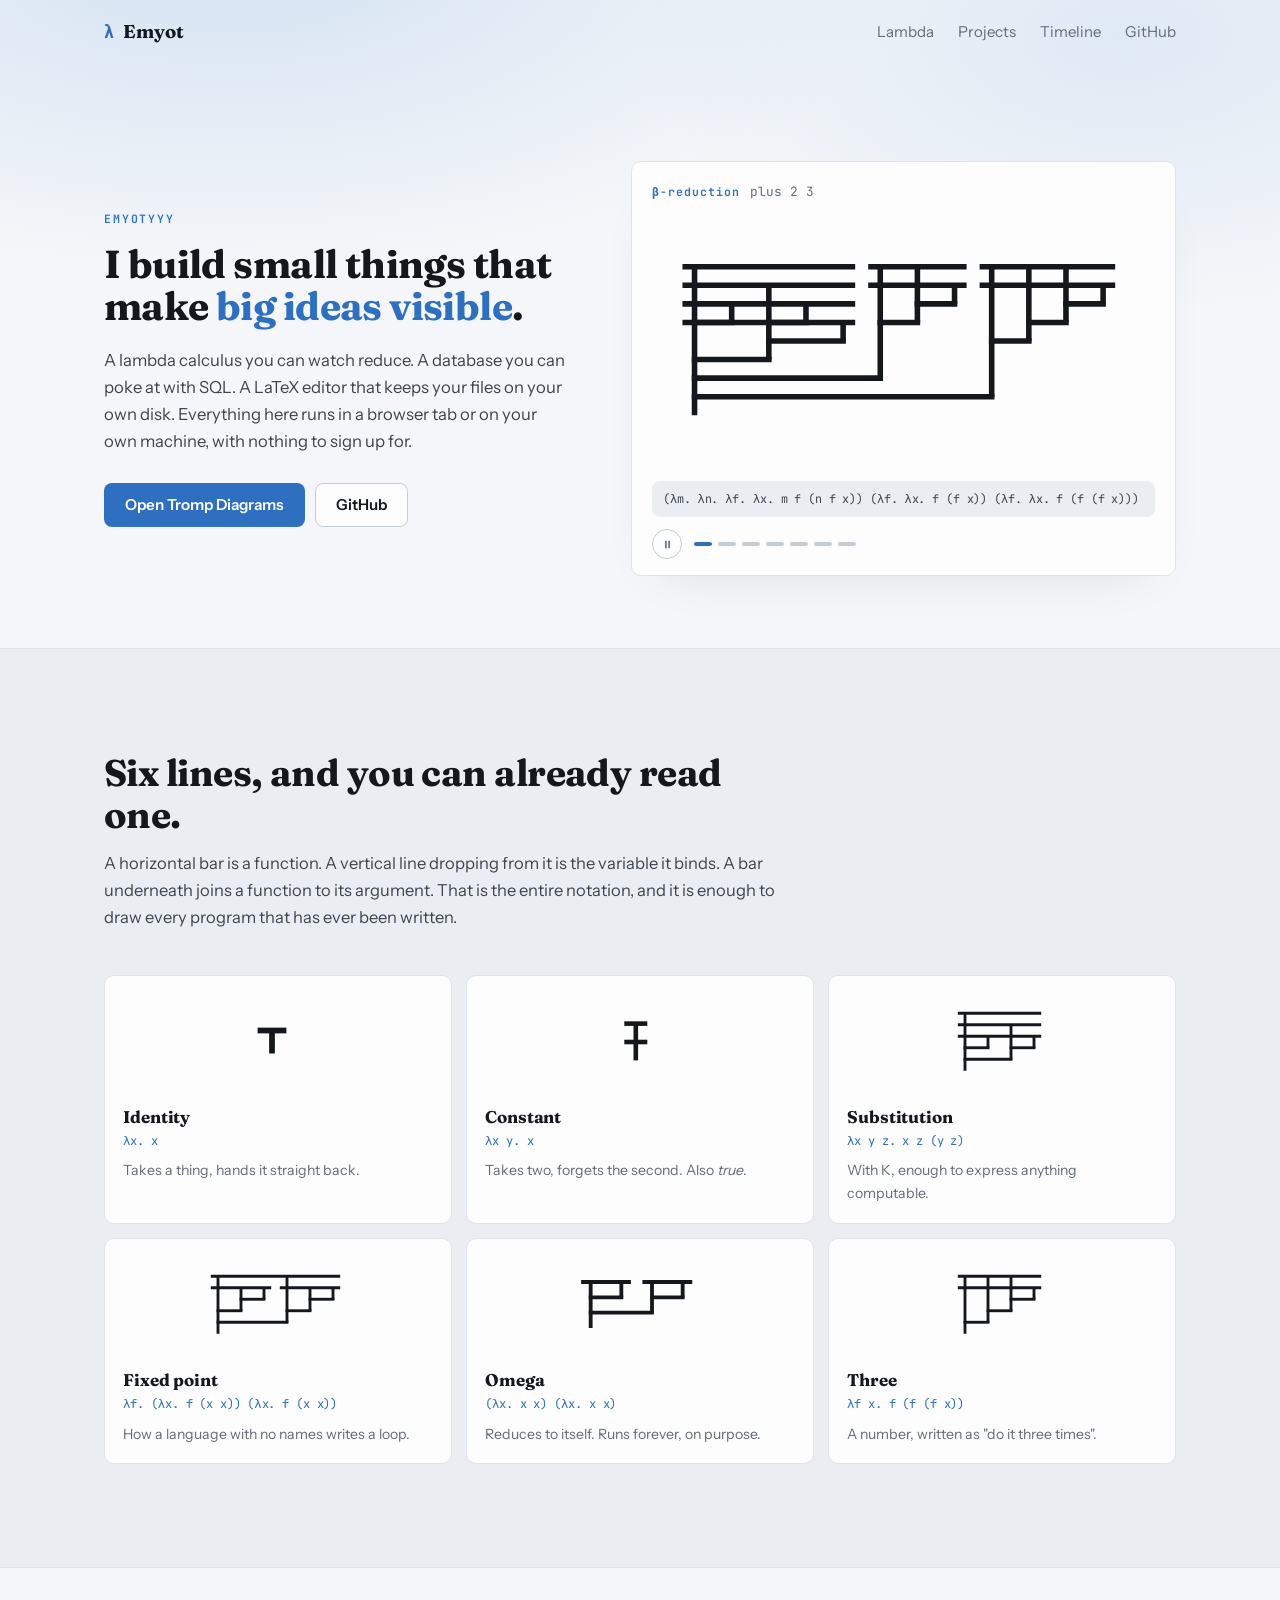
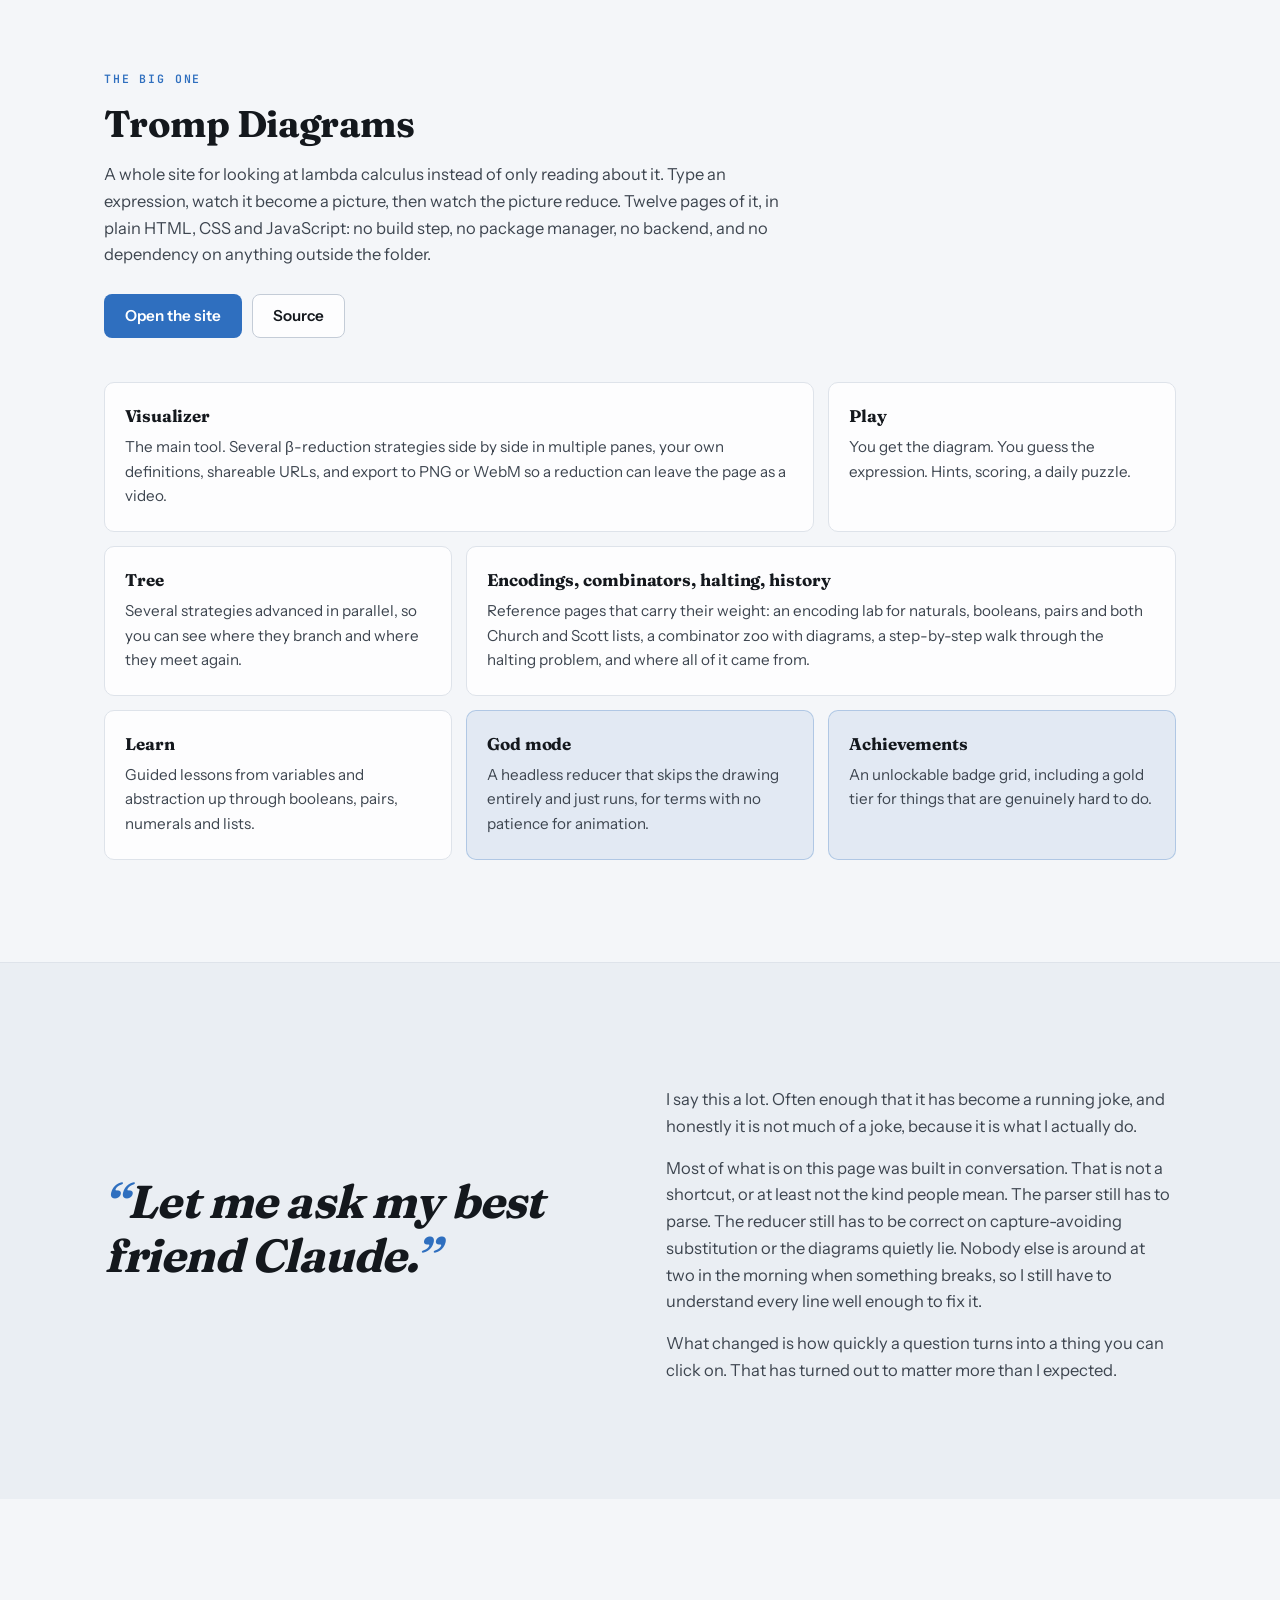
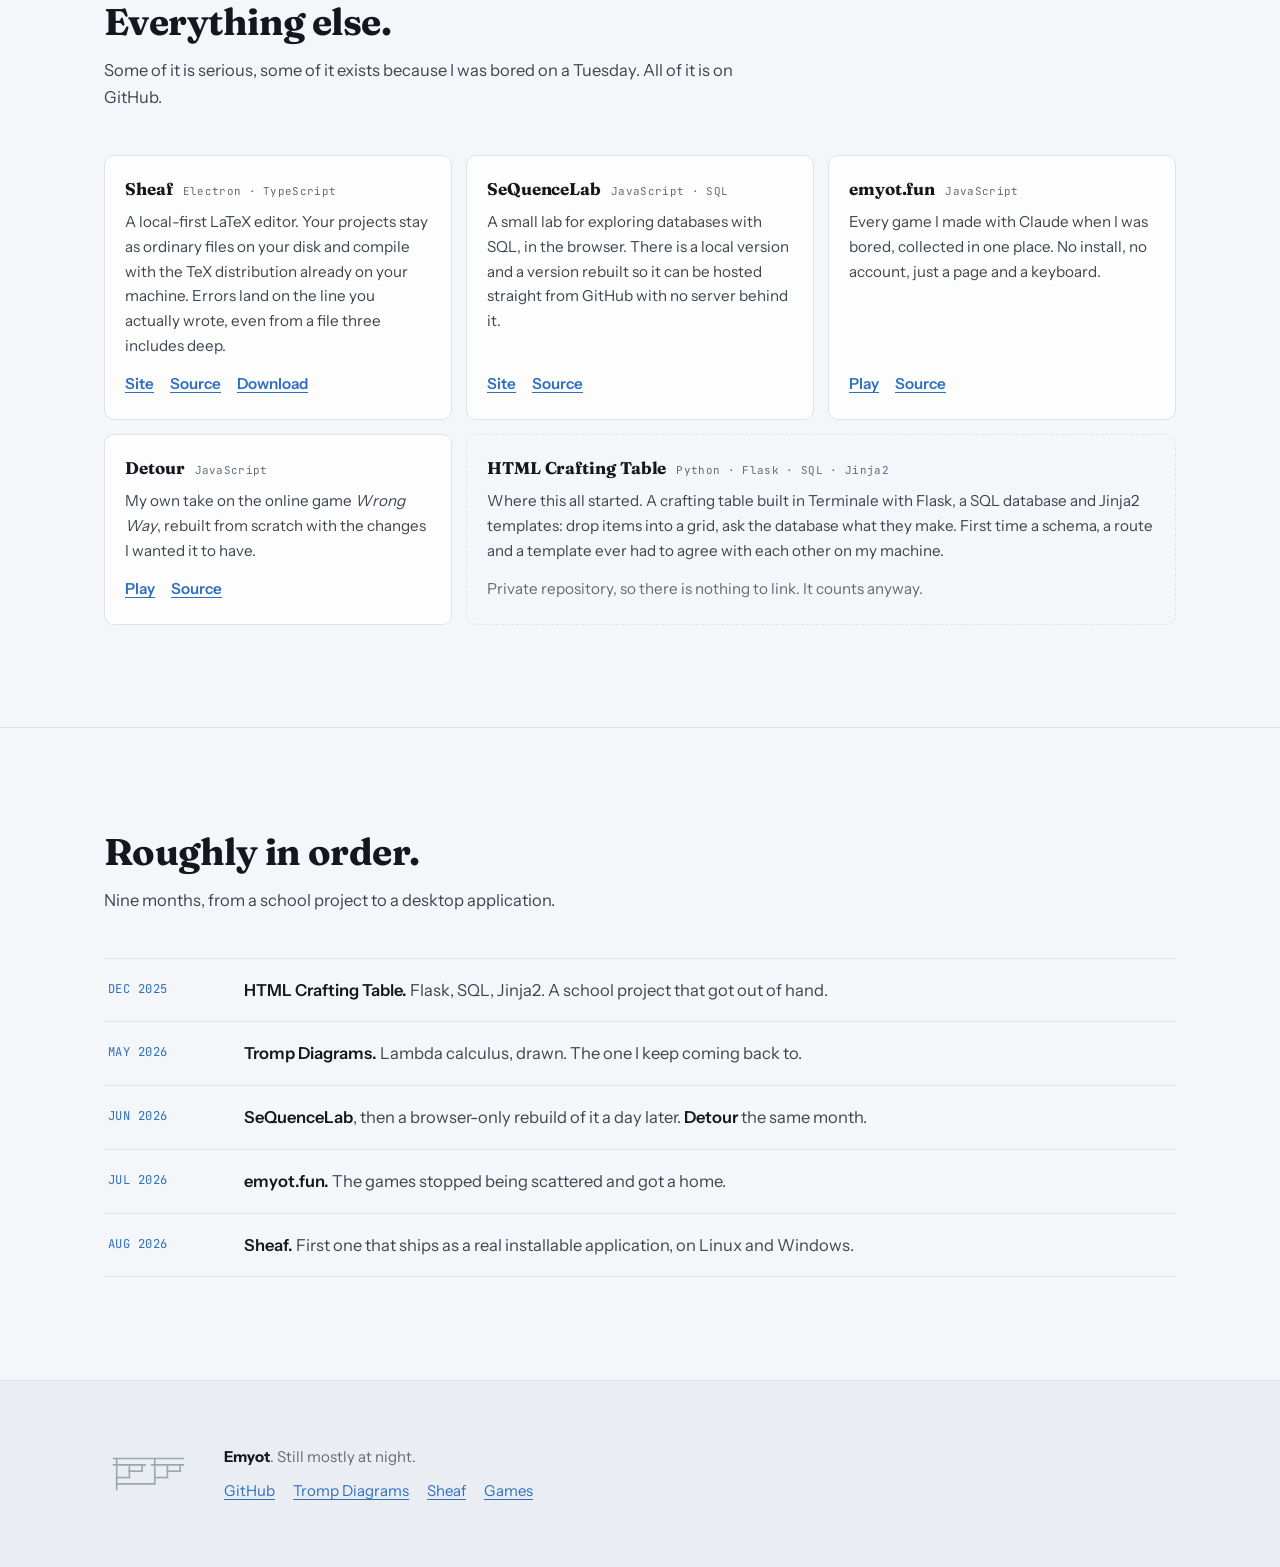
==== index.html @ 557a7c92 "Initial Commit" ====
<!doctype html>
<html lang="en">
  <head>
    <meta charset="utf-8" />
    <meta name="viewport" content="width=device-width, initial-scale=1" />
    <title>Emyot</title>
    <meta
      name="description"
      content="I build small tools that make abstract things visible: a lambda calculus visualiser, a SQL playground, a LaTeX editor, and a pile of browser games."
    />
    <meta name="color-scheme" content="light dark" />
    <link rel="icon" href="data:image/svg+xml,%3Csvg xmlns='http://www.w3.org/2000/svg' viewBox='0 0 16 16'%3E%3Ctext y='13' font-size='14'%3E%CE%BB%3C/text%3E%3C/svg%3E" />

    <link rel="preload" href="fonts/fraunces-latin-wght-normal.woff2" as="font" type="font/woff2" crossorigin />
    <link rel="preload" href="fonts/instrument-sans-latin-wght-normal.woff2" as="font" type="font/woff2" crossorigin />
    <link rel="stylesheet" href="styles.css" />

    <script>
      // Reveals are opt-in from script, so the page is fully readable with no
      // JavaScript at all rather than being a column of invisible sections.
      document.documentElement.classList.add('js-reveal')
    </script>
  </head>

  <body>
    <a class="skip" href="#main">Skip to content</a>

    <header class="nav" id="nav">
      <div class="wrap nav__inner">
        <a class="nav__brand" href="#top">
          <span class="nav__lambda" aria-hidden="true">&#955;</span>
          <span>Emyot</span>
        </a>
        <nav class="nav__links">
          <a href="#tromp">Lambda</a>
          <a href="#projects">Projects</a>
          <a href="#timeline">Timeline</a>
          <a href="https://github.com/EmyoTyyy" rel="noopener">GitHub</a>
        </nav>
      </div>
    </header>

    <main id="main">
      <!-- ─────────────────────────────────────────────── hero ── -->
      <section class="hero" id="top">
        <div class="wrap">
          <div class="hero__text">
            <p class="eyebrow">EmyoTyyy</p>
            <h1>I build small things that make <span class="hl">big ideas visible</span>.</h1>
            <p class="lede">
              A lambda calculus you can watch reduce. A database you can poke at with SQL. A LaTeX
              editor that keeps your files on your own disk. Everything here runs in a browser tab
              or on your own machine, with nothing to sign up for.
            </p>
            <div class="hero__actions">
              <a class="button button--primary" href="https://emyotyyy.github.io/tromp_diagrams/" rel="noopener">
                Open Tromp Diagrams
              </a>
              <a class="button button--ghost" href="https://github.com/EmyoTyyy" rel="noopener">
                GitHub
              </a>
            </div>
          </div>

          <!-- The centrepiece: a real reduction, drawn by the real layout code. -->
          <figure class="stage" id="stage">
            <figcaption class="stage__head">
              <span class="stage__label">&#946;-reduction</span>
              <span class="stage__title">plus 2 3</span>
            </figcaption>

            <div class="stage__frame">
              <svg class="stage__svg" id="reduction" aria-hidden="true" focusable="false"></svg>
              <noscript>
                <p class="stage__fallback">
                  The diagram animates with JavaScript on. The whole of Tromp Diagrams works the
                  same way: no build step, no backend, just a page.
                </p>
              </noscript>
            </div>

            <p class="stage__term mono" id="term">&#955;m n f x. m f (n f x)</p>

            <div class="stage__controls">
              <button class="stage__play" id="play" type="button" aria-label="Pause the reduction">
                <svg viewBox="0 0 16 16" aria-hidden="true"><path d="M5 3.5h2v9H5z M9 3.5h2v9H9z" /></svg>
              </button>
              <ol class="stage__steps" id="steps"></ol>
            </div>
          </figure>
        </div>
      </section>

      <!-- ────────────────────────────────────────── vocabulary ── -->
      <section class="section vocab" id="vocab">
        <div class="wrap">
          <div class="section__head" data-reveal>
            <h2>Six lines, and you can already read one.</h2>
            <p>
              A horizontal bar is a function. A vertical line dropping from it is the variable it
              binds. A bar underneath joins a function to its argument. That is the entire notation,
              and it is enough to draw every program that has ever been written.
            </p>
          </div>

          <ul class="vocab__grid">
            <li class="vocab__item" data-reveal style="--i: 0">
              <div class="vocab__art"><svg viewBox="0 0 72 64" fill="none" stroke="currentColor" stroke-width="4" aria-hidden="true" focusable="false"><line x1="24" y1="24" x2="40" y2="24" stroke-linecap="square"/><line x1="32" y1="24" x2="32" y2="40" stroke-linecap="butt"/></svg></div>
              <h3>Identity</h3>
              <p class="mono">&#955;x. x</p>
              <p class="vocab__note">Takes a thing, hands it straight back.</p>
            </li>
            <li class="vocab__item" data-reveal style="--i: 1">
              <div class="vocab__art"><svg viewBox="0 0 72 80" fill="none" stroke="currentColor" stroke-width="4" aria-hidden="true" focusable="false"><line x1="24" y1="24" x2="40" y2="24" stroke-linecap="square"/><line x1="24" y1="40" x2="40" y2="40" stroke-linecap="square"/><line x1="32" y1="24" x2="32" y2="56" stroke-linecap="butt"/></svg></div>
              <h3>Constant</h3>
              <p class="mono">&#955;x y. x</p>
              <p class="vocab__note">Takes two, forgets the second. Also <em>true</em>.</p>
            </li>
            <li class="vocab__item" data-reveal style="--i: 2">
              <div class="vocab__art"><svg viewBox="0 0 168 128" fill="none" stroke="currentColor" stroke-width="4" aria-hidden="true" focusable="false"><line x1="24" y1="24" x2="136" y2="24" stroke-linecap="square"/><line x1="24" y1="40" x2="136" y2="40" stroke-linecap="square"/><line x1="24" y1="56" x2="136" y2="56" stroke-linecap="square"/><line x1="32" y1="88" x2="96" y2="88" stroke-linecap="square"/><line x1="32" y1="72" x2="64" y2="72" stroke-linecap="square"/><line x1="96" y1="72" x2="128" y2="72" stroke-linecap="square"/><line x1="32" y1="24" x2="32" y2="104" stroke-linecap="butt"/><line x1="64" y1="56" x2="64" y2="72" stroke-linecap="butt"/><line x1="96" y1="40" x2="96" y2="88" stroke-linecap="butt"/><line x1="128" y1="56" x2="128" y2="72" stroke-linecap="butt"/></svg></div>
              <h3>Substitution</h3>
              <p class="mono">&#955;x y z. x z (y z)</p>
              <p class="vocab__note">With K, enough to express anything computable.</p>
            </li>
            <li class="vocab__item" data-reveal style="--i: 3">
              <div class="vocab__art"><svg viewBox="0 0 232 128" fill="none" stroke="currentColor" stroke-width="4" aria-hidden="true" focusable="false"><line x1="24" y1="24" x2="200" y2="24" stroke-linecap="square"/><line x1="32" y1="88" x2="128" y2="88" stroke-linecap="square"/><line x1="24" y1="40" x2="104" y2="40" stroke-linecap="square"/><line x1="32" y1="72" x2="64" y2="72" stroke-linecap="square"/><line x1="64" y1="56" x2="96" y2="56" stroke-linecap="square"/><line x1="120" y1="40" x2="200" y2="40" stroke-linecap="square"/><line x1="128" y1="72" x2="160" y2="72" stroke-linecap="square"/><line x1="160" y1="56" x2="192" y2="56" stroke-linecap="square"/><line x1="32" y1="24" x2="32" y2="104" stroke-linecap="butt"/><line x1="64" y1="40" x2="64" y2="72" stroke-linecap="butt"/><line x1="96" y1="40" x2="96" y2="56" stroke-linecap="butt"/><line x1="128" y1="24" x2="128" y2="88" stroke-linecap="butt"/><line x1="160" y1="40" x2="160" y2="72" stroke-linecap="butt"/><line x1="192" y1="40" x2="192" y2="56" stroke-linecap="butt"/></svg></div>
              <h3>Fixed point</h3>
              <p class="mono">&#955;f. (&#955;x. f (x x)) (&#955;x. f (x x))</p>
              <p class="vocab__note">How a language with no names writes a loop.</p>
            </li>
            <li class="vocab__item" data-reveal style="--i: 4">
              <div class="vocab__art"><svg viewBox="0 0 168 96" fill="none" stroke="currentColor" stroke-width="4" aria-hidden="true" focusable="false"><line x1="32" y1="56" x2="96" y2="56" stroke-linecap="square"/><line x1="24" y1="24" x2="72" y2="24" stroke-linecap="square"/><line x1="32" y1="40" x2="64" y2="40" stroke-linecap="square"/><line x1="88" y1="24" x2="136" y2="24" stroke-linecap="square"/><line x1="96" y1="40" x2="128" y2="40" stroke-linecap="square"/><line x1="32" y1="24" x2="32" y2="72" stroke-linecap="butt"/><line x1="64" y1="24" x2="64" y2="40" stroke-linecap="butt"/><line x1="96" y1="24" x2="96" y2="56" stroke-linecap="butt"/><line x1="128" y1="24" x2="128" y2="40" stroke-linecap="butt"/></svg></div>
              <h3>Omega</h3>
              <p class="mono">(&#955;x. x x) (&#955;x. x x)</p>
              <p class="vocab__note">Reduces to itself. Runs forever, on purpose.</p>
            </li>
            <li class="vocab__item" data-reveal style="--i: 5">
              <div class="vocab__art"><svg viewBox="0 0 168 128" fill="none" stroke="currentColor" stroke-width="4" aria-hidden="true" focusable="false"><line x1="24" y1="24" x2="136" y2="24" stroke-linecap="square"/><line x1="24" y1="40" x2="136" y2="40" stroke-linecap="square"/><line x1="32" y1="88" x2="64" y2="88" stroke-linecap="square"/><line x1="64" y1="72" x2="96" y2="72" stroke-linecap="square"/><line x1="96" y1="56" x2="128" y2="56" stroke-linecap="square"/><line x1="32" y1="24" x2="32" y2="104" stroke-linecap="butt"/><line x1="64" y1="24" x2="64" y2="88" stroke-linecap="butt"/><line x1="96" y1="24" x2="96" y2="72" stroke-linecap="butt"/><line x1="128" y1="40" x2="128" y2="56" stroke-linecap="butt"/></svg></div>
              <h3>Three</h3>
              <p class="mono">&#955;f x. f (f (f x))</p>
              <p class="vocab__note">A number, written as "do it three times".</p>
            </li>
          </ul>
        </div>
      </section>

      <!-- ─────────────────────────────────────────── the big one ── -->
      <section class="section feature" id="tromp">
        <div class="wrap">
          <div class="feature__head" data-reveal>
            <p class="eyebrow">The big one</p>
            <h2>Tromp Diagrams</h2>
            <p class="feature__lede">
              A whole site for looking at lambda calculus instead of only reading about it. Type an
              expression, watch it become a picture, then watch the picture reduce. Twelve pages of
              it, in plain HTML, CSS and JavaScript: no build step, no package manager, no backend,
              and no dependency on anything outside the folder.
            </p>
            <div class="feature__actions">
              <a class="button button--primary" href="https://emyotyyy.github.io/tromp_diagrams/" rel="noopener">
                Open the site
              </a>
              <a class="button button--ghost" href="https://github.com/EmyoTyyy/tromp_diagrams" rel="noopener">
                Source
              </a>
            </div>
          </div>

          <div class="feature__grid">
            <article class="tile tile--wide" data-reveal style="--i: 0">
              <h3>Visualizer</h3>
              <p>
                The main tool. Several &#946;-reduction strategies side by side in multiple panes,
                your own definitions, shareable URLs, and export to PNG or WebM so a reduction can
                leave the page as a video.
              </p>
            </article>
            <article class="tile" data-reveal style="--i: 1">
              <h3>Play</h3>
              <p>You get the diagram. You guess the expression. Hints, scoring, a daily puzzle.</p>
            </article>
            <article class="tile" data-reveal style="--i: 2">
              <h3>Tree</h3>
              <p>
                Several strategies advanced in parallel, so you can see where they branch and where
                they meet again.
              </p>
            </article>
            <article class="tile tile--wide" data-reveal style="--i: 3">
              <h3>Encodings, combinators, halting, history</h3>
              <p>
                Reference pages that carry their weight: an encoding lab for naturals, booleans,
                pairs and both Church and Scott lists, a combinator zoo with diagrams, a
                step-by-step walk through the halting problem, and where all of it came from.
              </p>
            </article>
            <article class="tile" data-reveal style="--i: 4">
              <h3>Learn</h3>
              <p>
                Guided lessons from variables and abstraction up through booleans, pairs, numerals
                and lists.
              </p>
            </article>
            <article class="tile tile--tinted" data-reveal style="--i: 5">
              <h3>God mode</h3>
              <p>
                A headless reducer that skips the drawing entirely and just runs, for terms with no
                patience for animation.
              </p>
            </article>
            <article class="tile tile--tinted" data-reveal style="--i: 6">
              <h3>Achievements</h3>
              <p>
                An unlockable badge grid, including a gold tier for things that are genuinely hard
                to do.
              </p>
            </article>
          </div>
        </div>
      </section>

      <!-- ───────────────────────────────────────────── the quote ── -->
      <section class="quote" data-reveal>
        <div class="wrap">
          <blockquote>
            <p>Let me ask my best friend Claude.</p>
          </blockquote>
          <div class="quote__body">
            <p>
              I say this a lot. Often enough that it has become a running joke, and honestly it is
              not much of a joke, because it is what I actually do.
            </p>
            <p>
              Most of what is on this page was built in conversation. That is not a shortcut, or at
              least not the kind people mean. The parser still has to parse. The reducer still has
              to be correct on capture-avoiding substitution or the diagrams quietly lie. Nobody
              else is around at two in the morning when something breaks, so I still have to
              understand every line well enough to fix it.
            </p>
            <p>
              What changed is how quickly a question turns into a thing you can click on. That has
              turned out to matter more than I expected.
            </p>
          </div>
        </div>
      </section>

      <!-- ────────────────────────────────────────────── projects ── -->
      <section class="section" id="projects">
        <div class="wrap">
          <div class="section__head" data-reveal>
            <h2>Everything else.</h2>
            <p>
              Some of it is serious, some of it exists because I was bored on a Tuesday. All of it
              is on GitHub.
            </p>
          </div>

          <div class="projects">
            <article class="project" data-reveal style="--i: 0">
              <header>
                <h3>Sheaf</h3>
                <span class="tag">Electron &middot; TypeScript</span>
              </header>
              <p>
                A local-first LaTeX editor. Your projects stay as ordinary files on your disk and
                compile with the TeX distribution already on your machine. Errors land on the line
                you actually wrote, even from a file three includes deep.
              </p>
              <p class="project__links">
                <a href="https://emyotyyy.github.io/sheaf/" rel="noopener">Site</a>
                <a href="https://github.com/EmyoTyyy/sheaf" rel="noopener">Source</a>
                <a href="https://github.com/EmyoTyyy/sheaf/releases/latest" rel="noopener">Download</a>
              </p>
            </article>

            <article class="project" data-reveal style="--i: 1">
              <header>
                <h3>SeQuenceLab</h3>
                <span class="tag">JavaScript &middot; SQL</span>
              </header>
              <p>
                A small lab for exploring databases with SQL, in the browser. There is a local
                version and a version rebuilt so it can be hosted straight from GitHub with no
                server behind it.
              </p>
              <p class="project__links">
                <a href="https://emyotyyy.github.io/sequencelab-js/" rel="noopener">Site</a>
                <a href="https://github.com/EmyoTyyy/sequencelab-js" rel="noopener">Source</a>
              </p>
            </article>

            <article class="project" data-reveal style="--i: 2">
              <header>
                <h3>emyot.fun</h3>
                <span class="tag">JavaScript</span>
              </header>
              <p>
                Every game I made with Claude when I was bored, collected in one place. No install,
                no account, just a page and a keyboard.
              </p>
              <p class="project__links">
                <a href="https://emyotyyy.github.io/emyot.fun/" rel="noopener">Play</a>
                <a href="https://github.com/EmyoTyyy/emyot.fun" rel="noopener">Source</a>
              </p>
            </article>

            <article class="project" data-reveal style="--i: 3">
              <header>
                <h3>Detour</h3>
                <span class="tag">JavaScript</span>
              </header>
              <p>
                My own take on the online game <em>Wrong Way</em>, rebuilt from scratch with the
                changes I wanted it to have.
              </p>
              <p class="project__links">
                <a href="https://emyotyyy.github.io/detour/" rel="noopener">Play</a>
                <a href="https://github.com/EmyoTyyy/detour" rel="noopener">Source</a>
              </p>
            </article>

            <article class="project project--archive project--wide" data-reveal style="--i: 4">
              <header>
                <h3>HTML Crafting Table</h3>
                <span class="tag">Python &middot; Flask &middot; SQL &middot; Jinja2</span>
              </header>
              <p>
                Where this all started. A crafting table built in Terminale with Flask, a SQL
                database and Jinja2 templates: drop items into a grid, ask the database what they
                make. First time a schema, a route and a template ever had to agree with each other
                on my machine.
              </p>
              <p class="project__note">Private repository, so there is nothing to link. It counts anyway.</p>
            </article>
          </div>
        </div>
      </section>

      <!-- ────────────────────────────────────────────── timeline ── -->
      <section class="section timeline" id="timeline">
        <div class="wrap">
          <div class="section__head" data-reveal>
            <h2>Roughly in order.</h2>
            <p>Nine months, from a school project to a desktop application.</p>
          </div>

          <ol class="timeline__list">
            <li data-reveal style="--i: 0">
              <span class="timeline__when mono">Dec 2025</span>
              <span class="timeline__what"><strong>HTML Crafting Table.</strong> Flask, SQL, Jinja2. A school project that got out of hand.</span>
            </li>
            <li data-reveal style="--i: 1">
              <span class="timeline__when mono">May 2026</span>
              <span class="timeline__what"><strong>Tromp Diagrams.</strong> Lambda calculus, drawn. The one I keep coming back to.</span>
            </li>
            <li data-reveal style="--i: 2">
              <span class="timeline__when mono">Jun 2026</span>
              <span class="timeline__what"><strong>SeQuenceLab</strong>, then a browser-only rebuild of it a day later. <strong>Detour</strong> the same month.</span>
            </li>
            <li data-reveal style="--i: 3">
              <span class="timeline__when mono">Jul 2026</span>
              <span class="timeline__what"><strong>emyot.fun.</strong> The games stopped being scattered and got a home.</span>
            </li>
            <li data-reveal style="--i: 4">
              <span class="timeline__when mono">Aug 2026</span>
              <span class="timeline__what"><strong>Sheaf.</strong> First one that ships as a real installable application, on Linux and Windows.</span>
            </li>
          </ol>
        </div>
      </section>
    </main>

    <footer class="footer">
      <div class="wrap">
        <div class="footer__mark" aria-hidden="true"><svg viewBox="0 0 232 128" fill="none" stroke="currentColor" stroke-width="4" aria-hidden="true" focusable="false"><line x1="24" y1="24" x2="200" y2="24" stroke-linecap="square"/><line x1="32" y1="88" x2="128" y2="88" stroke-linecap="square"/><line x1="24" y1="40" x2="104" y2="40" stroke-linecap="square"/><line x1="32" y1="72" x2="64" y2="72" stroke-linecap="square"/><line x1="64" y1="56" x2="96" y2="56" stroke-linecap="square"/><line x1="120" y1="40" x2="200" y2="40" stroke-linecap="square"/><line x1="128" y1="72" x2="160" y2="72" stroke-linecap="square"/><line x1="160" y1="56" x2="192" y2="56" stroke-linecap="square"/><line x1="32" y1="24" x2="32" y2="104" stroke-linecap="butt"/><line x1="64" y1="40" x2="64" y2="72" stroke-linecap="butt"/><line x1="96" y1="40" x2="96" y2="56" stroke-linecap="butt"/><line x1="128" y1="24" x2="128" y2="88" stroke-linecap="butt"/><line x1="160" y1="40" x2="160" y2="72" stroke-linecap="butt"/><line x1="192" y1="40" x2="192" y2="56" stroke-linecap="butt"/></svg></div>
        <div class="footer__text">
          <p><strong>Emyot</strong>. Still mostly at night.</p>
          <nav>
            <a href="https://github.com/EmyoTyyy" rel="noopener">GitHub</a>
            <a href="https://emyotyyy.github.io/tromp_diagrams/" rel="noopener">Tromp Diagrams</a>
            <a href="https://emyotyyy.github.io/sheaf/" rel="noopener">Sheaf</a>
            <a href="https://emyotyyy.github.io/emyot.fun/" rel="noopener">Games</a>
          </nav>
        </div>
      </div>
    </footer>

    <script src="reduction.js"></script>
    <script src="site.js"></script>
  </body>
</html>
---- styles.css ----
/* ══════════════════════════════════════════════════════════════════════
   Emyot — personal page.
   Same typefaces and the same blue as the Sheaf site, so the two read as
   one person's work. The visual grammar is borrowed from the thing this
   page is mostly about: horizontal bars, vertical drops, right angles.
   ══════════════════════════════════════════════════════════════════════ */

@font-face {
  font-family: 'Fraunces';
  src: url('fonts/fraunces-latin-wght-normal.woff2') format('woff2-variations');
  font-weight: 100 900;
  font-display: swap;
}
@font-face {
  font-family: 'Instrument Sans';
  src: url('fonts/instrument-sans-latin-wght-normal.woff2') format('woff2-variations');
  font-weight: 100 900;
  font-display: swap;
}
@font-face {
  font-family: 'JetBrains Mono';
  src: url('fonts/jetbrains-mono-latin-wght-normal.woff2') format('woff2-variations');
  font-weight: 100 800;
  font-display: swap;
}

:root {
  --font: 'Instrument Sans', -apple-system, BlinkMacSystemFont, 'Segoe UI', sans-serif;
  --display: 'Fraunces', Georgia, 'Times New Roman', serif;
  --mono: 'JetBrains Mono', ui-monospace, 'DejaVu Sans Mono', Menlo, monospace;

  --page: #f4f6f9;
  --surface: #fdfdfe;
  --surface-sunken: #eaeef3;
  --border: #dee3ea;
  --border-strong: #c4ccd7;

  --text: #14181d;
  --text-body: #3d454f;
  --text-dim: #626b78;

  --accent: #2f6fbf;
  --accent-hover: #2a63ab;
  --accent-fg: #ffffff;
  --accent-bright: 82, 146, 217;
  --accent-wash: rgba(47, 111, 191, 0.09);

  --ink: #14181d; /* diagram stroke */
  --shade: rgba(20, 24, 30, 0.07);
  --shade-strong: rgba(20, 24, 30, 0.13);

  --radius-card: 10px;
  --radius-control: 8px;

  --wrap: 1120px;
  --gutter: 24px;
}

@media (prefers-color-scheme: dark) {
  :root:not([data-theme='light']) {
    --page: #0e1013;
    --surface: #161a1f;
    --surface-sunken: #101317;
    --border: #262c34;
    --border-strong: #39414c;

    --text: #eef1f5;
    --text-body: #b7c0cb;
    --text-dim: #8a95a3;

    --accent: #5292d9;
    --accent-hover: #6ba3e2;
    --accent-fg: #08111c;
    --accent-bright: 82, 146, 217;
    --accent-wash: rgba(82, 146, 217, 0.12);

    --ink: #e8ecf1;
    --shade: rgba(0, 0, 0, 0.4);
    --shade-strong: rgba(0, 0, 0, 0.55);
  }
}

:root[data-theme='dark'] {
  --page: #0e1013;
  --surface: #161a1f;
  --surface-sunken: #101317;
  --border: #262c34;
  --border-strong: #39414c;
  --text: #eef1f5;
  --text-body: #b7c0cb;
  --text-dim: #8a95a3;
  --accent: #5292d9;
  --accent-hover: #6ba3e2;
  --accent-fg: #08111c;
  --accent-wash: rgba(82, 146, 217, 0.12);
  --ink: #e8ecf1;
  --shade: rgba(0, 0, 0, 0.4);
  --shade-strong: rgba(0, 0, 0, 0.55);
}

*,
*::before,
*::after {
  box-sizing: border-box;
}

html {
  scroll-behavior: smooth;
}

body {
  margin: 0;
  background: var(--page);
  color: var(--text-body);
  font-family: var(--font);
  font-size: 16.5px;
  line-height: 1.62;
  -webkit-font-smoothing: antialiased;
  overflow-x: hidden;
}

/* The wash sits on the body so it runs behind the transparent header with
   no seam where the two would otherwise meet. */
body::before {
  content: '';
  position: absolute;
  inset: 0 0 auto 0;
  height: 900px;
  pointer-events: none;
  z-index: 0;
  background:
    radial-gradient(1100px 520px at 18% -6%, rgba(var(--accent-bright), 0.2), transparent 62%),
    radial-gradient(820px 460px at 88% 4%, rgba(var(--accent-bright), 0.13), transparent 60%);
}

h1,
h2,
h3 {
  font-family: var(--display);
  font-weight: 700;
  color: var(--text);
  letter-spacing: -0.015em;
  margin: 0;
}

h1 {
  font-size: clamp(2rem, 3.05vw, 2.7rem);
  line-height: 1.08;
}

h2 {
  font-size: clamp(1.7rem, 2.9vw, 2.4rem);
  line-height: 1.14;
}

h3 {
  font-size: 1.06rem;
  line-height: 1.3;
  letter-spacing: -0.005em;
}

p {
  margin: 0;
}

a {
  color: var(--accent);
  text-decoration-thickness: 1px;
  text-underline-offset: 3px;
}

a:hover {
  color: var(--accent-hover);
}

em {
  font-style: italic;
}

.mono {
  font-family: var(--mono);
  font-size: 0.86em;
  letter-spacing: -0.01em;
}

.wrap {
  width: 100%;
  max-width: var(--wrap);
  margin: 0 auto;
  padding: 0 var(--gutter);
  position: relative;
  z-index: 1;
}

/* Clipped rather than pushed off to the left, which would widen the page. */
.skip {
  position: absolute;
  width: 1px;
  height: 1px;
  overflow: hidden;
  clip-path: inset(50%);
  white-space: nowrap;
}

.skip:focus {
  left: 12px;
  top: 12px;
  z-index: 50;
  width: auto;
  height: auto;
  clip-path: none;
  padding: 8px 14px;
  border-radius: var(--radius-control);
  background: var(--accent);
  color: var(--accent-fg);
}

.eyebrow {
  font-family: var(--mono);
  font-size: 0.72rem;
  font-weight: 600;
  letter-spacing: 0.16em;
  text-transform: uppercase;
  color: var(--accent);
  margin-bottom: 14px;
}

/* ───────────────────────────────────────────────────────── header ── */

.nav {
  position: sticky;
  top: 0;
  z-index: 20;
  background: transparent;
  transition: background 180ms ease, border-color 180ms ease, backdrop-filter 180ms ease;
  border-bottom: 1px solid transparent;
}

.nav--stuck {
  background: color-mix(in srgb, var(--page) 82%, transparent);
  backdrop-filter: blur(12px) saturate(1.3);
  border-bottom-color: var(--border);
}

.nav__inner {
  display: flex;
  align-items: center;
  justify-content: space-between;
  gap: 20px;
  height: 64px;
}

.nav__brand {
  display: inline-flex;
  align-items: baseline;
  gap: 9px;
  font-family: var(--display);
  font-weight: 700;
  font-size: 1.16rem;
  color: var(--text);
  text-decoration: none;
}

.nav__lambda {
  font-family: var(--mono);
  font-size: 1.05rem;
  color: var(--accent);
}

.nav__links {
  display: flex;
  align-items: center;
  gap: 24px;
  font-size: 0.94rem;
}

.nav__links a {
  color: var(--text-dim);
  text-decoration: none;
}

.nav__links a:hover {
  color: var(--text);
}

/* ─────────────────────────────────────────────────────────── hero ── */

.hero {
  padding: clamp(48px, 8vw, 96px) 0 clamp(40px, 6vw, 72px);
}

.hero .wrap {
  display: grid;
  gap: clamp(36px, 5vw, 60px);
  align-items: center;
  grid-template-columns: minmax(0, 6fr) minmax(0, 7fr);
}

.hl {
  color: var(--accent);
}

.lede {
  margin-top: 20px;
  font-size: 1.04rem;
  color: var(--text-body);
  max-width: 46ch;
}

.hero__actions {
  display: flex;
  flex-wrap: wrap;
  gap: 10px;
  margin-top: 28px;
}

.button {
  display: inline-flex;
  align-items: center;
  justify-content: center;
  gap: 8px;
  height: 44px;
  padding: 0 20px;
  border-radius: var(--radius-control);
  border: 1px solid transparent;
  font-size: 0.95rem;
  font-weight: 600;
  text-decoration: none;
  white-space: nowrap;
  transition: transform 120ms ease, background 140ms ease, border-color 140ms ease;
}

.button:active {
  transform: translateY(1px);
}

.button--primary {
  background: var(--accent);
  color: var(--accent-fg);
}

.button--primary:hover {
  background: var(--accent-hover);
  color: var(--accent-fg);
}

.button--ghost {
  background: var(--surface);
  border-color: var(--border-strong);
  color: var(--text);
}

.button--ghost:hover {
  border-color: var(--accent);
  color: var(--text);
}

/* ────────────────────────────────────────────────────────── stage ── */

.stage {
  margin: 0;
  padding: 20px 20px 16px;
  border: 1px solid var(--border);
  border-radius: var(--radius-card);
  background: var(--surface);
  box-shadow: 0 20px 50px -30px var(--shade-strong);
}

.stage__head {
  display: flex;
  align-items: baseline;
  gap: 10px;
  margin-bottom: 8px;
}

/* No text-transform here: uppercasing turns the beta into a Latin B. */
.stage__label {
  font-family: var(--mono);
  font-size: 0.72rem;
  font-weight: 600;
  letter-spacing: 0.09em;
  color: var(--accent);
}

.stage__title {
  font-family: var(--mono);
  font-size: 0.8rem;
  color: var(--text-dim);
}

.stage__frame {
  display: flex;
  align-items: center;
  justify-content: center;
  min-height: 210px;
}

.stage__svg {
  display: block;
  width: 100%;
  height: auto;
  max-height: 260px;
  color: var(--ink);
}

.stage__fallback {
  font-size: 0.9rem;
  color: var(--text-dim);
  padding: 20px 4px;
}

.stage__term {
  margin-top: 10px;
  min-height: 3.1em;
  padding: 9px 11px;
  border-radius: var(--radius-control);
  background: var(--surface-sunken);
  color: var(--text-body);
  font-size: 0.74rem;
  line-height: 1.55;
  overflow-wrap: anywhere;
}

.stage__controls {
  display: flex;
  align-items: center;
  gap: 12px;
  margin-top: 12px;
}

.stage__play {
  display: inline-flex;
  align-items: center;
  justify-content: center;
  width: 30px;
  height: 30px;
  flex: none;
  padding: 0;
  border: 1px solid var(--border-strong);
  border-radius: 50%;
  background: var(--surface);
  color: var(--text-dim);
  cursor: pointer;
}

.stage__play:hover {
  color: var(--accent);
  border-color: var(--accent);
}

.stage__play svg {
  width: 13px;
  height: 13px;
  fill: currentColor;
}

.stage__steps {
  display: flex;
  align-items: center;
  gap: 6px;
  margin: 0;
  padding: 0;
  list-style: none;
}

.stage__steps button {
  display: block;
  width: 100%;
  height: 4px;
  min-width: 18px;
  padding: 0;
  border: 0;
  border-radius: 2px;
  background: var(--border-strong);
  cursor: pointer;
  transition: background 160ms ease;
}

.stage__steps li {
  flex: 1;
  display: flex;
  padding: 8px 0;
}

.stage__steps button:hover {
  background: var(--text-dim);
}

.stage__steps li[aria-current='true'] button {
  background: var(--accent);
}

/* ───────────────────────────────────────────────────────  sections ── */

.section {
  padding: clamp(56px, 8vw, 104px) 0;
}

.section__head {
  max-width: 62ch;
  margin-bottom: clamp(28px, 4vw, 44px);
}

.section__head p {
  margin-top: 14px;
  color: var(--text-body);
}

/* ───────────────────────────────────────────────────── vocabulary ── */

.vocab {
  border-top: 1px solid var(--border);
  background: var(--surface-sunken);
}

.vocab__grid {
  display: grid;
  gap: 14px;
  margin: 0;
  padding: 0;
  list-style: none;
  /* Three across, so six items land as two full rows rather than 4 + 2. */
  grid-template-columns: repeat(auto-fit, minmax(min(100%, 290px), 1fr));
}

.vocab__item {
  padding: 20px 18px 18px;
  border: 1px solid var(--border);
  border-radius: var(--radius-card);
  background: var(--surface);
}

.vocab__art {
  display: flex;
  align-items: flex-end;
  justify-content: center;
  height: 92px;
  margin-bottom: 18px;
  color: var(--ink);
}

.vocab__art svg {
  display: block;
  width: auto;
  height: 100%;
  max-width: 100%;
}

.vocab__item h3 {
  margin-bottom: 4px;
}

.vocab__item .mono {
  display: block;
  font-size: 0.76rem;
  color: var(--accent);
  overflow-wrap: anywhere;
}

.vocab__note {
  margin-top: 8px;
  font-size: 0.88rem;
  color: var(--text-dim);
}

/* ──────────────────────────────────────────────────────── feature ── */

.feature {
  border-top: 1px solid var(--border);
}

.feature__head {
  max-width: 64ch;
  margin-bottom: clamp(28px, 4vw, 44px);
}

.feature__lede {
  margin-top: 16px;
  font-size: 1.03rem;
}

.feature__actions {
  display: flex;
  flex-wrap: wrap;
  gap: 10px;
  margin-top: 26px;
}

/* Three columns. The seven tiles carry two double-width ones, so they come to
   nine column units and fill three rows exactly with no orphan. */
.feature__grid {
  display: grid;
  gap: 14px;
  grid-template-columns: repeat(auto-fit, minmax(min(100%, 300px), 1fr));
}

.tile {
  padding: 22px 20px;
  border: 1px solid var(--border);
  border-radius: var(--radius-card);
  background: var(--surface);
}

.tile h3 {
  margin-bottom: 8px;
}

.tile p {
  font-size: 0.95rem;
  color: var(--text-body);
}

.tile--wide {
  grid-column: span 2;
}

.tile--tinted {
  background: var(--accent-wash);
  border-color: color-mix(in srgb, var(--accent) 28%, transparent);
}

@media (max-width: 720px) {
  .tile--wide {
    grid-column: span 1;
  }
}

/* ────────────────────────────────────────────────────────── quote ── */

.quote {
  padding: clamp(60px, 9vw, 120px) 0;
  border-top: 1px solid var(--border);
  background: var(--surface-sunken);
}

.quote .wrap {
  display: grid;
  gap: clamp(28px, 4vw, 56px);
  grid-template-columns: minmax(0, 5fr) minmax(0, 5fr);
  align-items: center;
}

.quote blockquote {
  margin: 0;
}

.quote blockquote p {
  font-family: var(--display);
  font-weight: 700;
  font-style: italic;
  font-size: clamp(1.9rem, 3.6vw, 3rem);
  /* Italic descenders in a display size clip against a tight leading. */
  line-height: 1.16;
  padding-bottom: 4px;
  color: var(--text);
  letter-spacing: -0.018em;
}

.quote blockquote p::before {
  content: '\201C';
  color: var(--accent);
}

.quote blockquote p::after {
  content: '\201D';
  color: var(--accent);
}

.quote__body {
  display: grid;
  gap: 15px;
  padding-top: 8px;
}

/* ─────────────────────────────────────────────────────── projects ── */

.projects {
  display: grid;
  gap: 14px;
  grid-template-columns: repeat(auto-fit, minmax(min(100%, 300px), 1fr));
}

.project {
  display: flex;
  flex-direction: column;
  gap: 10px;
  padding: 22px 20px;
  border: 1px solid var(--border);
  border-radius: var(--radius-card);
  background: var(--surface);
}

.project header {
  display: flex;
  flex-wrap: wrap;
  align-items: baseline;
  gap: 10px;
}

.project p {
  font-size: 0.95rem;
}

.tag {
  font-family: var(--mono);
  font-size: 0.68rem;
  letter-spacing: 0.03em;
  color: var(--text-dim);
}

.project__links {
  display: flex;
  flex-wrap: wrap;
  gap: 16px;
  margin-top: auto;
  padding-top: 4px;
  font-size: 0.92rem;
  font-weight: 600;
}

.project__note {
  margin-top: auto;
  padding-top: 4px;
  font-size: 0.88rem;
  color: var(--text-dim);
}

.project--archive {
  background: transparent;
  border-style: dashed;
}

/* Five cards over three columns would leave a hole; the oldest one takes the
   extra width and the second row closes. */
.project--wide {
  grid-column: span 2;
}

@media (max-width: 980px) {
  .project--wide {
    grid-column: span 1;
  }
}

/* ─────────────────────────────────────────────────────── timeline ── */

.timeline {
  border-top: 1px solid var(--border);
}

.timeline__list {
  margin: 0;
  padding: 0;
  list-style: none;
  border-top: 1px solid var(--border);
}

.timeline__list li {
  display: grid;
  gap: 4px 26px;
  grid-template-columns: 110px minmax(0, 1fr);
  padding: 18px 4px;
  border-bottom: 1px solid var(--border);
}

.timeline__when {
  font-size: 0.76rem;
  letter-spacing: 0.04em;
  text-transform: uppercase;
  color: var(--accent);
  padding-top: 3px;
}

.timeline__what strong {
  color: var(--text);
  font-weight: 600;
}

@media (max-width: 620px) {
  .timeline__list li {
    grid-template-columns: 1fr;
  }
}

/* ───────────────────────────────────────────────────────── footer ── */

.footer {
  padding: clamp(40px, 6vw, 64px) 0;
  border-top: 1px solid var(--border);
  background: var(--surface-sunken);
}

.footer .wrap {
  display: flex;
  align-items: center;
  gap: 28px;
  flex-wrap: wrap;
}

.footer__mark {
  flex: none;
  width: 92px;
  color: var(--text-dim);
  opacity: 0.55;
}

.footer__mark svg {
  display: block;
  width: 100%;
  height: auto;
}

.footer__text {
  display: grid;
  gap: 10px;
}

.footer__text p {
  color: var(--text-dim);
  font-size: 0.94rem;
}

.footer__text strong {
  color: var(--text);
}

.footer nav {
  display: flex;
  flex-wrap: wrap;
  gap: 18px;
  font-size: 0.94rem;
}

/* ──────────────────────────────────────────────────────── reveals ── */

@media (prefers-reduced-motion: no-preference) {
  .js-reveal [data-reveal] {
    opacity: 0;
    transform: translateY(14px);
    transition:
      opacity 620ms cubic-bezier(0.22, 1, 0.36, 1),
      transform 620ms cubic-bezier(0.22, 1, 0.36, 1);
    transition-delay: calc(var(--i, 0) * 55ms);
  }

  .js-reveal [data-reveal].is-in {
    opacity: 1;
    transform: none;
  }
}

/* ─────────────────────────────────────────────────────── narrower ── */

@media (max-width: 760px) {
  /* Four labels plus the brand do not fit a phone. The page is short; the
     in-page jumps are the ones to lose. */
  .nav__links a:not(:last-child) {
    display: none;
  }
}

@media (max-width: 900px) {
  .hero .wrap,
  .quote .wrap {
    grid-template-columns: minmax(0, 1fr);
  }

  .hero__text {
    max-width: none;
  }

  .footer .wrap {
    gap: 20px;
  }
}
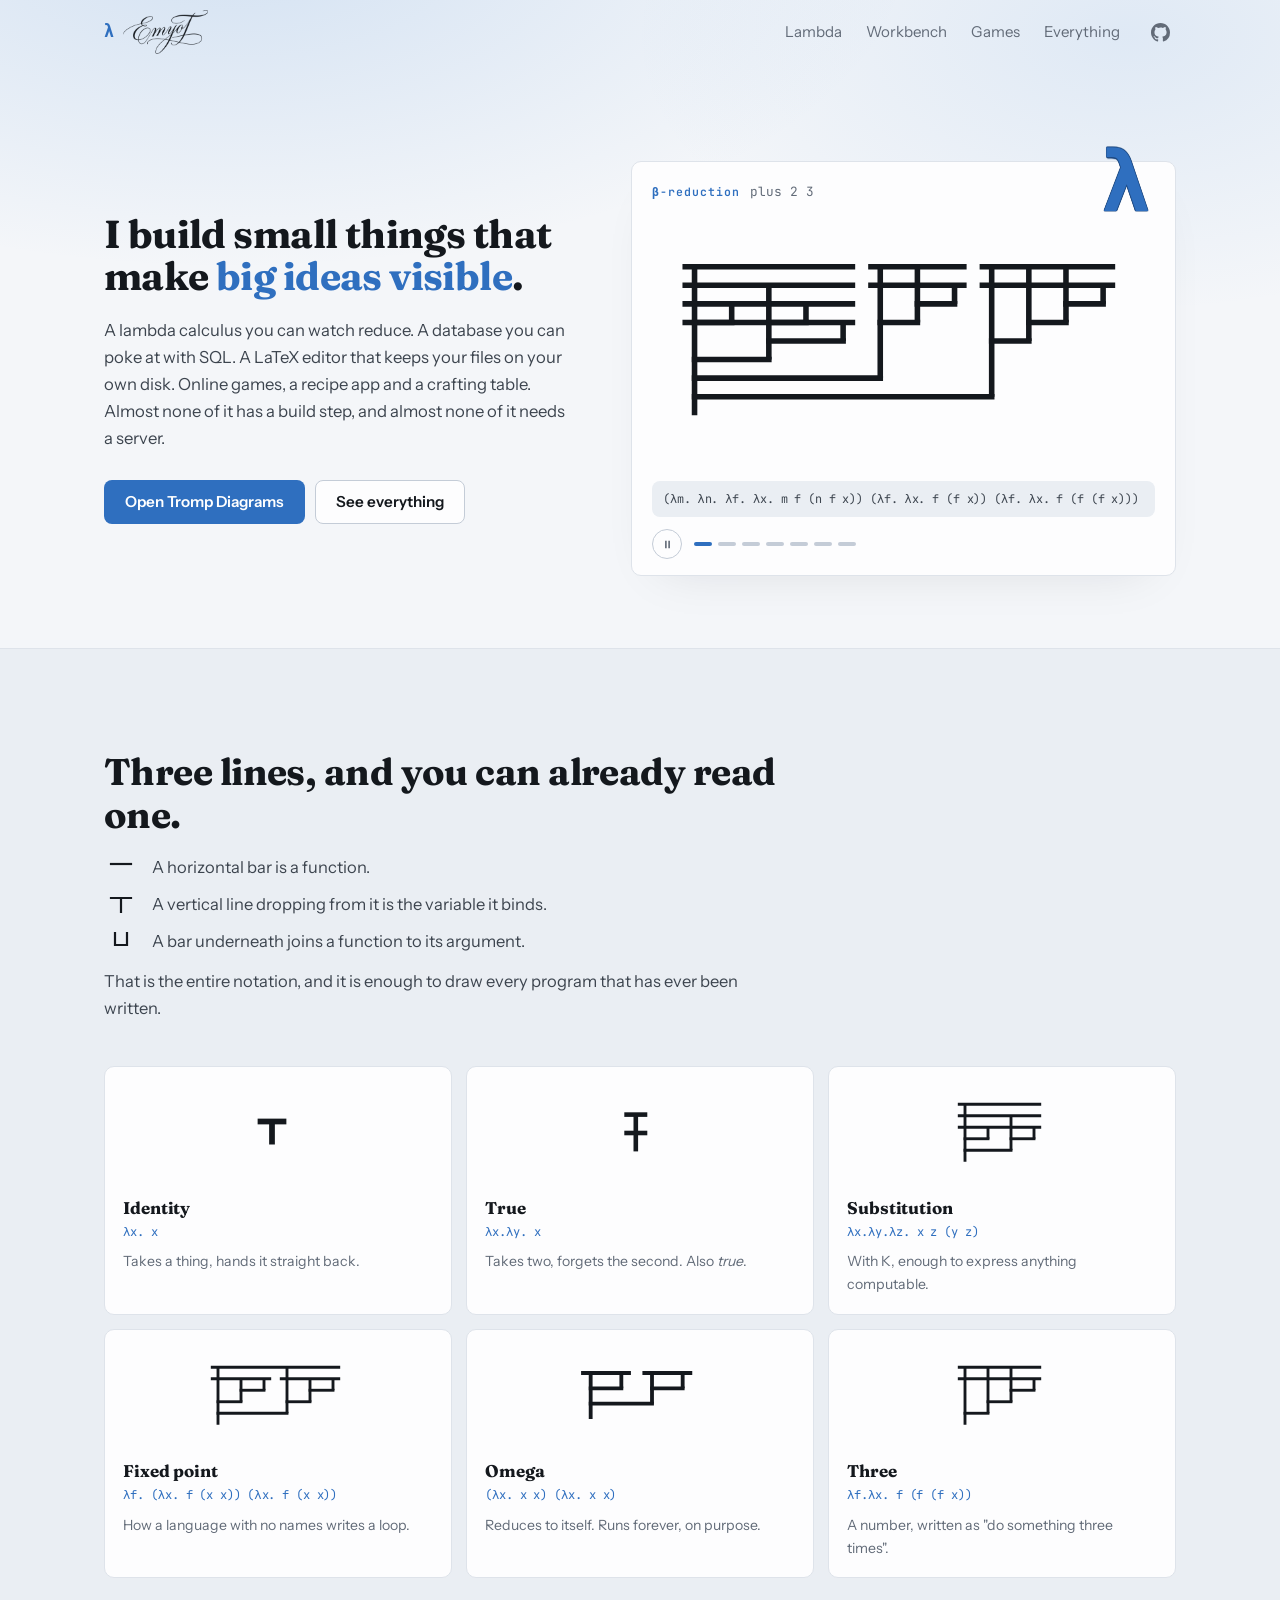
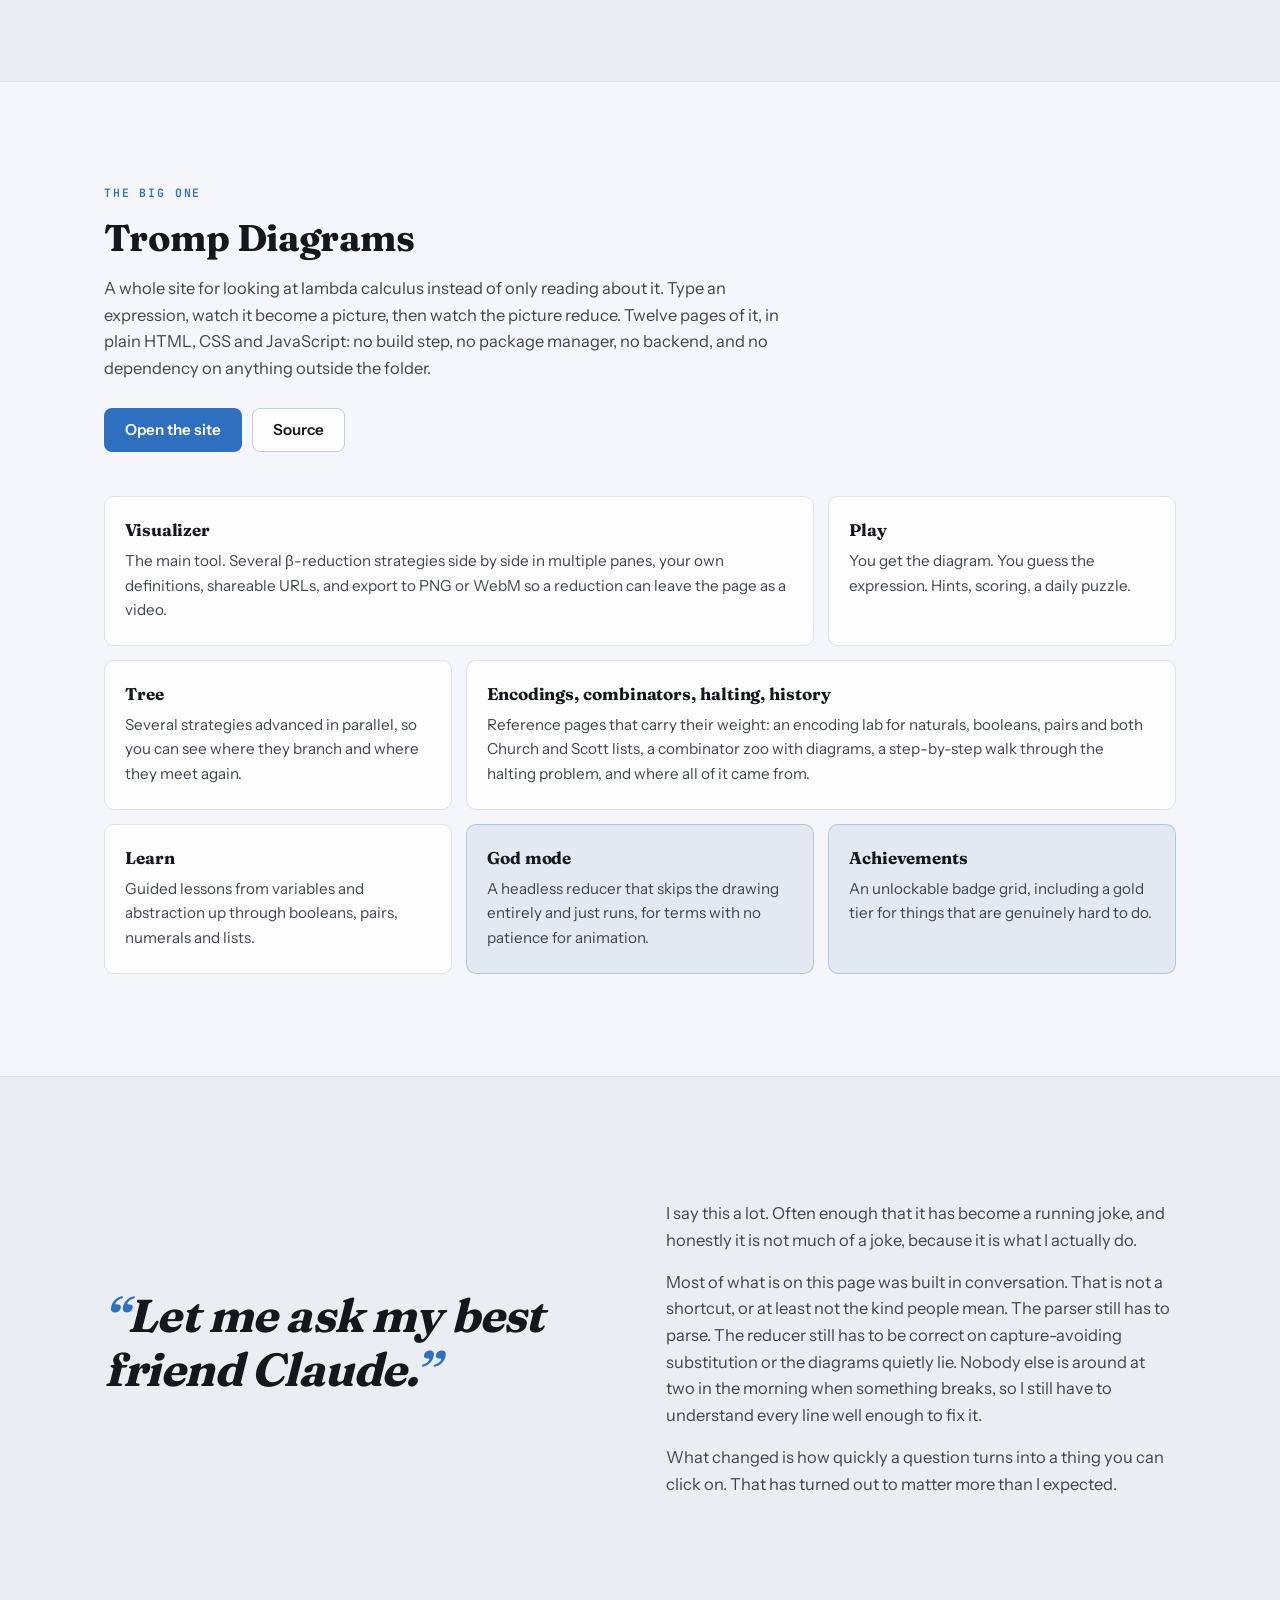
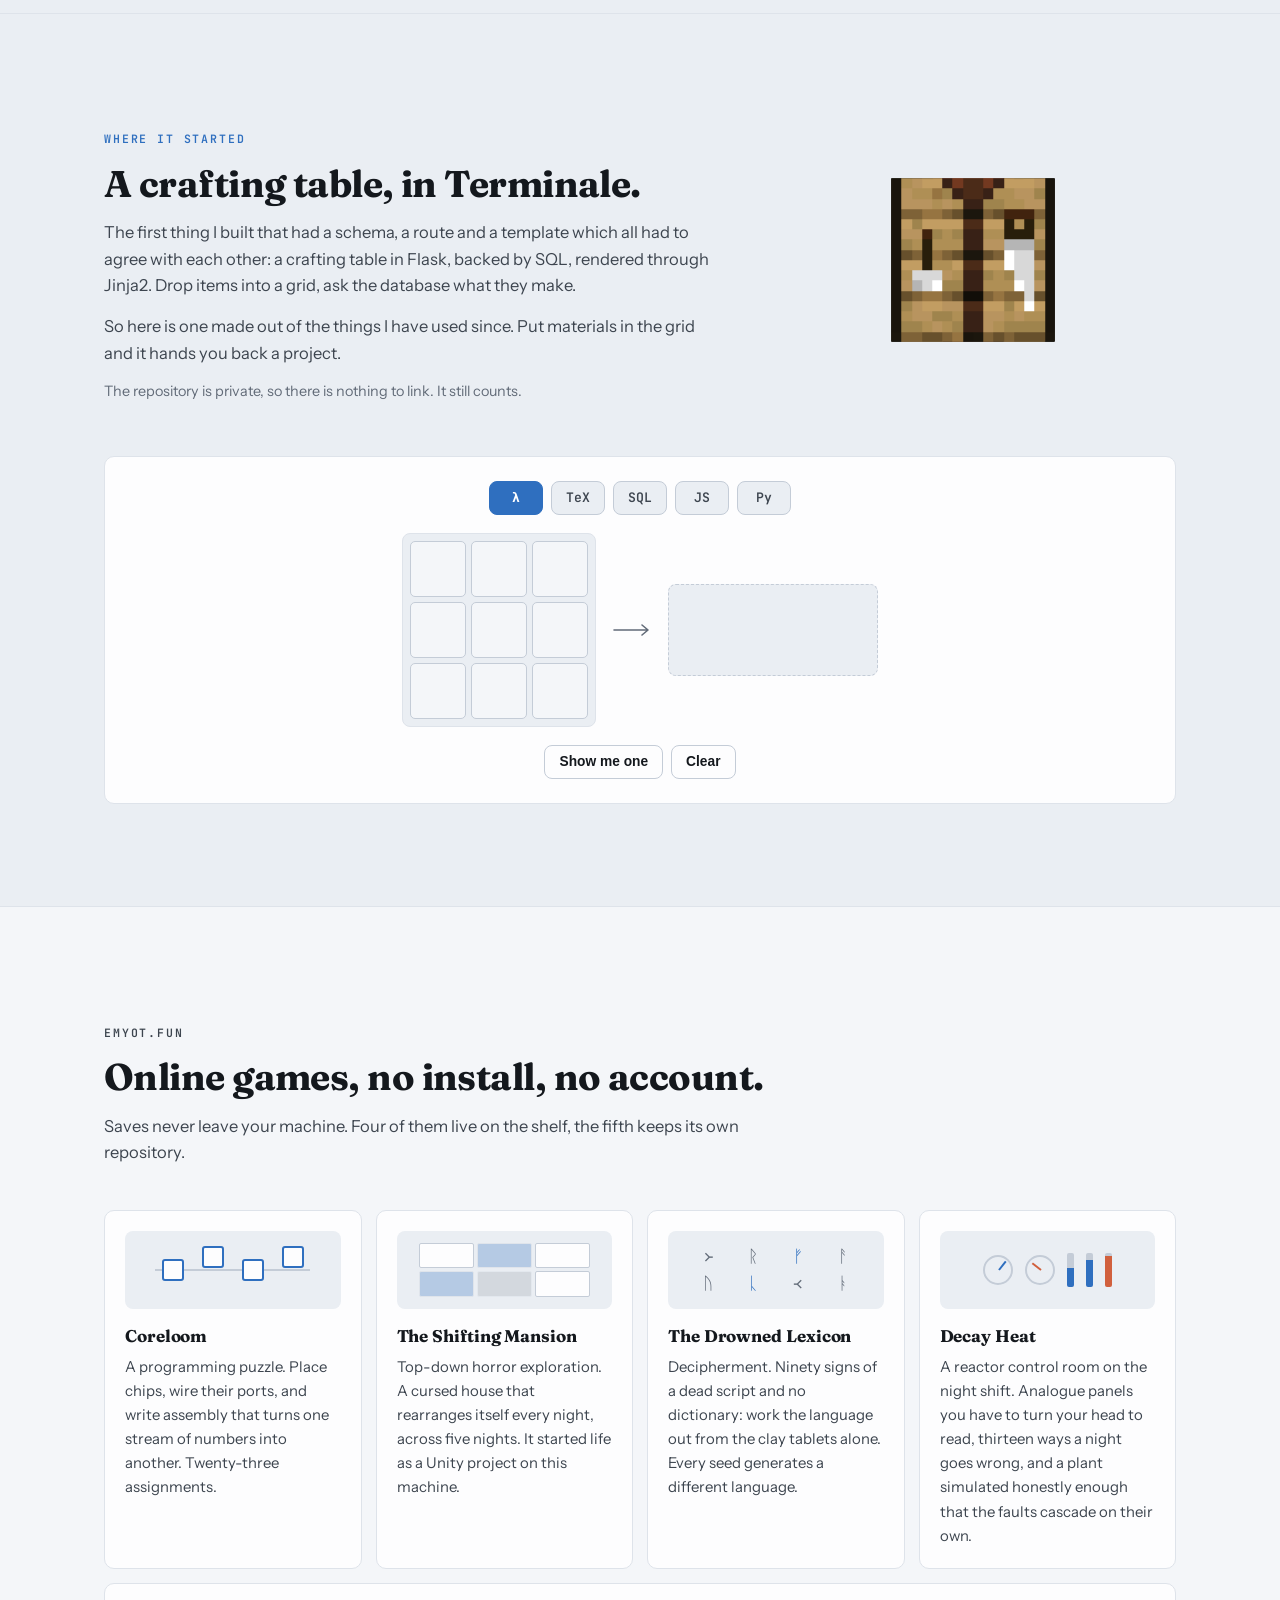
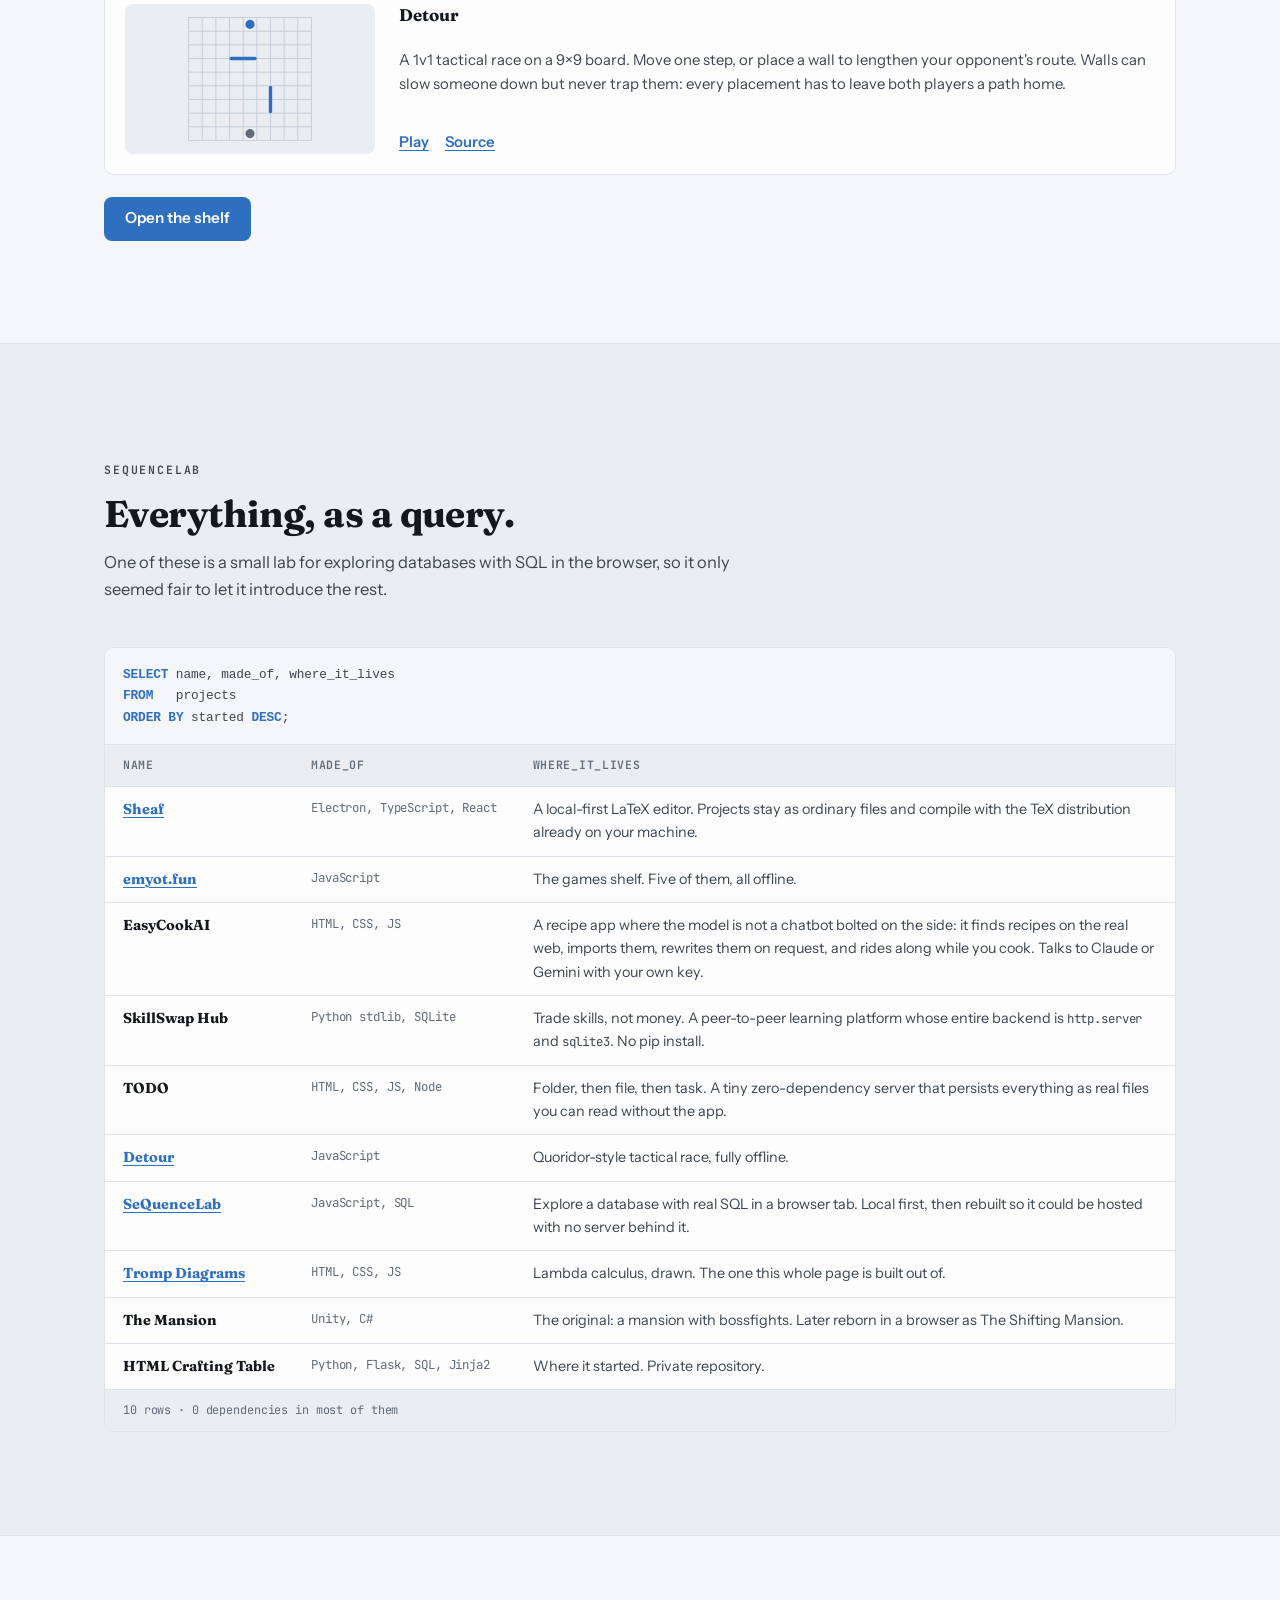
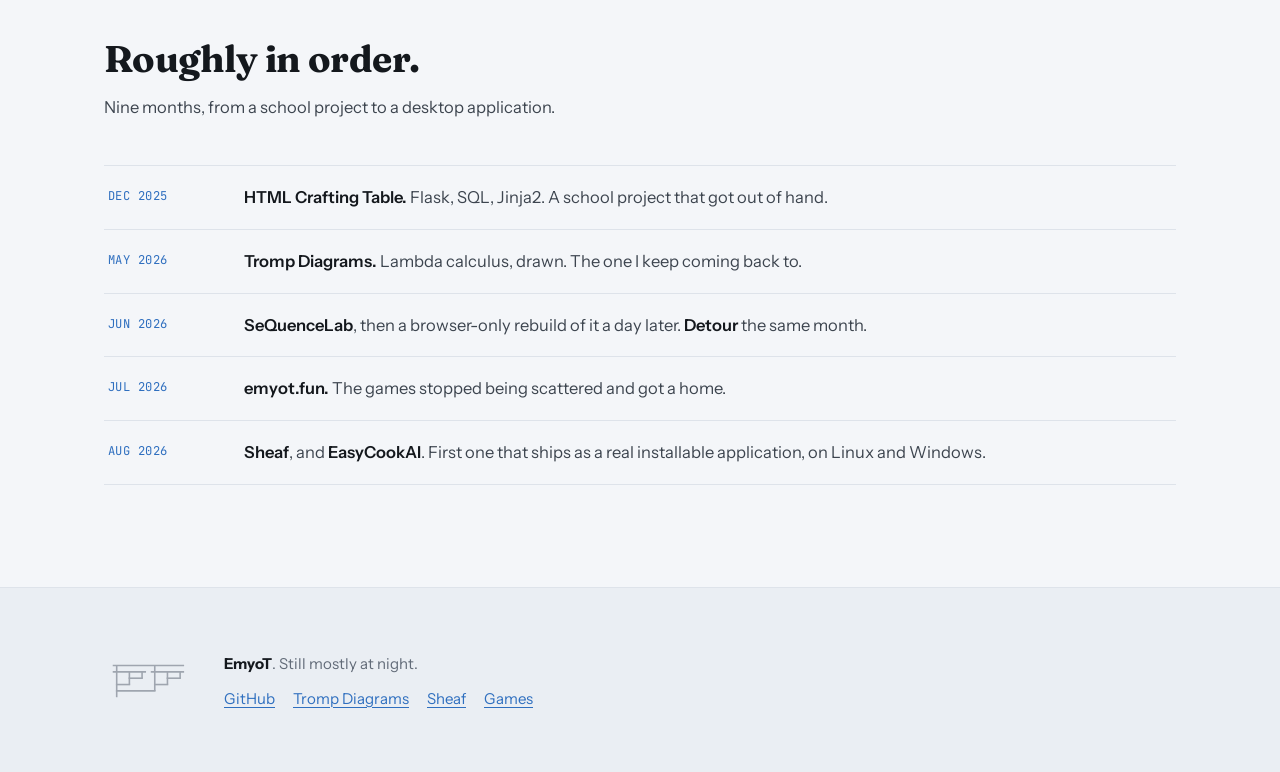
==== commit 47ff0ace: "Improved site layout" ====
--- a/index.html
+++ b/index.html
@@ -3,13 +3,13 @@
   <head>
     <meta charset="utf-8" />
     <meta name="viewport" content="width=device-width, initial-scale=1" />
-    <title>Emyot</title>
+    <title>EmyoT</title>
     <meta
       name="description"
-      content="I build small tools that make abstract things visible: a lambda calculus visualiser, a SQL playground, a LaTeX editor, and a pile of browser games."
+      content="Lambda calculus you can watch reduce, a LaTeX editor, a SQL lab, four browser games and a crafting table. Mostly with no dependencies and no build step."
     />
     <meta name="color-scheme" content="light dark" />
-    <link rel="icon" href="data:image/svg+xml,%3Csvg xmlns='http://www.w3.org/2000/svg' viewBox='0 0 16 16'%3E%3Ctext y='13' font-size='14'%3E%CE%BB%3C/text%3E%3C/svg%3E" />
+    <link rel="icon" href="data:image/svg+xml,%3Csvg xmlns='http://www.w3.org/2000/svg' viewBox='0 0 32 32'%3E%3Ctext x='50%25' y='54%25' dominant-baseline='middle' text-anchor='middle' font-size='28' font-family='serif' fill='%237aa2f7'%3E%CE%BB%3C/text%3E%3C/svg%3E" />
 
     <link rel="preload" href="fonts/fraunces-latin-wght-normal.woff2" as="font" type="font/woff2" crossorigin />
     <link rel="preload" href="fonts/instrument-sans-latin-wght-normal.woff2" as="font" type="font/woff2" crossorigin />
@@ -29,13 +29,21 @@
       <div class="wrap nav__inner">
         <a class="nav__brand" href="#top">
           <span class="nav__lambda" aria-hidden="true">&#955;</span>
-          <span>Emyot</span>
+          <span class="nav__wordmark" role="img" aria-label="EmyoT"></span>
         </a>
         <nav class="nav__links">
           <a href="#tromp">Lambda</a>
-          <a href="#projects">Projects</a>
-          <a href="#timeline">Timeline</a>
-          <a href="https://github.com/EmyoTyyy" rel="noopener">GitHub</a>
+          <a href="#workbench">Workbench</a>
+          <a href="#games">Games</a>
+          <a href="#index">Everything</a>
+          <a class="nav__icon" href="https://github.com/EmyoTyyy" rel="noopener" aria-label="GitHub">
+            <svg viewBox="0 0 16 16" aria-hidden="true" focusable="false">
+              <path
+                fill="currentColor"
+                d="M8 0C3.58 0 0 3.58 0 8c0 3.54 2.29 6.53 5.47 7.59.4.07.55-.17.55-.38 0-.19-.01-.82-.01-1.49-2.01.37-2.53-.49-2.69-.94-.09-.23-.48-.94-.82-1.13-.28-.15-.68-.52-.01-.53.63-.01 1.08.58 1.23.82.72 1.21 1.87.87 2.33.66.07-.52.28-.87.51-1.07-1.78-.2-3.64-.89-3.64-3.95 0-.87.31-1.59.82-2.15-.08-.2-.36-1.02.08-2.12 0 0 .67-.21 2.2.82a7.4 7.4 0 0 1 2-.27c.68 0 1.36.09 2 .27 1.53-1.04 2.2-.82 2.2-.82.44 1.1.16 1.92.08 2.12.51.56.82 1.27.82 2.15 0 3.07-1.87 3.75-3.65 3.95.29.25.54.73.54 1.48 0 1.07-.01 1.93-.01 2.2 0 .21.15.46.55.38A8.01 8.01 0 0 0 16 8c0-4.42-3.58-8-8-8z"
+              />
+            </svg>
+          </a>
         </nav>
       </div>
     </header>
@@ -45,25 +53,26 @@
       <section class="hero" id="top">
         <div class="wrap">
           <div class="hero__text">
-            <p class="eyebrow">EmyoTyyy</p>
             <h1>I build small things that make <span class="hl">big ideas visible</span>.</h1>
             <p class="lede">
               A lambda calculus you can watch reduce. A database you can poke at with SQL. A LaTeX
-              editor that keeps your files on your own disk. Everything here runs in a browser tab
-              or on your own machine, with nothing to sign up for.
+              editor that keeps your files on your own disk. Online games, a recipe app and a crafting
+              table. Almost none of it has a build step, and almost none of it needs a server.
             </p>
             <div class="hero__actions">
               <a class="button button--primary" href="https://emyotyyy.github.io/tromp_diagrams/" rel="noopener">
                 Open Tromp Diagrams
               </a>
-              <a class="button button--ghost" href="https://github.com/EmyoTyyy" rel="noopener">
-                GitHub
-              </a>
+              <a class="button button--ghost" href="#index">See everything</a>
             </div>
           </div>
 
           <!-- The centrepiece: a real reduction, drawn by the real layout code. -->
           <figure class="stage" id="stage">
+            <div class="lam3d" aria-hidden="true">
+              <div class="lam3d__spin"><span style="--d: 0">&#955;</span><span style="--d: 1">&#955;</span><span style="--d: 2">&#955;</span><span style="--d: 3">&#955;</span><span style="--d: 4">&#955;</span><span style="--d: 5">&#955;</span><span style="--d: 6">&#955;</span><span style="--d: 7">&#955;</span><span style="--d: 8">&#955;</span><span style="--d: 9">&#955;</span><span style="--d: 10">&#955;</span><span style="--d: 11">&#955;</span><span style="--d: 12">&#955;</span><span style="--d: 13">&#955;</span><span style="--d: 14">&#955;</span><span style="--d: 15">&#955;</span><span style="--d: 16">&#955;</span><span style="--d: 17">&#955;</span></div>
+            </div>
+
             <figcaption class="stage__head">
               <span class="stage__label">&#946;-reduction</span>
               <span class="stage__title">plus 2 3</span>
@@ -95,11 +104,15 @@
       <section class="section vocab" id="vocab">
         <div class="wrap">
           <div class="section__head" data-reveal>
-            <h2>Six lines, and you can already read one.</h2>
-            <p>
-              A horizontal bar is a function. A vertical line dropping from it is the variable it
-              binds. A bar underneath joins a function to its argument. That is the entire notation,
-              and it is enough to draw every program that has ever been written.
+            <h2>Three lines, and you can already read one.</h2>
+            <ol class="rules">
+              <li><span class="rules__mark"><svg viewBox="0 0 26 22" fill="none" stroke="currentColor" stroke-width="2.2" stroke-linecap="square" aria-hidden="true" focusable="false"><path d="M3 8H23"/></svg></span><span>A horizontal bar is a function.</span></li>
+              <li><span class="rules__mark"><svg viewBox="0 0 26 22" fill="none" stroke="currentColor" stroke-width="2.2" stroke-linecap="square" aria-hidden="true" focusable="false"><path d="M3 5H23 M13 5V19"/></svg></span><span>A vertical line dropping from it is the variable it binds.</span></li>
+              <li><span class="rules__mark"><svg viewBox="0 0 26 22" fill="none" stroke="currentColor" stroke-width="2.2" stroke-linecap="square" aria-hidden="true" focusable="false"><path d="M7 3V15 M19 3V15 M7 15H19"/></svg></span><span>A bar underneath joins a function to its argument.</span></li>
+            </ol>
+            <p class="rules__close">
+              That is the entire notation, and it is enough to draw every program that has ever
+              been written.
             </p>
           </div>
 
@@ -112,14 +125,14 @@
             </li>
             <li class="vocab__item" data-reveal style="--i: 1">
               <div class="vocab__art"><svg viewBox="0 0 72 80" fill="none" stroke="currentColor" stroke-width="4" aria-hidden="true" focusable="false"><line x1="24" y1="24" x2="40" y2="24" stroke-linecap="square"/><line x1="24" y1="40" x2="40" y2="40" stroke-linecap="square"/><line x1="32" y1="24" x2="32" y2="56" stroke-linecap="butt"/></svg></div>
-              <h3>Constant</h3>
-              <p class="mono">&#955;x y. x</p>
+              <h3>True</h3>
+              <p class="mono">&#955;x.&#955;y. x</p>
               <p class="vocab__note">Takes two, forgets the second. Also <em>true</em>.</p>
             </li>
             <li class="vocab__item" data-reveal style="--i: 2">
               <div class="vocab__art"><svg viewBox="0 0 168 128" fill="none" stroke="currentColor" stroke-width="4" aria-hidden="true" focusable="false"><line x1="24" y1="24" x2="136" y2="24" stroke-linecap="square"/><line x1="24" y1="40" x2="136" y2="40" stroke-linecap="square"/><line x1="24" y1="56" x2="136" y2="56" stroke-linecap="square"/><line x1="32" y1="88" x2="96" y2="88" stroke-linecap="square"/><line x1="32" y1="72" x2="64" y2="72" stroke-linecap="square"/><line x1="96" y1="72" x2="128" y2="72" stroke-linecap="square"/><line x1="32" y1="24" x2="32" y2="104" stroke-linecap="butt"/><line x1="64" y1="56" x2="64" y2="72" stroke-linecap="butt"/><line x1="96" y1="40" x2="96" y2="88" stroke-linecap="butt"/><line x1="128" y1="56" x2="128" y2="72" stroke-linecap="butt"/></svg></div>
               <h3>Substitution</h3>
-              <p class="mono">&#955;x y z. x z (y z)</p>
+              <p class="mono">&#955;x.&#955;y.&#955;z. x z (y z)</p>
               <p class="vocab__note">With K, enough to express anything computable.</p>
             </li>
             <li class="vocab__item" data-reveal style="--i: 3">
@@ -137,8 +150,8 @@
             <li class="vocab__item" data-reveal style="--i: 5">
               <div class="vocab__art"><svg viewBox="0 0 168 128" fill="none" stroke="currentColor" stroke-width="4" aria-hidden="true" focusable="false"><line x1="24" y1="24" x2="136" y2="24" stroke-linecap="square"/><line x1="24" y1="40" x2="136" y2="40" stroke-linecap="square"/><line x1="32" y1="88" x2="64" y2="88" stroke-linecap="square"/><line x1="64" y1="72" x2="96" y2="72" stroke-linecap="square"/><line x1="96" y1="56" x2="128" y2="56" stroke-linecap="square"/><line x1="32" y1="24" x2="32" y2="104" stroke-linecap="butt"/><line x1="64" y1="24" x2="64" y2="88" stroke-linecap="butt"/><line x1="96" y1="24" x2="96" y2="72" stroke-linecap="butt"/><line x1="128" y1="40" x2="128" y2="56" stroke-linecap="butt"/></svg></div>
               <h3>Three</h3>
-              <p class="mono">&#955;f x. f (f (f x))</p>
-              <p class="vocab__note">A number, written as "do it three times".</p>
+              <p class="mono">&#955;f.&#955;x. f (f (f x))</p>
+              <p class="vocab__note">A number, written as "do something three times".</p>
             </li>
           </ul>
         </div>
@@ -245,94 +258,271 @@
         </div>
       </section>
 
-      <!-- ────────────────────────────────────────────── projects ── -->
-      <section class="section" id="projects">
+      <!-- ────────────────────────────────────────── the workbench ── -->
+      <section class="section bench-section" id="workbench">
+        <div class="wrap">
+          <div class="bench__layout">
+            <div class="bench__intro" data-reveal>
+              <p class="eyebrow">Where it started</p>
+              <h2>A crafting table, in Terminale.</h2>
+              <p>
+                The first thing I built that had a schema, a route and a template which all had to
+                agree with each other: a crafting table in Flask, backed by SQL, rendered through
+                Jinja2. Drop items into a grid, ask the database what they make.
+              </p>
+              <p>
+                So here is one made out of the things I have used since. Put materials in the grid
+                and it hands you back a project.
+              </p>
+              <p class="bench__meta">
+                The repository is private, so there is nothing to link. It still counts.
+              </p>
+            </div>
+
+            <div class="bench__table" aria-hidden="true">
+              <div class="cube">
+                <div class="cube__face cube__face--top"></div>
+                <div class="cube__face cube__face--bottom"></div>
+                <div class="cube__face cube__face--front"></div>
+                <div class="cube__face cube__face--back"></div>
+                <div class="cube__face cube__face--left"></div>
+                <div class="cube__face cube__face--right"></div>
+              </div>
+            </div>
+          </div>
+
+          <div class="bench" id="bench-ui" data-reveal>
+            <div class="bench__palette" role="group" aria-label="Materials">
+              <button class="bench__item" type="button" data-item="lam" aria-pressed="true">&#955;</button>
+              <button class="bench__item" type="button" data-item="tex" aria-pressed="false">TeX</button>
+              <button class="bench__item" type="button" data-item="sql" aria-pressed="false">SQL</button>
+              <button class="bench__item" type="button" data-item="js" aria-pressed="false">JS</button>
+              <button class="bench__item" type="button" data-item="py" aria-pressed="false">Py</button>
+            </div>
+
+            <div class="bench__craft">
+              <div class="bench__grid" id="bench" role="group" aria-label="Crafting grid">
+                <button class="bench__cell" type="button"></button>
+                <button class="bench__cell" type="button"></button>
+                <button class="bench__cell" type="button"></button>
+                <button class="bench__cell" type="button"></button>
+                <button class="bench__cell" type="button"></button>
+                <button class="bench__cell" type="button"></button>
+                <button class="bench__cell" type="button"></button>
+                <button class="bench__cell" type="button"></button>
+                <button class="bench__cell" type="button"></button>
+              </div>
+
+              <div class="bench__arrow" aria-hidden="true">
+                <svg viewBox="0 0 40 16" fill="none" stroke="currentColor" stroke-width="1.6">
+                  <path d="M2 8h34 M30 3l6 5-6 5" stroke-linecap="round" stroke-linejoin="round" />
+                </svg>
+              </div>
+
+              <div class="bench__out" id="bench-out" aria-live="polite" aria-label="Nothing yet"></div>
+            </div>
+
+            <div class="bench__actions">
+              <button class="button button--ghost button--small" type="button" id="bench-hint">
+                Show me one
+              </button>
+              <button class="button button--ghost button--small" type="button" id="bench-clear">
+                Clear
+              </button>
+            </div>
+          </div>
+        </div>
+      </section>
+
+      <!-- ────────────────────────────────────────────────── games ── -->
+      <section class="section games" id="games">
         <div class="wrap">
           <div class="section__head" data-reveal>
-            <h2>Everything else.</h2>
+            <p class="eyebrow">emyot.fun</p>
+            <h2>Online games, no install, no account.</h2>
             <p>
-              Some of it is serious, some of it exists because I was bored on a Tuesday. All of it
-              is on GitHub.
-            </p>
-          </div>
-
-          <div class="projects">
-            <article class="project" data-reveal style="--i: 0">
-              <header>
-                <h3>Sheaf</h3>
-                <span class="tag">Electron &middot; TypeScript</span>
-              </header>
-              <p>
-                A local-first LaTeX editor. Your projects stay as ordinary files on your disk and
-                compile with the TeX distribution already on your machine. Errors land on the line
-                you actually wrote, even from a file three includes deep.
-              </p>
-              <p class="project__links">
-                <a href="https://emyotyyy.github.io/sheaf/" rel="noopener">Site</a>
-                <a href="https://github.com/EmyoTyyy/sheaf" rel="noopener">Source</a>
-                <a href="https://github.com/EmyoTyyy/sheaf/releases/latest" rel="noopener">Download</a>
-              </p>
-            </article>
-
-            <article class="project" data-reveal style="--i: 1">
-              <header>
-                <h3>SeQuenceLab</h3>
-                <span class="tag">JavaScript &middot; SQL</span>
-              </header>
-              <p>
-                A small lab for exploring databases with SQL, in the browser. There is a local
-                version and a version rebuilt so it can be hosted straight from GitHub with no
-                server behind it.
-              </p>
-              <p class="project__links">
-                <a href="https://emyotyyy.github.io/sequencelab-js/" rel="noopener">Site</a>
-                <a href="https://github.com/EmyoTyyy/sequencelab-js" rel="noopener">Source</a>
-              </p>
-            </article>
-
-            <article class="project" data-reveal style="--i: 2">
-              <header>
-                <h3>emyot.fun</h3>
-                <span class="tag">JavaScript</span>
-              </header>
-              <p>
-                Every game I made with Claude when I was bored, collected in one place. No install,
-                no account, just a page and a keyboard.
-              </p>
-              <p class="project__links">
-                <a href="https://emyotyyy.github.io/emyot.fun/" rel="noopener">Play</a>
-                <a href="https://github.com/EmyoTyyy/emyot.fun" rel="noopener">Source</a>
-              </p>
-            </article>
-
-            <article class="project" data-reveal style="--i: 3">
-              <header>
-                <h3>Detour</h3>
-                <span class="tag">JavaScript</span>
-              </header>
-              <p>
-                My own take on the online game <em>Wrong Way</em>, rebuilt from scratch with the
-                changes I wanted it to have.
+              Saves never leave your machine. Four of them live on the shelf, the fifth keeps its
+              own repository.
+            </p>
+          </div>
+
+          <div class="games__grid">
+            <article class="game" data-reveal style="--i: 0">
+              <div class="game__art game__art--coreloom" aria-hidden="true">
+                <span></span><span></span><span></span><span></span>
+              </div>
+              <h3>Coreloom</h3>
+              <p>
+                A programming puzzle. Place chips, wire their ports, and write assembly that turns
+                one stream of numbers into another. Twenty-three assignments.
+              </p>
+            </article>
+
+            <article class="game" data-reveal style="--i: 1">
+              <div class="game__art game__art--mansion" aria-hidden="true">
+                <span></span><span></span><span></span><span></span><span></span><span></span>
+              </div>
+              <h3>The Shifting Mansion</h3>
+              <p>
+                Top-down horror exploration. A cursed house that rearranges itself every night,
+                across five nights. It started life as a Unity project on this machine.
+              </p>
+            </article>
+
+            <article class="game" data-reveal style="--i: 2">
+              <div class="game__art game__art--lexicon" aria-hidden="true">
+                <span>&#5787;</span><span>&#5809;</span><span>&#5792;</span><span>&#5800;</span>
+                <span>&#5794;</span><span>&#5811;</span><span>&#5788;</span><span>&#5805;</span>
+              </div>
+              <h3>The Drowned Lexicon</h3>
+              <p>
+                Decipherment. Ninety signs of a dead script and no dictionary: work the language out
+                from the clay tablets alone. Every seed generates a different language.
+              </p>
+            </article>
+
+            <article class="game" data-reveal style="--i: 3">
+              <div class="game__art game__art--reactor" aria-hidden="true">
+                <span class="dial"><i></i></span><span class="dial"><i></i></span>
+                <span class="bar"></span><span class="bar"></span><span class="bar"></span>
+              </div>
+              <h3>Decay Heat</h3>
+              <p>
+                A reactor control room on the night shift. Analogue panels you have to turn your
+                head to read, thirteen ways a night goes wrong, and a plant simulated honestly
+                enough that the faults cascade on their own.
+              </p>
+            </article>
+
+            <article class="game game--wide" data-reveal style="--i: 4">
+              <div class="game__art game__art--detour"><svg class="board" viewBox="0 0 116 116" aria-hidden="true" focusable="false"><path class="board__grid" d="M4 4V112 M16 4V112 M28 4V112 M40 4V112 M52 4V112 M64 4V112 M76 4V112 M88 4V112 M100 4V112 M112 4V112 M4 4H112 M4 16H112 M4 28H112 M4 40H112 M4 52H112 M4 64H112 M4 76H112 M4 88H112 M4 100H112 M4 112H112"/><rect class="board__wall" x="40" y="38.5" width="24" height="3" rx="1.5"/><rect class="board__wall" x="74.5" y="64" width="3" height="24" rx="1.5"/><circle class="board__pawn" cx="58" cy="10" r="4"/><circle class="board__pawn board__pawn--b" cx="58" cy="106" r="4"/></svg></div>
+              <h3>Detour</h3>
+              <p>
+                A 1v1 tactical race on a 9&#215;9 board. Move one step, or place a wall to lengthen
+                your opponent's route. Walls can slow someone down but never trap them: every
+                placement has to leave both players a path home.
               </p>
               <p class="project__links">
                 <a href="https://emyotyyy.github.io/detour/" rel="noopener">Play</a>
                 <a href="https://github.com/EmyoTyyy/detour" rel="noopener">Source</a>
               </p>
             </article>
-
-            <article class="project project--archive project--wide" data-reveal style="--i: 4">
-              <header>
-                <h3>HTML Crafting Table</h3>
-                <span class="tag">Python &middot; Flask &middot; SQL &middot; Jinja2</span>
-              </header>
-              <p>
-                Where this all started. A crafting table built in Terminale with Flask, a SQL
-                database and Jinja2 templates: drop items into a grid, ask the database what they
-                make. First time a schema, a route and a template ever had to agree with each other
-                on my machine.
-              </p>
-              <p class="project__note">Private repository, so there is nothing to link. It counts anyway.</p>
-            </article>
+          </div>
+
+          <p class="games__cta" data-reveal>
+            <a class="button button--primary" href="https://emyotyyy.github.io/emyot.fun/" rel="noopener">
+              Open the shelf
+            </a>
+          </p>
+        </div>
+      </section>
+
+      <!-- ──────────────────────────────────────────── the index ── -->
+      <section class="section index" id="index">
+        <div class="wrap">
+          <div class="section__head" data-reveal>
+            <p class="eyebrow">SeQuenceLab</p>
+            <h2>Everything, as a query.</h2>
+            <p>
+              One of these is a small lab for exploring databases with SQL in the browser, so it
+              only seemed fair to let it introduce the rest.
+            </p>
+          </div>
+
+          <div class="query" data-reveal>
+            <pre class="query__sql mono"><code><span class="kw">SELECT</span> name, made_of, where_it_lives
+<span class="kw">FROM</span>   projects
+<span class="kw">ORDER</span> <span class="kw">BY</span> started <span class="kw">DESC</span>;</code></pre>
+
+            <div class="query__scroll">
+              <table class="query__table">
+                <thead>
+                  <tr>
+                    <th>name</th>
+                    <th>made_of</th>
+                    <th>where_it_lives</th>
+                  </tr>
+                </thead>
+                <tbody>
+                  <tr>
+                    <td><a href="https://emyotyyy.github.io/sheaf/" rel="noopener">Sheaf</a></td>
+                    <td class="mono">Electron, TypeScript, React</td>
+                    <td>
+                      A local-first LaTeX editor. Projects stay as ordinary files and compile with
+                      the TeX distribution already on your machine.
+                    </td>
+                  </tr>
+                  <tr>
+                    <td><a href="https://emyotyyy.github.io/emyot.fun/" rel="noopener">emyot.fun</a></td>
+                    <td class="mono">JavaScript</td>
+                    <td>The games shelf. Five of them, all offline.</td>
+                  </tr>
+                  <tr>
+                    <td>EasyCookAI</td>
+                    <td class="mono">HTML, CSS, JS</td>
+                    <td>
+                      A recipe app where the model is not a chatbot bolted on the side: it finds
+                      recipes on the real web, imports them, rewrites them on request, and rides
+                      along while you cook. Talks to Claude or Gemini with your own key.
+                    </td>
+                  </tr>
+                  <tr>
+                    <td>SkillSwap Hub</td>
+                    <td class="mono">Python stdlib, SQLite</td>
+                    <td>
+                      Trade skills, not money. A peer-to-peer learning platform whose entire backend
+                      is <span class="mono">http.server</span> and
+                      <span class="mono">sqlite3</span>. No pip install.
+                    </td>
+                  </tr>
+                  <tr>
+                    <td>TODO</td>
+                    <td class="mono">HTML, CSS, JS, Node</td>
+                    <td>
+                      Folder, then file, then task. A tiny zero-dependency server that persists
+                      everything as real files you can read without the app.
+                    </td>
+                  </tr>
+                  <tr>
+                    <td><a href="https://emyotyyy.github.io/detour/" rel="noopener">Detour</a></td>
+                    <td class="mono">JavaScript</td>
+                    <td>Quoridor-style tactical race, fully offline.</td>
+                  </tr>
+                  <tr>
+                    <td>
+                      <a href="https://emyotyyy.github.io/sequencelab-js/" rel="noopener">SeQuenceLab</a>
+                    </td>
+                    <td class="mono">JavaScript, SQL</td>
+                    <td>
+                      Explore a database with real SQL in a browser tab. Local first, then rebuilt so
+                      it could be hosted with no server behind it.
+                    </td>
+                  </tr>
+                  <tr>
+                    <td>
+                      <a href="https://emyotyyy.github.io/tromp_diagrams/" rel="noopener">Tromp Diagrams</a>
+                    </td>
+                    <td class="mono">HTML, CSS, JS</td>
+                    <td>Lambda calculus, drawn. The one this whole page is built out of.</td>
+                  </tr>
+                  <tr>
+                    <td>The Mansion</td>
+                    <td class="mono">Unity, C#</td>
+                    <td>
+                      The original: a mansion with bossfights. Later reborn
+                      in a browser as The Shifting Mansion.
+                    </td>
+                  </tr>
+                  <tr>
+                    <td>HTML Crafting Table</td>
+                    <td class="mono">Python, Flask, SQL, Jinja2</td>
+                    <td>Where it started. Private repository.</td>
+                  </tr>
+                </tbody>
+              </table>
+            </div>
+
+            <p class="query__note mono">10 rows &#183; 0 dependencies in most of them</p>
           </div>
         </div>
       </section>
@@ -364,7 +554,7 @@
             </li>
             <li data-reveal style="--i: 4">
               <span class="timeline__when mono">Aug 2026</span>
-              <span class="timeline__what"><strong>Sheaf.</strong> First one that ships as a real installable application, on Linux and Windows.</span>
+              <span class="timeline__what"><strong>Sheaf</strong>, and <strong>EasyCookAI</strong>. First one that ships as a real installable application, on Linux and Windows.</span>
             </li>
           </ol>
         </div>
@@ -375,7 +565,7 @@
       <div class="wrap">
         <div class="footer__mark" aria-hidden="true"><svg viewBox="0 0 232 128" fill="none" stroke="currentColor" stroke-width="4" aria-hidden="true" focusable="false"><line x1="24" y1="24" x2="200" y2="24" stroke-linecap="square"/><line x1="32" y1="88" x2="128" y2="88" stroke-linecap="square"/><line x1="24" y1="40" x2="104" y2="40" stroke-linecap="square"/><line x1="32" y1="72" x2="64" y2="72" stroke-linecap="square"/><line x1="64" y1="56" x2="96" y2="56" stroke-linecap="square"/><line x1="120" y1="40" x2="200" y2="40" stroke-linecap="square"/><line x1="128" y1="72" x2="160" y2="72" stroke-linecap="square"/><line x1="160" y1="56" x2="192" y2="56" stroke-linecap="square"/><line x1="32" y1="24" x2="32" y2="104" stroke-linecap="butt"/><line x1="64" y1="40" x2="64" y2="72" stroke-linecap="butt"/><line x1="96" y1="40" x2="96" y2="56" stroke-linecap="butt"/><line x1="128" y1="24" x2="128" y2="88" stroke-linecap="butt"/><line x1="160" y1="40" x2="160" y2="72" stroke-linecap="butt"/><line x1="192" y1="40" x2="192" y2="56" stroke-linecap="butt"/></svg></div>
         <div class="footer__text">
-          <p><strong>Emyot</strong>. Still mostly at night.</p>
+          <p><strong>EmyoT</strong>. Still mostly at night.</p>
           <nav>
             <a href="https://github.com/EmyoTyyy" rel="noopener">GitHub</a>
             <a href="https://emyotyyy.github.io/tromp_diagrams/" rel="noopener">Tromp Diagrams</a>
@@ -387,6 +577,7 @@
     </footer>
 
     <script src="reduction.js"></script>
+    <script src="recipes.js"></script>
     <script src="site.js"></script>
   </body>
 </html>
--- a/styles.css
+++ b/styles.css
@@ -358,6 +358,7 @@
 /* ────────────────────────────────────────────────────────── stage ── */
 
 .stage {
+  position: relative;
   margin: 0;
   padding: 20px 20px 16px;
   border: 1px solid var(--border);
@@ -409,16 +410,27 @@
   padding: 20px 4px;
 }
 
+/* One line, always. The term shrinks from 69 characters to 27 as it reduces,
+   and letting it rewrap changed the height of the card on every step, which
+   shoved the whole page up and down. It scrolls sideways instead. */
 .stage__term {
   margin-top: 10px;
-  min-height: 3.1em;
   padding: 9px 11px;
   border-radius: var(--radius-control);
   background: var(--surface-sunken);
   color: var(--text-body);
   font-size: 0.74rem;
   line-height: 1.55;
-  overflow-wrap: anywhere;
+  white-space: nowrap;
+  overflow-x: auto;
+  /* The scrollbar itself is hidden: it appears only for the long early terms,
+     and a bar that comes and goes changes the card height, which is the same
+     page-shoving problem by another route. Wheel and touch still scroll. */
+  scrollbar-width: none;
+}
+
+.stage__term::-webkit-scrollbar {
+  display: none;
 }
 
 .stage__controls {
@@ -873,3 +885,871 @@
     gap: 20px;
   }
 }
+
+/* ══════════════════════════════════════════════════════════════════════
+   Pieces added for the project references.
+   ══════════════════════════════════════════════════════════════════════ */
+
+/* ─────────────────────────────────────────── the extruded lambda ── */
+
+/* Eighteen copies of the glyph stacked along Z. Cheap, no library, and the
+   depth is real: rotate it and the side of the letter is genuinely there. */
+.lam3d {
+  position: absolute;
+  top: -44px;
+  /* Never more than the page gutter, or it hangs past the viewport edge at
+     the widths where the wrap has not yet reached its maximum. */
+  right: -14px;
+  width: 126px;
+  height: 126px;
+  perspective: 620px;
+  pointer-events: none;
+  z-index: 2;
+}
+
+.lam3d__spin {
+  position: relative;
+  width: 100%;
+  height: 100%;
+  transform-style: preserve-3d;
+  animation: lam-spin 16s linear infinite;
+}
+
+.lam3d span {
+  position: absolute;
+  inset: 0;
+  display: grid;
+  place-items: center;
+  font-family: var(--mono);
+  font-size: 84px;
+  font-weight: 700;
+  line-height: 1;
+  color: color-mix(in srgb, var(--accent) 62%, #0b1420);
+  transform: translateZ(calc(var(--d) * -1.5px));
+}
+
+/* Only the face the light hits is the bright one. */
+.lam3d span:first-child {
+  color: var(--accent);
+}
+
+@keyframes lam-spin {
+  from {
+    transform: rotateX(-16deg) rotateY(24deg);
+  }
+  50% {
+    transform: rotateX(-16deg) rotateY(-24deg);
+  }
+  to {
+    transform: rotateX(-16deg) rotateY(24deg);
+  }
+}
+
+/* ────────────────────────────────────────────── the crafting table ── */
+
+.bench-section {
+  border-top: 1px solid var(--border);
+  background: var(--surface-sunken);
+}
+
+.bench__layout {
+  display: grid;
+  gap: clamp(28px, 5vw, 56px);
+  grid-template-columns: minmax(0, 6fr) minmax(0, 4fr);
+  align-items: center;
+  margin-bottom: clamp(32px, 5vw, 52px);
+}
+
+.bench__intro p {
+  margin-top: 14px;
+}
+
+.bench__meta {
+  color: var(--text-dim);
+  font-size: 0.9rem;
+}
+
+.bench__table {
+  display: grid;
+  place-items: center;
+  min-height: 230px;
+  perspective: 900px;
+}
+
+.cube {
+  position: relative;
+  width: 150px;
+  height: 150px;
+  transform-style: preserve-3d;
+  animation: cube-spin 24s linear infinite;
+}
+
+@keyframes cube-spin {
+  from {
+    transform: rotateX(-24deg) rotateY(0deg);
+  }
+  to {
+    transform: rotateX(-24deg) rotateY(360deg);
+  }
+}
+
+.cube__face {
+  position: absolute;
+  inset: 0;
+  border: 1px solid rgba(0, 0, 0, 0.35);
+  /* Planks, drawn rather than downloaded: nothing here is anyone's asset. */
+  background-color: #9a6b3f;
+  background-image:
+    repeating-linear-gradient(
+      0deg,
+      rgba(0, 0, 0, 0.22) 0 2px,
+      rgba(255, 255, 255, 0.05) 2px 4px,
+      transparent 4px 18px
+    ),
+    repeating-linear-gradient(90deg, rgba(0, 0, 0, 0.12) 0 1px, transparent 1px 24px);
+}
+
+.cube__face--front {
+  transform: translateZ(75px);
+}
+.cube__face--back {
+  transform: rotateY(180deg) translateZ(75px);
+  filter: brightness(0.72);
+}
+.cube__face--left {
+  transform: rotateY(-90deg) translateZ(75px);
+  filter: brightness(0.82);
+}
+.cube__face--right {
+  transform: rotateY(90deg) translateZ(75px);
+  filter: brightness(0.82);
+}
+.cube__face--bottom {
+  transform: rotateX(-90deg) translateZ(75px);
+  filter: brightness(0.55);
+}
+
+/* The top is the part that matters: a three by three grid, sunk in. */
+.cube__face--top {
+  transform: rotateX(90deg) translateZ(75px);
+  background-color: #6f4a29;
+  background-image:
+    linear-gradient(rgba(0, 0, 0, 0.55) 2px, transparent 2px),
+    linear-gradient(90deg, rgba(0, 0, 0, 0.55) 2px, transparent 2px),
+    repeating-linear-gradient(0deg, rgba(0, 0, 0, 0.18) 0 1px, transparent 1px 12px);
+  background-size:
+    50px 50px,
+    50px 50px,
+    auto;
+}
+
+/* ─────────────────────────────────────────────────── the workbench ── */
+
+.bench {
+  display: grid;
+  gap: 18px;
+  justify-items: center;
+  padding: 24px 20px;
+  border: 1px solid var(--border);
+  border-radius: var(--radius-card);
+  background: var(--surface);
+}
+
+.bench__palette {
+  display: flex;
+  flex-wrap: wrap;
+  justify-content: center;
+  gap: 8px;
+}
+
+.bench__item {
+  min-width: 54px;
+  height: 34px;
+  padding: 0 12px;
+  border: 1px solid var(--border-strong);
+  border-radius: var(--radius-control);
+  background: var(--surface-sunken);
+  color: var(--text-body);
+  font-family: var(--mono);
+  font-size: 0.82rem;
+  font-weight: 600;
+  cursor: pointer;
+  transition: border-color 140ms ease, color 140ms ease, background 140ms ease;
+}
+
+.bench__item:hover {
+  border-color: var(--accent);
+}
+
+.bench__item[aria-pressed='true'] {
+  border-color: var(--accent);
+  background: var(--accent);
+  color: var(--accent-fg);
+}
+
+.bench__craft {
+  display: flex;
+  align-items: center;
+  gap: 16px;
+  flex-wrap: wrap;
+  justify-content: center;
+}
+
+.bench__grid {
+  display: grid;
+  grid-template-columns: repeat(3, 56px);
+  grid-template-rows: repeat(3, 56px);
+  gap: 5px;
+  padding: 7px;
+  border-radius: var(--radius-control);
+  background: var(--surface-sunken);
+  border: 1px solid var(--border);
+}
+
+.bench__cell {
+  display: grid;
+  place-items: center;
+  border: 1px solid var(--border-strong);
+  border-radius: 5px;
+  background: var(--page);
+  color: var(--accent);
+  font-family: var(--mono);
+  font-size: 0.78rem;
+  font-weight: 600;
+  cursor: pointer;
+  transition: border-color 120ms ease, background 120ms ease;
+}
+
+.bench__cell:hover {
+  border-color: var(--accent);
+}
+
+.bench__cell[data-item=''] {
+  color: transparent;
+}
+
+.bench__arrow {
+  width: 40px;
+  color: var(--text-dim);
+}
+
+.bench__arrow svg {
+  display: block;
+  width: 100%;
+}
+
+.bench__out {
+  display: grid;
+  place-items: center;
+  width: 210px;
+  min-height: 92px;
+  padding: 12px;
+  border: 1px dashed var(--border-strong);
+  border-radius: var(--radius-control);
+  background: var(--surface-sunken);
+  text-align: center;
+}
+
+.bench__out--full {
+  border-style: solid;
+  border-color: var(--accent);
+  background: var(--accent-wash);
+}
+
+.bench__result {
+  display: grid;
+  gap: 4px;
+  text-decoration: none;
+}
+
+.bench__result strong {
+  font-family: var(--display);
+  font-size: 1.02rem;
+  color: var(--text);
+}
+
+.bench__result span {
+  font-size: 0.83rem;
+  color: var(--text-dim);
+  line-height: 1.45;
+}
+
+.bench__actions {
+  display: flex;
+  gap: 8px;
+}
+
+.button--small {
+  height: 34px;
+  padding: 0 14px;
+  font-size: 0.86rem;
+}
+
+@media (max-width: 860px) {
+  .bench__layout {
+    grid-template-columns: minmax(0, 1fr);
+  }
+}
+
+/* ─────────────────────────────────────────────────────────── games ── */
+
+.games {
+  border-top: 1px solid var(--border);
+}
+
+.games__grid {
+  display: grid;
+  gap: 14px;
+  grid-template-columns: repeat(auto-fit, minmax(min(100%, 250px), 1fr));
+}
+
+.game {
+  display: flex;
+  flex-direction: column;
+  padding: 20px;
+  border: 1px solid var(--border);
+  border-radius: var(--radius-card);
+  background: var(--surface);
+}
+
+.game h3 {
+  margin-bottom: 8px;
+}
+
+.game p {
+  font-size: 0.93rem;
+}
+
+.game--wide {
+  grid-column: span 2;
+}
+
+@media (max-width: 760px) {
+  .game--wide {
+    grid-column: span 1;
+  }
+}
+
+/* Each game gets a mark drawn from its own idea, not a screenshot. */
+.game__art {
+  height: 78px;
+  margin-bottom: 16px;
+  border-radius: var(--radius-control);
+  background: var(--surface-sunken);
+  overflow: hidden;
+}
+
+/* Coreloom: chips on a wire. */
+.game__art--coreloom {
+  display: flex;
+  align-items: center;
+  justify-content: center;
+  gap: 0;
+  position: relative;
+}
+
+.game__art--coreloom::before {
+  content: '';
+  position: absolute;
+  left: 14%;
+  right: 14%;
+  height: 2px;
+  background: var(--border-strong);
+}
+
+.game__art--coreloom span {
+  position: relative;
+  width: 22px;
+  height: 22px;
+  margin: 0 9px;
+  border: 2px solid var(--accent);
+  border-radius: 3px;
+  background: var(--surface);
+}
+
+.game__art--coreloom span:nth-child(2n) {
+  transform: translateY(-13px);
+}
+
+/* The Shifting Mansion: rooms that will not stay put. */
+.game__art--mansion {
+  display: grid;
+  grid-template-columns: repeat(3, 1fr);
+  grid-template-rows: repeat(2, 1fr);
+  gap: 3px;
+  padding: 12px 22px;
+}
+
+.game__art--mansion span {
+  border: 1px solid var(--border-strong);
+  border-radius: 2px;
+  background: var(--surface);
+}
+
+.game__art--mansion span:nth-child(2),
+.game__art--mansion span:nth-child(4) {
+  background: var(--accent);
+  opacity: 0.28;
+}
+
+.game__art--mansion span:nth-child(5) {
+  background: var(--text-dim);
+  opacity: 0.16;
+}
+
+/* The Drowned Lexicon: signs nobody has read in a long time. */
+.game__art--lexicon {
+  display: grid;
+  grid-template-columns: repeat(4, 1fr);
+  place-items: center;
+  padding: 12px 18px;
+  font-size: 17px;
+  color: var(--text-dim);
+}
+
+.game__art--lexicon span:nth-child(3),
+.game__art--lexicon span:nth-child(6) {
+  color: var(--accent);
+}
+
+/* Decay Heat: dials and bar gauges on a panel. */
+.game__art--reactor {
+  display: flex;
+  align-items: center;
+  justify-content: center;
+  gap: 12px;
+}
+
+.game__art--reactor .dial {
+  position: relative;
+  width: 30px;
+  height: 30px;
+  border: 2px solid var(--border-strong);
+  border-radius: 50%;
+}
+
+.game__art--reactor .dial i {
+  position: absolute;
+  left: 50%;
+  bottom: 50%;
+  width: 2px;
+  height: 11px;
+  background: var(--accent);
+  transform-origin: bottom center;
+  transform: rotate(38deg);
+}
+
+.game__art--reactor .dial:nth-child(2) i {
+  transform: rotate(-52deg);
+  background: #d1603d;
+}
+
+.game__art--reactor .bar {
+  width: 7px;
+  height: 34px;
+  border-radius: 2px;
+  background: linear-gradient(to top, var(--accent) 55%, var(--border-strong) 55%);
+}
+
+.game__art--reactor .bar:nth-child(4) {
+  background: linear-gradient(to top, var(--accent) 78%, var(--border-strong) 78%);
+}
+
+.game__art--reactor .bar:nth-child(5) {
+  background: linear-gradient(to top, #d1603d 90%, var(--border-strong) 90%);
+}
+
+/* Detour: the board itself, as geometry rather than a gradient, so the
+   outer borders exist and the walls sit in the grooves between cells. */
+.game__art--detour {
+  display: grid;
+  place-items: center;
+  padding: 8px;
+}
+
+.board {
+  display: block;
+  width: auto;
+  height: 100%;
+  max-height: 132px;
+}
+
+.board__grid {
+  fill: none;
+  stroke: var(--border-strong);
+  stroke-width: 0.8;
+}
+
+.board__wall {
+  fill: var(--accent);
+}
+
+.board__pawn {
+  fill: var(--accent);
+}
+
+.board__pawn--b {
+  fill: var(--text-dim);
+}
+
+.games__cta {
+  margin-top: 22px;
+}
+
+/* ─────────────────────────────────────────────── the query index ── */
+
+.index {
+  border-top: 1px solid var(--border);
+  background: var(--surface-sunken);
+}
+
+.query {
+  border: 1px solid var(--border);
+  border-radius: var(--radius-card);
+  background: var(--surface);
+  overflow: hidden;
+}
+
+.query__sql {
+  margin: 0;
+  padding: 16px 18px;
+  border-bottom: 1px solid var(--border);
+  background: var(--page);
+  font-size: 0.8rem;
+  line-height: 1.6;
+  color: var(--text-body);
+  overflow-x: auto;
+}
+
+.query__sql .kw {
+  color: var(--accent);
+  font-weight: 700;
+}
+
+.query__scroll {
+  overflow-x: auto;
+}
+
+.query__table {
+  width: 100%;
+  border-collapse: collapse;
+  font-size: 0.9rem;
+}
+
+.query__table th,
+.query__table td {
+  padding: 11px 18px;
+  text-align: left;
+  vertical-align: top;
+  border-bottom: 1px solid var(--border);
+}
+
+.query__table th {
+  font-family: var(--mono);
+  font-size: 0.72rem;
+  font-weight: 600;
+  letter-spacing: 0.06em;
+  text-transform: uppercase;
+  color: var(--text-dim);
+  background: var(--surface-sunken);
+  white-space: nowrap;
+}
+
+.query__table td:first-child {
+  font-family: var(--display);
+  font-weight: 700;
+  color: var(--text);
+  white-space: nowrap;
+}
+
+.query__table td.mono {
+  color: var(--text-dim);
+  white-space: nowrap;
+}
+
+.query__table tbody tr:hover {
+  background: var(--accent-wash);
+}
+
+.query__table tbody tr:last-child td {
+  border-bottom: 0;
+}
+
+.query__note {
+  margin: 0;
+  padding: 11px 18px;
+  border-top: 1px solid var(--border);
+  background: var(--surface-sunken);
+  font-size: 0.74rem;
+  color: var(--text-dim);
+}
+
+/* ─────────────────────────────────────────────────── nav icon link ── */
+
+.nav__icon {
+  display: inline-flex;
+  align-items: center;
+  justify-content: center;
+  width: 32px;
+  height: 32px;
+  border-radius: var(--radius-control);
+  color: var(--text-dim);
+}
+
+.nav__icon:hover {
+  color: var(--text);
+  background: var(--shade);
+}
+
+.nav__icon svg {
+  width: 19px;
+  height: 19px;
+  display: block;
+}
+
+/* ──────────────────────────────────────────────────── calm motion ── */
+
+@media (prefers-reduced-motion: reduce) {
+  .lam3d__spin,
+  .cube {
+    animation: none;
+  }
+}
+
+/* ───────────────────────────────── refinements to the two set pieces ── */
+
+/* Detour takes the whole last row rather than leaving two dead columns, and
+   turns side-on so the board is not stretched across it. */
+.game--wide {
+  grid-column: 1 / -1;
+  display: grid;
+  grid-template-columns: 250px minmax(0, 1fr);
+  column-gap: 24px;
+  align-items: start;
+}
+
+.game--wide .game__art {
+  grid-column: 1;
+  grid-row: 1 / span 3;
+  height: 100%;
+  min-height: 150px;
+  margin-bottom: 0;
+}
+
+.game--wide h3,
+.game--wide p {
+  grid-column: 2;
+}
+
+.game--wide h3 {
+  grid-row: 1;
+}
+
+@media (max-width: 760px) {
+  .game--wide {
+    grid-template-columns: minmax(0, 1fr);
+  }
+  .game--wide .game__art {
+    grid-column: 1;
+    grid-row: auto;
+    min-height: 108px;
+    margin-bottom: 16px;
+  }
+  .game--wide h3,
+  .game--wide p {
+    grid-column: 1;
+  }
+}
+
+/* The rim that makes a workbench look like a workbench rather than a crate. */
+.cube__face--front::after,
+.cube__face--back::after,
+.cube__face--left::after,
+.cube__face--right::after {
+  content: '';
+  position: absolute;
+  inset: 0 0 auto 0;
+  height: 27%;
+  background-color: #b8834f;
+  background-image:
+    repeating-linear-gradient(90deg, rgba(0, 0, 0, 0.16) 0 1px, transparent 1px 11px),
+    linear-gradient(rgba(255, 255, 255, 0.12), transparent 60%);
+  border-bottom: 2px solid rgba(0, 0, 0, 0.42);
+}
+
+/* Two dark shapes on the front, the way a bench has something lying on it. */
+.cube__face--front::before {
+  content: '';
+  position: absolute;
+  left: 18%;
+  right: 18%;
+  top: 45%;
+  height: 30%;
+  background-image:
+    linear-gradient(rgba(0, 0, 0, 0.5), rgba(0, 0, 0, 0.5)),
+    linear-gradient(rgba(0, 0, 0, 0.38), rgba(0, 0, 0, 0.38));
+  background-size:
+    46% 34%,
+    34% 22%;
+  background-position:
+    left top,
+    right bottom;
+  background-repeat: no-repeat;
+}
+
+/* A deeper grid on top: this is the part that is actually the crafting table. */
+.cube__face--top {
+  background-image:
+    linear-gradient(rgba(0, 0, 0, 0.62) 3px, transparent 3px),
+    linear-gradient(90deg, rgba(0, 0, 0, 0.62) 3px, transparent 3px),
+    linear-gradient(rgba(255, 255, 255, 0.09) 1px, transparent 1px),
+    repeating-linear-gradient(0deg, rgba(0, 0, 0, 0.14) 0 1px, transparent 1px 10px);
+  background-size:
+    49px 49px,
+    49px 49px,
+    49px 49px,
+    auto;
+  box-shadow: inset 0 0 26px rgba(0, 0, 0, 0.55);
+}
+
+/* Something for it to sit on. */
+.bench__table {
+  position: relative;
+}
+
+
+/* Once the hero stacks, the stage runs the full width of the page and the
+   lambda hanging off its corner reaches past the viewport. It tucks in. */
+@media (max-width: 900px) {
+  .lam3d {
+    top: -34px;
+    right: -6px;
+    width: 92px;
+    height: 92px;
+  }
+
+  .lam3d span {
+    font-size: 58px;
+  }
+}
+
+
+/* ══════════════════════════════════════════════════════════════════════
+   The workbench. The textures are the real 16x16 files in assets/, so
+   image-rendering is doing as much work here as the colours are: scaled
+   up smoothly they turn to mush, and the chunky pixels are the point.
+   Front and side alternate around the four upright faces.
+   ══════════════════════════════════════════════════════════════════════ */
+
+.cube__face {
+  border: 0;
+  background-color: transparent;
+  background-size: 100% 100%;
+  background-repeat: no-repeat;
+  image-rendering: pixelated;
+  image-rendering: crisp-edges;
+}
+
+/* The rim and the tools come from the textures now, not from CSS. */
+.cube__face--front::before,
+.cube__face--front::after,
+.cube__face--back::after,
+.cube__face--left::after,
+.cube__face--right::after {
+  content: none;
+}
+
+.cube__face--front,
+.cube__face--back {
+  background-image: url('assets/crafting_table_front.png');
+}
+
+.cube__face--left,
+.cube__face--right {
+  background-image: url('assets/crafting_table_side.png');
+}
+
+.cube__face--top {
+  background-image: url('assets/crafting_table_top.png');
+  box-shadow: none;
+}
+
+/* Never visible at this camera angle, but it should not be a hole. */
+.cube__face--bottom {
+  background-image: url('assets/crafting_table_side.png');
+}
+
+/* ─────────────────────────────────────────────────────── the wordmark ── */
+
+/* The signature is a mask rather than a picture, so it is painted in
+   currentColor and therefore lands on exactly the text colour of whichever
+   theme is showing. One file, no light and dark copies to keep in step. */
+.nav__wordmark {
+  display: block;
+  /* Big for a nav item, because the long swashes take most of the box and
+     the letters themselves are only the middle of it. */
+  height: 44px;
+  /* 254 x 132 in assets/emyot-mark.png, so 1.9242 to 1. */
+  width: 84.7px;
+  background-color: currentColor;
+  -webkit-mask: url('assets/emyot-mark.png') no-repeat center / contain;
+  mask: url('assets/emyot-mark.png') no-repeat center / contain;
+}
+
+/* Baseline alignment is meaningless once one of the two is a shape. */
+.nav__brand {
+  align-items: center;
+}
+
+/* Without masking the span would paint as a solid block, so it becomes the
+   word again instead. assets/emyot-light.png is the same shape in white ink
+   for anywhere a mask is not an option at all. */
+@supports not ((mask-image: url('assets/emyot-mark.png')) or
+               (-webkit-mask-image: url('assets/emyot-mark.png'))) {
+  .nav__wordmark {
+    width: auto;
+    height: auto;
+    background-color: transparent;
+  }
+
+  .nav__wordmark::after {
+    content: 'EmyoT';
+  }
+}
+
+/* ────────────────────────────────────────────── the three rules ── */
+
+.rules {
+  display: grid;
+  gap: 10px;
+  margin: 18px 0 0;
+  padding: 0;
+  list-style: none;
+  counter-reset: rule;
+}
+
+.rules li {
+  display: grid;
+  grid-template-columns: 34px minmax(0, 1fr);
+  gap: 14px;
+  align-items: center;
+  color: var(--text-body);
+}
+
+/* Each rule is illustrated by the very line it describes. */
+.rules__mark {
+  display: grid;
+  place-items: center;
+  height: 26px;
+  color: var(--ink);
+}
+
+.rules__mark svg {
+  display: block;
+  width: 26px;
+  height: 22px;
+}
+
+.rules__close {
+  margin-top: 16px;
+}
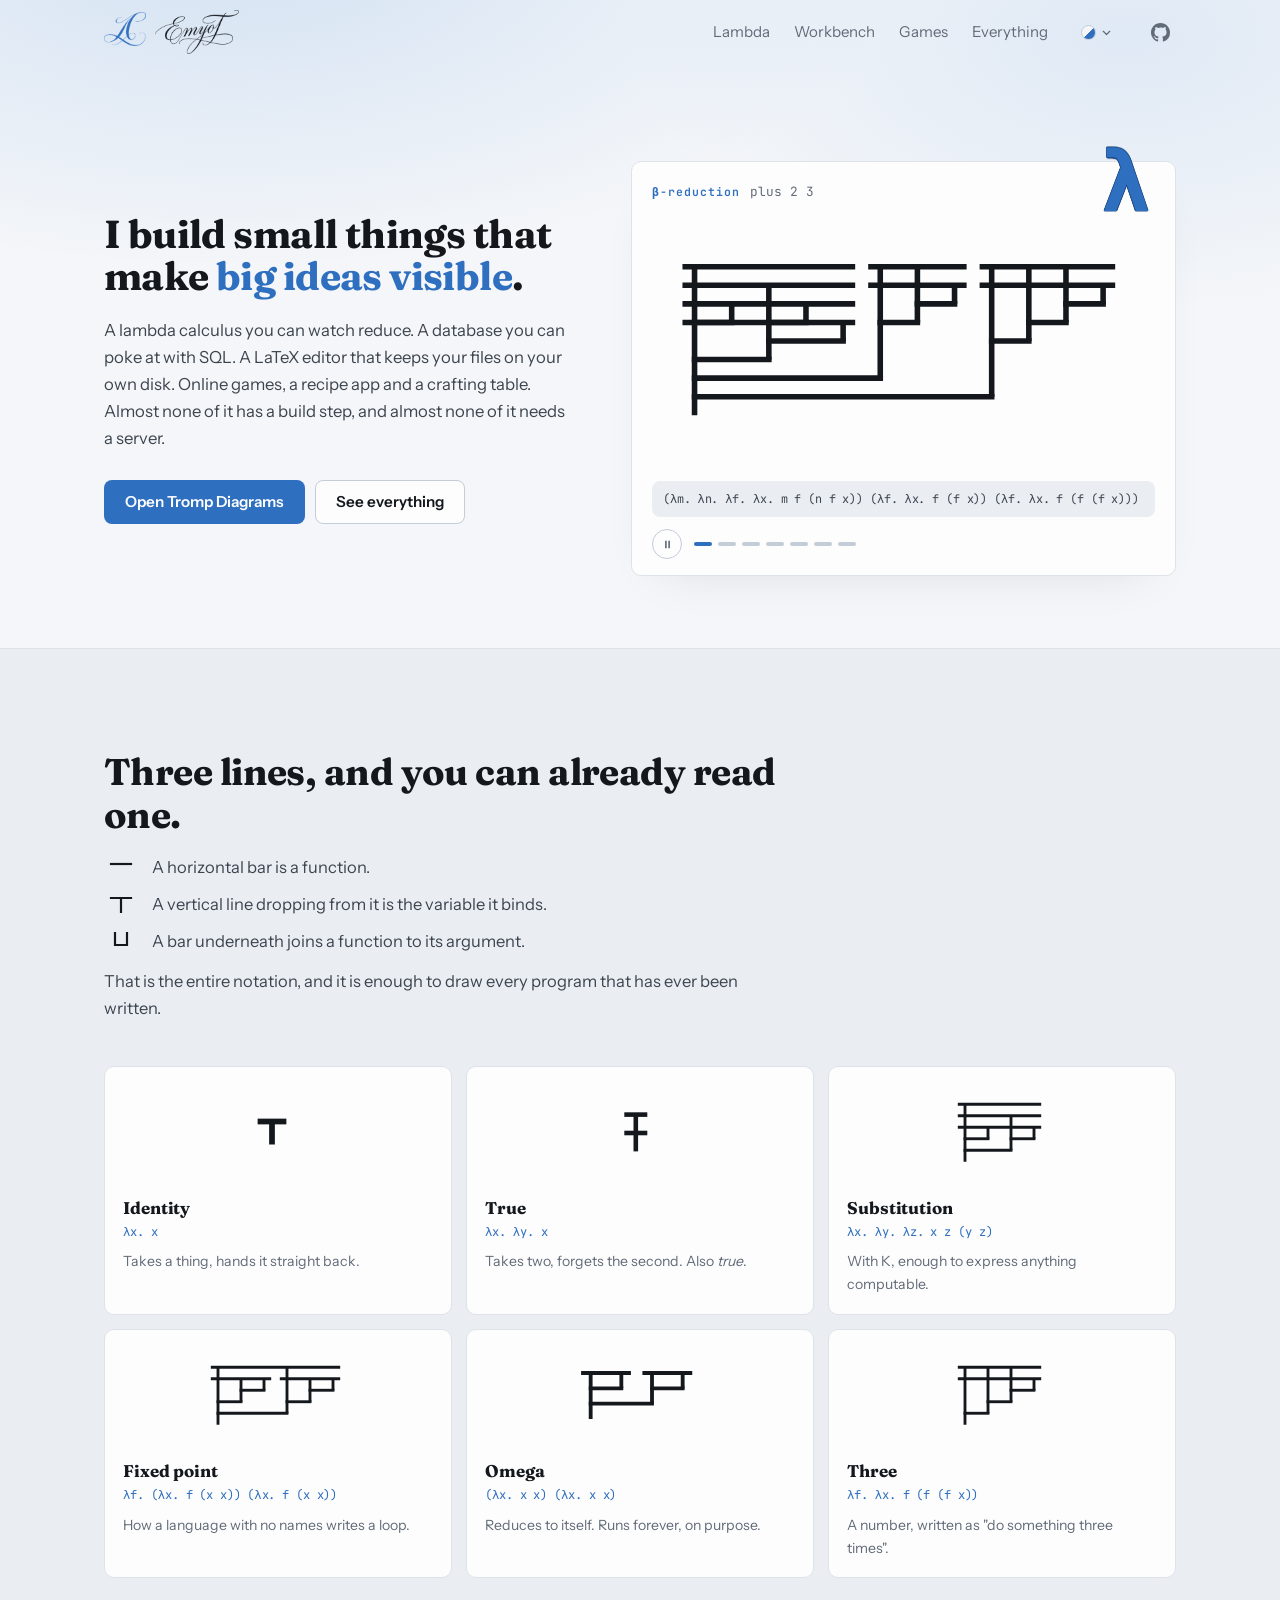
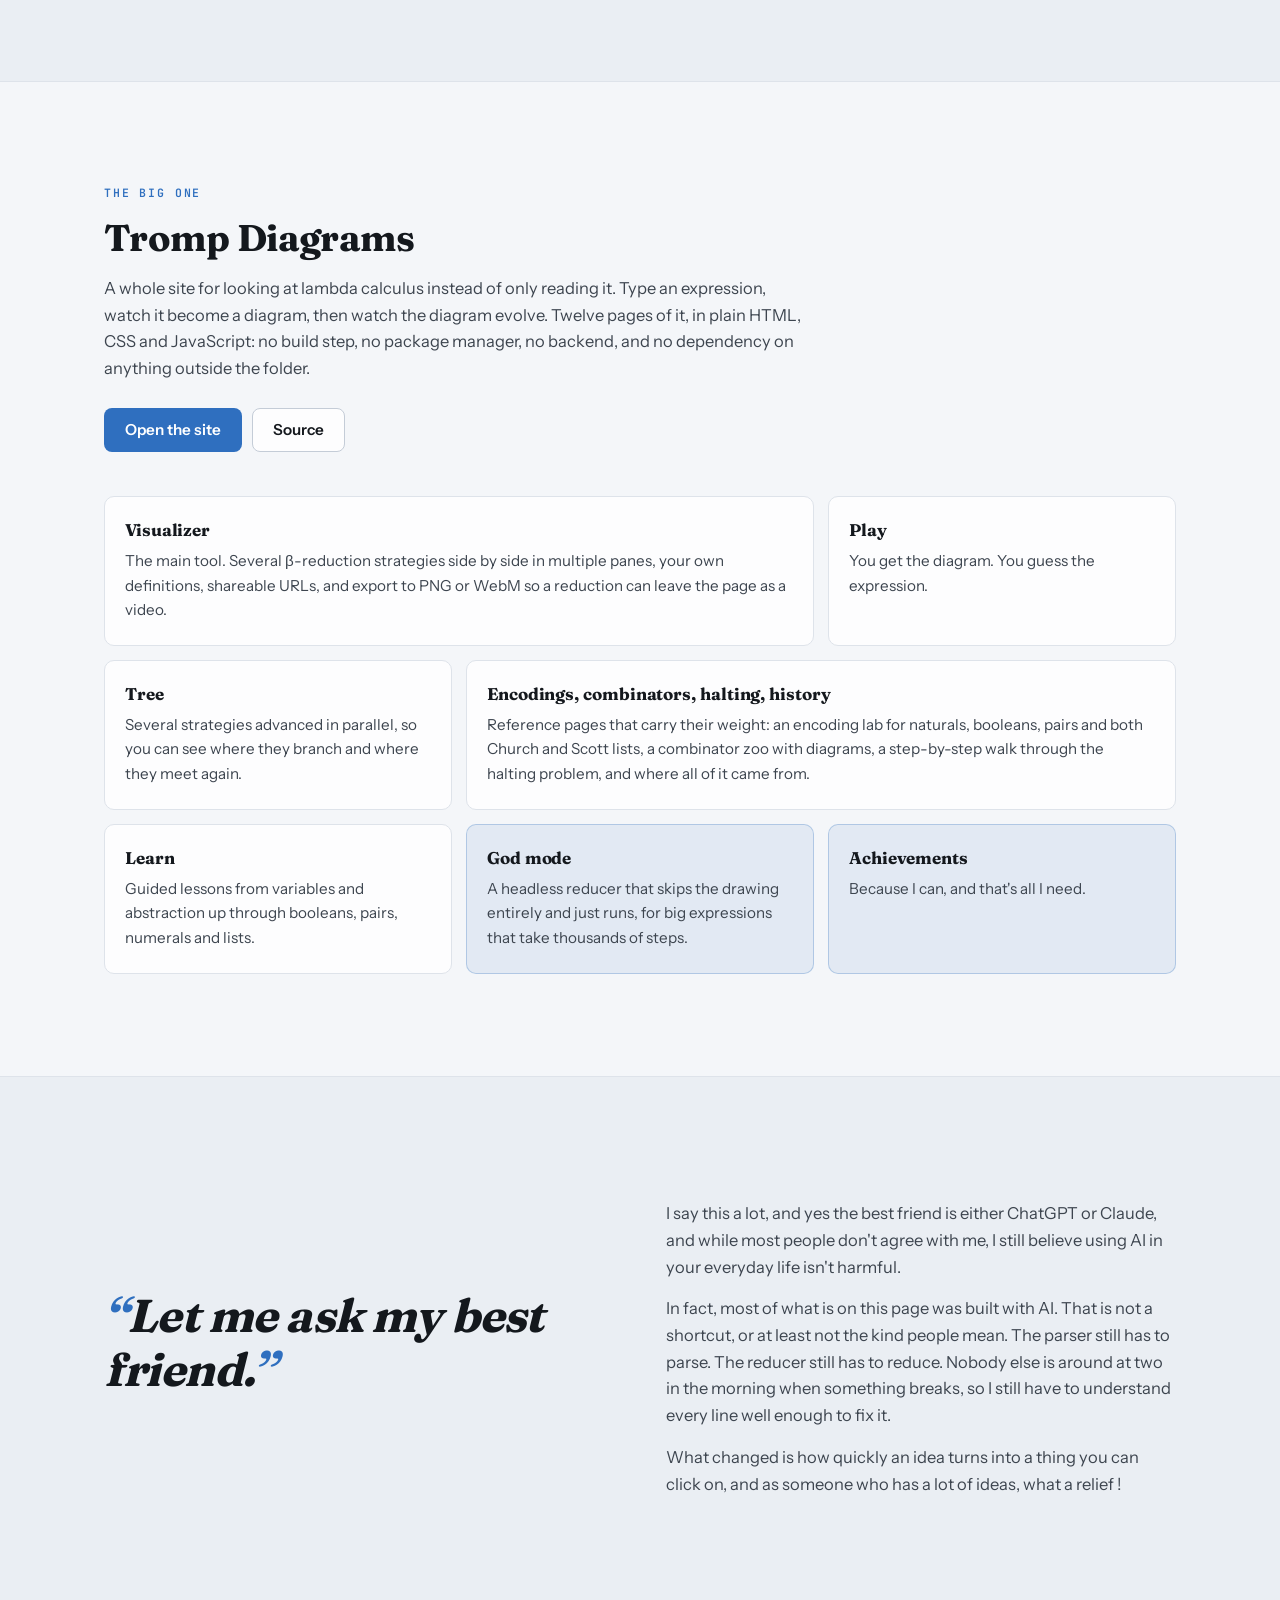
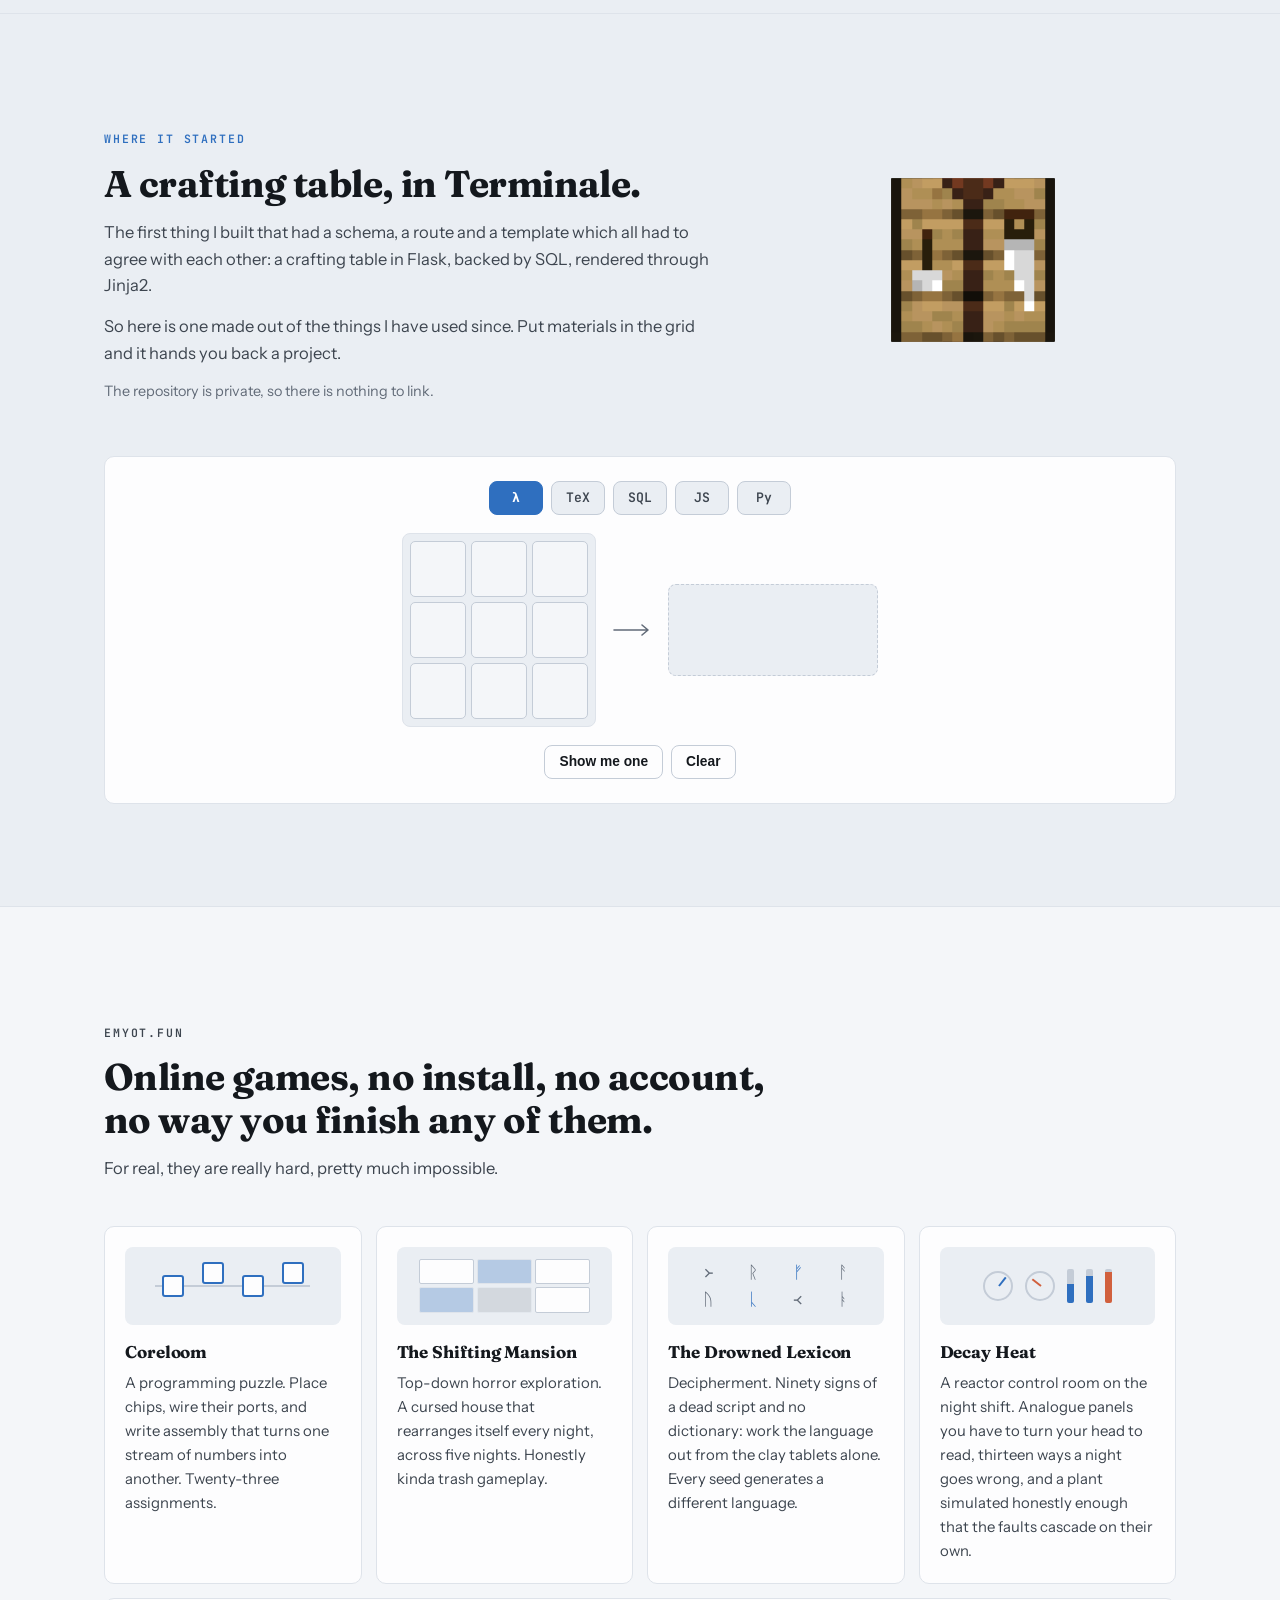
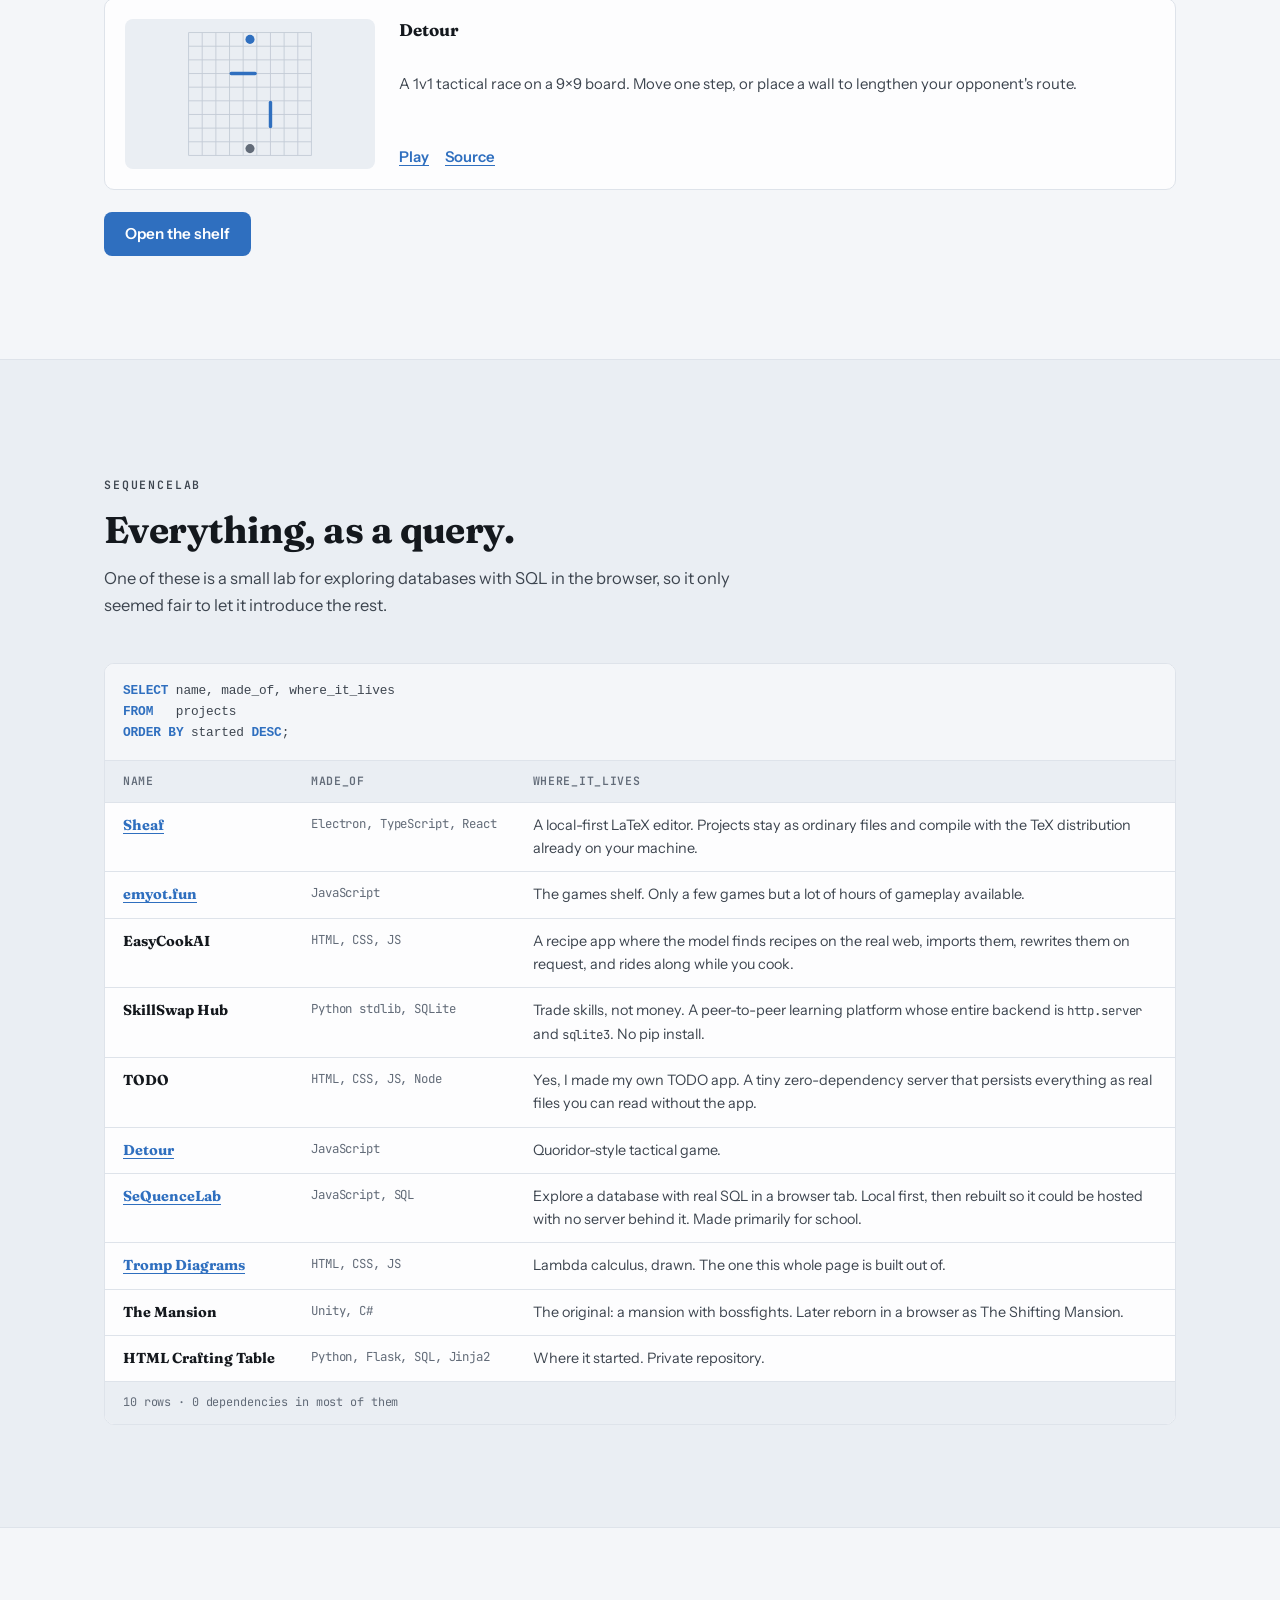
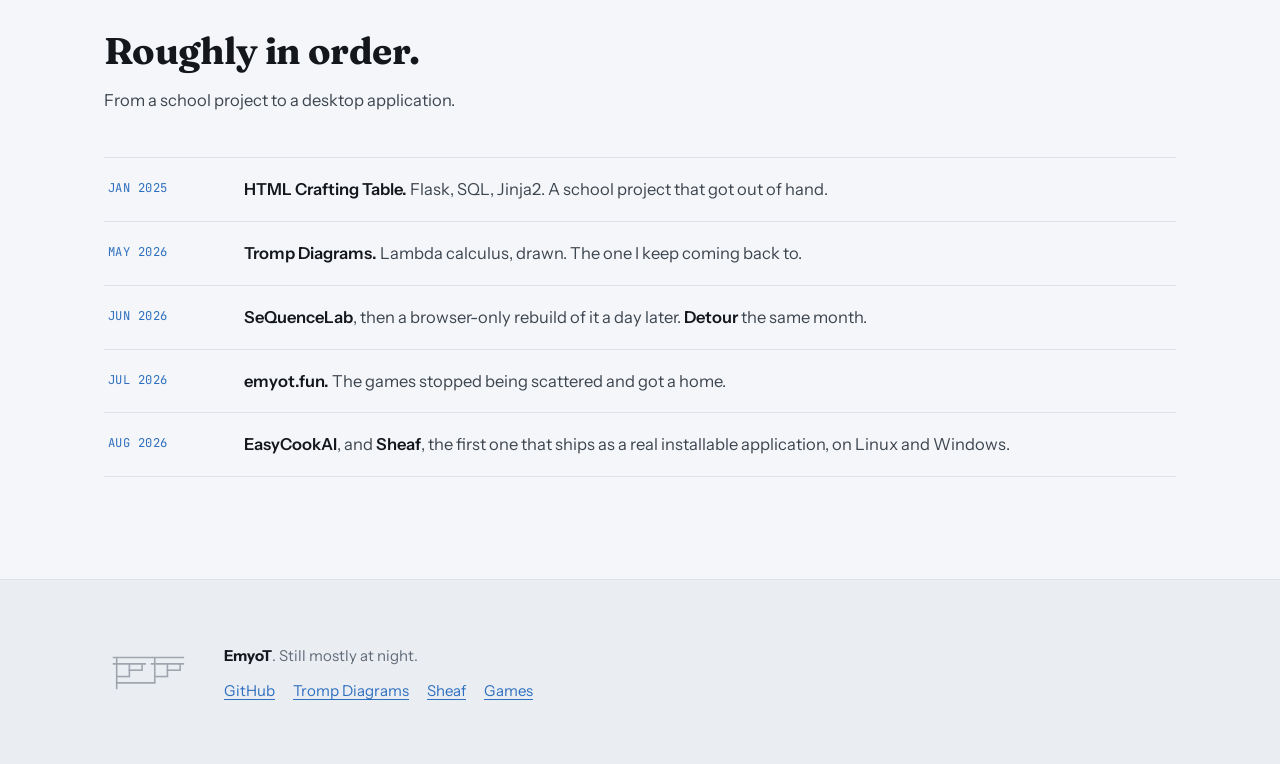
==== commit 74213349: "Added some themes" ====
--- a/index.html
+++ b/index.html
@@ -19,6 +19,14 @@
       // Reveals are opt-in from script, so the page is fully readable with no
       // JavaScript at all rather than being a column of invisible sections.
       document.documentElement.classList.add('js-reveal')
+
+      // Before first paint, or the page shows one theme and then swaps.
+      try {
+        var saved = localStorage.getItem('emyot-theme')
+        if (saved && saved !== 'system') {
+          document.documentElement.setAttribute('data-theme', saved)
+        }
+      } catch (e) {}
     </script>
   </head>
 
@@ -28,7 +36,7 @@
     <header class="nav" id="nav">
       <div class="wrap nav__inner">
         <a class="nav__brand" href="#top">
-          <span class="nav__lambda" aria-hidden="true">&#955;</span>
+          <span class="nav__lambda" aria-hidden="true"></span>
           <span class="nav__wordmark" role="img" aria-label="EmyoT"></span>
         </a>
         <nav class="nav__links">
@@ -36,6 +44,37 @@
           <a href="#workbench">Workbench</a>
           <a href="#games">Games</a>
           <a href="#index">Everything</a>
+          <div class="theme" id="theme">
+            <button
+              class="theme__button"
+              id="theme-button"
+              type="button"
+              aria-haspopup="true"
+              aria-expanded="false"
+              aria-label="Colour theme"
+            >
+              <span class="theme__dot" aria-hidden="true"></span>
+              <svg viewBox="0 0 16 16" aria-hidden="true" focusable="false">
+                <path d="M4 6.5 8 10.5 12 6.5" fill="none" stroke="currentColor" stroke-width="1.5"
+                  stroke-linecap="round" stroke-linejoin="round" />
+              </svg>
+            </button>
+            <div class="theme__menu" id="theme-menu" role="menu" hidden>
+              <button type="button" role="menuitemradio" data-theme-value="system" aria-checked="true">
+                <span class="theme__swatch theme__swatch--system" aria-hidden="true"></span>System
+              </button>
+              <button type="button" role="menuitemradio" data-theme-value="light" aria-checked="false">
+                <span class="theme__swatch theme__swatch--light" aria-hidden="true"></span>Light
+              </button>
+              <button type="button" role="menuitemradio" data-theme-value="dark" aria-checked="false">
+                <span class="theme__swatch theme__swatch--dark" aria-hidden="true"></span>Dark
+              </button>
+              <button type="button" role="menuitemradio" data-theme-value="cream" aria-checked="false">
+                <span class="theme__swatch theme__swatch--cream" aria-hidden="true"></span>Cream
+              </button>
+            </div>
+          </div>
+
           <a class="nav__icon" href="https://github.com/EmyoTyyy" rel="noopener" aria-label="GitHub">
             <svg viewBox="0 0 16 16" aria-hidden="true" focusable="false">
               <path
@@ -126,13 +165,13 @@
             <li class="vocab__item" data-reveal style="--i: 1">
               <div class="vocab__art"><svg viewBox="0 0 72 80" fill="none" stroke="currentColor" stroke-width="4" aria-hidden="true" focusable="false"><line x1="24" y1="24" x2="40" y2="24" stroke-linecap="square"/><line x1="24" y1="40" x2="40" y2="40" stroke-linecap="square"/><line x1="32" y1="24" x2="32" y2="56" stroke-linecap="butt"/></svg></div>
               <h3>True</h3>
-              <p class="mono">&#955;x.&#955;y. x</p>
+              <p class="mono">&#955;x. &#955;y. x</p>
               <p class="vocab__note">Takes two, forgets the second. Also <em>true</em>.</p>
             </li>
             <li class="vocab__item" data-reveal style="--i: 2">
               <div class="vocab__art"><svg viewBox="0 0 168 128" fill="none" stroke="currentColor" stroke-width="4" aria-hidden="true" focusable="false"><line x1="24" y1="24" x2="136" y2="24" stroke-linecap="square"/><line x1="24" y1="40" x2="136" y2="40" stroke-linecap="square"/><line x1="24" y1="56" x2="136" y2="56" stroke-linecap="square"/><line x1="32" y1="88" x2="96" y2="88" stroke-linecap="square"/><line x1="32" y1="72" x2="64" y2="72" stroke-linecap="square"/><line x1="96" y1="72" x2="128" y2="72" stroke-linecap="square"/><line x1="32" y1="24" x2="32" y2="104" stroke-linecap="butt"/><line x1="64" y1="56" x2="64" y2="72" stroke-linecap="butt"/><line x1="96" y1="40" x2="96" y2="88" stroke-linecap="butt"/><line x1="128" y1="56" x2="128" y2="72" stroke-linecap="butt"/></svg></div>
               <h3>Substitution</h3>
-              <p class="mono">&#955;x.&#955;y.&#955;z. x z (y z)</p>
+              <p class="mono">&#955;x. &#955;y. &#955;z. x z (y z)</p>
               <p class="vocab__note">With K, enough to express anything computable.</p>
             </li>
             <li class="vocab__item" data-reveal style="--i: 3">
@@ -150,7 +189,7 @@
             <li class="vocab__item" data-reveal style="--i: 5">
               <div class="vocab__art"><svg viewBox="0 0 168 128" fill="none" stroke="currentColor" stroke-width="4" aria-hidden="true" focusable="false"><line x1="24" y1="24" x2="136" y2="24" stroke-linecap="square"/><line x1="24" y1="40" x2="136" y2="40" stroke-linecap="square"/><line x1="32" y1="88" x2="64" y2="88" stroke-linecap="square"/><line x1="64" y1="72" x2="96" y2="72" stroke-linecap="square"/><line x1="96" y1="56" x2="128" y2="56" stroke-linecap="square"/><line x1="32" y1="24" x2="32" y2="104" stroke-linecap="butt"/><line x1="64" y1="24" x2="64" y2="88" stroke-linecap="butt"/><line x1="96" y1="24" x2="96" y2="72" stroke-linecap="butt"/><line x1="128" y1="40" x2="128" y2="56" stroke-linecap="butt"/></svg></div>
               <h3>Three</h3>
-              <p class="mono">&#955;f.&#955;x. f (f (f x))</p>
+              <p class="mono">&#955;f. &#955;x. f (f (f x))</p>
               <p class="vocab__note">A number, written as "do something three times".</p>
             </li>
           </ul>
@@ -164,8 +203,8 @@
             <p class="eyebrow">The big one</p>
             <h2>Tromp Diagrams</h2>
             <p class="feature__lede">
-              A whole site for looking at lambda calculus instead of only reading about it. Type an
-              expression, watch it become a picture, then watch the picture reduce. Twelve pages of
+              A whole site for looking at lambda calculus instead of only reading it. Type an
+              expression, watch it become a diagram, then watch the diagram evolve. Twelve pages of
               it, in plain HTML, CSS and JavaScript: no build step, no package manager, no backend,
               and no dependency on anything outside the folder.
             </p>
@@ -190,7 +229,7 @@
             </article>
             <article class="tile" data-reveal style="--i: 1">
               <h3>Play</h3>
-              <p>You get the diagram. You guess the expression. Hints, scoring, a daily puzzle.</p>
+              <p>You get the diagram. You guess the expression.</p>
             </article>
             <article class="tile" data-reveal style="--i: 2">
               <h3>Tree</h3>
@@ -217,15 +256,14 @@
             <article class="tile tile--tinted" data-reveal style="--i: 5">
               <h3>God mode</h3>
               <p>
-                A headless reducer that skips the drawing entirely and just runs, for terms with no
-                patience for animation.
+                A headless reducer that skips the drawing entirely and just runs, for big 
+                expressions that take thousands of steps.
               </p>
             </article>
             <article class="tile tile--tinted" data-reveal style="--i: 6">
               <h3>Achievements</h3>
               <p>
-                An unlockable badge grid, including a gold tier for things that are genuinely hard
-                to do.
+                Because I can, and that's all I need.
               </p>
             </article>
           </div>
@@ -236,23 +274,22 @@
       <section class="quote" data-reveal>
         <div class="wrap">
           <blockquote>
-            <p>Let me ask my best friend Claude.</p>
+            <p>Let me ask my best friend.</p>
           </blockquote>
           <div class="quote__body">
             <p>
-              I say this a lot. Often enough that it has become a running joke, and honestly it is
-              not much of a joke, because it is what I actually do.
+              I say this a lot, and yes the best friend is either ChatGPT or Claude, and while most
+              people don't agree with me, I still believe using AI in your everyday life isn't harmful.
             </p>
             <p>
-              Most of what is on this page was built in conversation. That is not a shortcut, or at
-              least not the kind people mean. The parser still has to parse. The reducer still has
-              to be correct on capture-avoiding substitution or the diagrams quietly lie. Nobody
-              else is around at two in the morning when something breaks, so I still have to
-              understand every line well enough to fix it.
+              In fact, most of what is on this page was built with AI. That is not a shortcut, or at
+              least not the kind people mean. The parser still has to parse. The reducer still has 
+              to reduce. Nobody else is around at two in the morning when something breaks, so I still 
+              have to understand every line well enough to fix it.
             </p>
             <p>
-              What changed is how quickly a question turns into a thing you can click on. That has
-              turned out to matter more than I expected.
+              What changed is how quickly an idea turns into a thing you can click on, and as someone 
+              who has a lot of ideas, what a relief !
             </p>
           </div>
         </div>
@@ -268,14 +305,14 @@
               <p>
                 The first thing I built that had a schema, a route and a template which all had to
                 agree with each other: a crafting table in Flask, backed by SQL, rendered through
-                Jinja2. Drop items into a grid, ask the database what they make.
+                Jinja2.
               </p>
               <p>
                 So here is one made out of the things I have used since. Put materials in the grid
                 and it hands you back a project.
               </p>
               <p class="bench__meta">
-                The repository is private, so there is nothing to link. It still counts.
+                The repository is private, so there is nothing to link.
               </p>
             </div>
 
@@ -339,10 +376,9 @@
         <div class="wrap">
           <div class="section__head" data-reveal>
             <p class="eyebrow">emyot.fun</p>
-            <h2>Online games, no install, no account.</h2>
+            <h2>Online games, no install, no account, no way you finish any of them.</h2>
             <p>
-              Saves never leave your machine. Four of them live on the shelf, the fifth keeps its
-              own repository.
+              For real, they are really hard, pretty much impossible.
             </p>
           </div>
 
@@ -365,7 +401,7 @@
               <h3>The Shifting Mansion</h3>
               <p>
                 Top-down horror exploration. A cursed house that rearranges itself every night,
-                across five nights. It started life as a Unity project on this machine.
+                across five nights. Honestly kinda trash gameplay.
               </p>
             </article>
 
@@ -399,8 +435,7 @@
               <h3>Detour</h3>
               <p>
                 A 1v1 tactical race on a 9&#215;9 board. Move one step, or place a wall to lengthen
-                your opponent's route. Walls can slow someone down but never trap them: every
-                placement has to leave both players a path home.
+                your opponent's route.
               </p>
               <p class="project__links">
                 <a href="https://emyotyyy.github.io/detour/" rel="noopener">Play</a>
@@ -455,15 +490,14 @@
                   <tr>
                     <td><a href="https://emyotyyy.github.io/emyot.fun/" rel="noopener">emyot.fun</a></td>
                     <td class="mono">JavaScript</td>
-                    <td>The games shelf. Five of them, all offline.</td>
+                    <td>The games shelf. Only a few games but a lot of hours of gameplay available.</td>
                   </tr>
                   <tr>
                     <td>EasyCookAI</td>
                     <td class="mono">HTML, CSS, JS</td>
                     <td>
-                      A recipe app where the model is not a chatbot bolted on the side: it finds
-                      recipes on the real web, imports them, rewrites them on request, and rides
-                      along while you cook. Talks to Claude or Gemini with your own key.
+                      A recipe app where the model finds recipes on the real web, imports them, rewrites 
+                      them on request, and rides along while you cook.
                     </td>
                   </tr>
                   <tr>
@@ -479,14 +513,14 @@
                     <td>TODO</td>
                     <td class="mono">HTML, CSS, JS, Node</td>
                     <td>
-                      Folder, then file, then task. A tiny zero-dependency server that persists
+                      Yes, I made my own TODO app. A tiny zero-dependency server that persists
                       everything as real files you can read without the app.
                     </td>
                   </tr>
                   <tr>
                     <td><a href="https://emyotyyy.github.io/detour/" rel="noopener">Detour</a></td>
                     <td class="mono">JavaScript</td>
-                    <td>Quoridor-style tactical race, fully offline.</td>
+                    <td>Quoridor-style tactical game.</td>
                   </tr>
                   <tr>
                     <td>
@@ -495,7 +529,7 @@
                     <td class="mono">JavaScript, SQL</td>
                     <td>
                       Explore a database with real SQL in a browser tab. Local first, then rebuilt so
-                      it could be hosted with no server behind it.
+                      it could be hosted with no server behind it. Made primarily for school.
                     </td>
                   </tr>
                   <tr>
@@ -532,12 +566,12 @@
         <div class="wrap">
           <div class="section__head" data-reveal>
             <h2>Roughly in order.</h2>
-            <p>Nine months, from a school project to a desktop application.</p>
+            <p>From a school project to a desktop application.</p>
           </div>
 
           <ol class="timeline__list">
             <li data-reveal style="--i: 0">
-              <span class="timeline__when mono">Dec 2025</span>
+              <span class="timeline__when mono">Jan 2025</span>
               <span class="timeline__what"><strong>HTML Crafting Table.</strong> Flask, SQL, Jinja2. A school project that got out of hand.</span>
             </li>
             <li data-reveal style="--i: 1">
@@ -554,7 +588,7 @@
             </li>
             <li data-reveal style="--i: 4">
               <span class="timeline__when mono">Aug 2026</span>
-              <span class="timeline__what"><strong>Sheaf</strong>, and <strong>EasyCookAI</strong>. First one that ships as a real installable application, on Linux and Windows.</span>
+              <span class="timeline__what"><strong>EasyCookAI</strong>, and <strong>Sheaf</strong>, the first one that ships as a real installable application, on Linux and Windows.</span>
             </li>
           </ol>
         </div>
--- a/styles.css
+++ b/styles.css
@@ -56,8 +56,12 @@
   --gutter: 24px;
 }
 
+/* Only when the reader has expressed no preference of their own. Guarding on
+   :not([data-theme]) rather than :not([data-theme='light']) matters once there
+   is a third theme: otherwise picking Claude on a dark desktop would get the
+   Claude tokens and then have half of them overwritten by this block. */
 @media (prefers-color-scheme: dark) {
-  :root:not([data-theme='light']) {
+  :root:not([data-theme]) {
     --page: #0e1013;
     --surface: #161a1f;
     --surface-sunken: #101317;
@@ -261,10 +265,24 @@
   text-decoration: none;
 }
 
+/* The drawn lambda from assets/logo.jpg, in the same hand as the signature.
+   Its paper is gone and it is carried as a mask, so it is painted in the
+   accent rather than tinted: that is a version for every theme, present and
+   future, without four files that have to be kept in step. Inlined for the
+   same reason the signature is, one line down. */
 .nav__lambda {
-  font-family: var(--mono);
-  font-size: 1.05rem;
-  color: var(--accent);
+  display: block;
+  /* 233 x 190 once trimmed to the ink, so 1.2252 to 1. */
+  height: 34px;
+  width: 41.7px;
+  background-color: var(--accent);
+  /* Optical, not geometric: both marks are centred on their ink, but the
+     signature hangs its swashes below the line and the lambda does not, so
+     the lambda reads low until it is lifted. Raise the number to lift it. */
+  transform: translateY(-3px);
+  --logo: url('[data-uri]');
+  -webkit-mask: var(--logo) no-repeat center / contain;
+  mask: var(--logo) no-repeat center / contain;
 }
 
 .nav__links {
@@ -1689,11 +1707,20 @@
   /* Big for a nav item, because the long swashes take most of the box and
      the letters themselves are only the middle of it. */
   height: 44px;
-  /* 254 x 132 in assets/emyot-mark.png, so 1.9242 to 1. */
+  /* 254 x 132 in the original, so 1.9242 to 1. */
   width: 84.7px;
   background-color: currentColor;
-  -webkit-mask: url('assets/emyot-mark.png') no-repeat center / contain;
-  mask: url('assets/emyot-mark.png') no-repeat center / contain;
+
+  /* The signature is inlined rather than read from assets/ because Firefox
+     refuses a PNG from file:// as a mask: every local file is its own origin
+     to it, and a mask can leak the pixels it is given, so it quietly paints
+     nothing at all. Over http the file works, but opening index.html straight
+     from disk is how this page gets looked at, and the name disappearing is
+     not an acceptable way for that to go. Greyscale, since only the alpha
+     channel of a mask is ever read. */
+  --mark: url('[data-uri]');
+  -webkit-mask: var(--mark) no-repeat center / contain;
+  mask: var(--mark) no-repeat center / contain;
 }
 
 /* Baseline alignment is meaningless once one of the two is a shape. */
@@ -1704,8 +1731,7 @@
 /* Without masking the span would paint as a solid block, so it becomes the
    word again instead. assets/emyot-light.png is the same shape in white ink
    for anywhere a mask is not an option at all. */
-@supports not ((mask-image: url('assets/emyot-mark.png')) or
-               (-webkit-mask-image: url('assets/emyot-mark.png'))) {
+@supports not ((mask-image: url('#')) or (-webkit-mask-image: url('#'))) {
   .nav__wordmark {
     width: auto;
     height: auto;
@@ -1714,6 +1740,19 @@
 
   .nav__wordmark::after {
     content: 'EmyoT';
+  }
+
+  .nav__lambda {
+    width: auto;
+    height: auto;
+    background-color: transparent;
+    font-family: var(--mono);
+    font-size: 1.05rem;
+    color: var(--accent);
+  }
+
+  .nav__lambda::after {
+    content: '\03BB';
   }
 }
 
@@ -1753,3 +1792,157 @@
 .rules__close {
   margin-top: 16px;
 }
+
+/* ══════════════════════════════════════════════════════════════════════
+   Themes chosen by hand. data-theme on the root beats the media query
+   above, so these are the last word.
+   ══════════════════════════════════════════════════════════════════════ */
+
+:root[data-theme='light'] {
+  color-scheme: light;
+}
+
+:root[data-theme='dark'] {
+  color-scheme: dark;
+}
+
+/* Cream paper and the coral, which is the whole of it. */
+:root[data-theme='cream'] {
+  color-scheme: light;
+
+  --page: #faf9f5;
+  --surface: #ffffff;
+  --surface-sunken: #f0eee6;
+  --border: #e6e1d5;
+  --border-strong: #cec7b6;
+
+  --text: #191917;
+  --text-body: #3f3b34;
+  --text-dim: #6d685e;
+
+  /* The bright coral is decoration; the deeper one carries text and buttons
+     so it still clears AA against the cream. */
+  --accent: #b5532c;
+  --accent-hover: #9c4624;
+  --accent-fg: #ffffff;
+  --accent-bright: 217, 119, 87;
+  --accent-wash: rgba(217, 119, 87, 0.13);
+
+  --ink: #191917;
+  --shade: rgba(30, 26, 20, 0.07);
+  --shade-strong: rgba(30, 26, 20, 0.14);
+}
+
+/* ───────────────────────────────────────────────────── theme picker ── */
+
+.theme {
+  position: relative;
+}
+
+.theme__button {
+  display: inline-flex;
+  align-items: center;
+  gap: 4px;
+  height: 32px;
+  padding: 0 6px 0 8px;
+  border: 1px solid transparent;
+  border-radius: var(--radius-control);
+  background: transparent;
+  color: var(--text-dim);
+  cursor: pointer;
+}
+
+.theme__button:hover,
+.theme__button[aria-expanded='true'] {
+  color: var(--text);
+  border-color: var(--border-strong);
+}
+
+.theme__button svg {
+  width: 13px;
+  height: 13px;
+  transition: transform 160ms ease;
+}
+
+.theme__button[aria-expanded='true'] svg {
+  transform: rotate(180deg);
+}
+
+.theme__dot {
+  width: 15px;
+  height: 15px;
+  border-radius: 50%;
+  border: 1px solid var(--border-strong);
+  background: linear-gradient(135deg, var(--page) 50%, var(--accent) 50%);
+}
+
+.theme__menu {
+  position: absolute;
+  top: calc(100% + 6px);
+  right: 0;
+  z-index: 30;
+  display: grid;
+  gap: 1px;
+  min-width: 158px;
+  padding: 5px;
+  border: 1px solid var(--border);
+  border-radius: var(--radius-control);
+  background: var(--surface);
+  box-shadow: 0 14px 34px -18px var(--shade-strong);
+}
+
+.theme__menu[hidden] {
+  display: none;
+}
+
+.theme__menu button {
+  display: flex;
+  align-items: center;
+  gap: 9px;
+  width: 100%;
+  padding: 7px 9px;
+  border: 0;
+  border-radius: 6px;
+  background: transparent;
+  color: var(--text-body);
+  font: inherit;
+  font-size: 0.9rem;
+  text-align: left;
+  cursor: pointer;
+}
+
+.theme__menu button:hover {
+  background: var(--surface-sunken);
+  color: var(--text);
+}
+
+.theme__menu button[aria-checked='true'] {
+  color: var(--accent);
+  font-weight: 600;
+}
+
+.theme__swatch {
+  width: 15px;
+  height: 15px;
+  flex: none;
+  border-radius: 50%;
+  border: 1px solid var(--border-strong);
+}
+
+/* Each swatch is the theme it selects, so the names are a label and not the
+   only clue. Fixed colours on purpose: they must not follow the theme. */
+.theme__swatch--light {
+  background: linear-gradient(135deg, #f4f6f9 50%, #2f6fbf 50%);
+}
+
+.theme__swatch--dark {
+  background: linear-gradient(135deg, #0e1013 50%, #5292d9 50%);
+}
+
+.theme__swatch--cream {
+  background: linear-gradient(135deg, #faf9f5 50%, #d97757 50%);
+}
+
+.theme__swatch--system {
+  background: linear-gradient(135deg, #f4f6f9 50%, #0e1013 50%);
+}
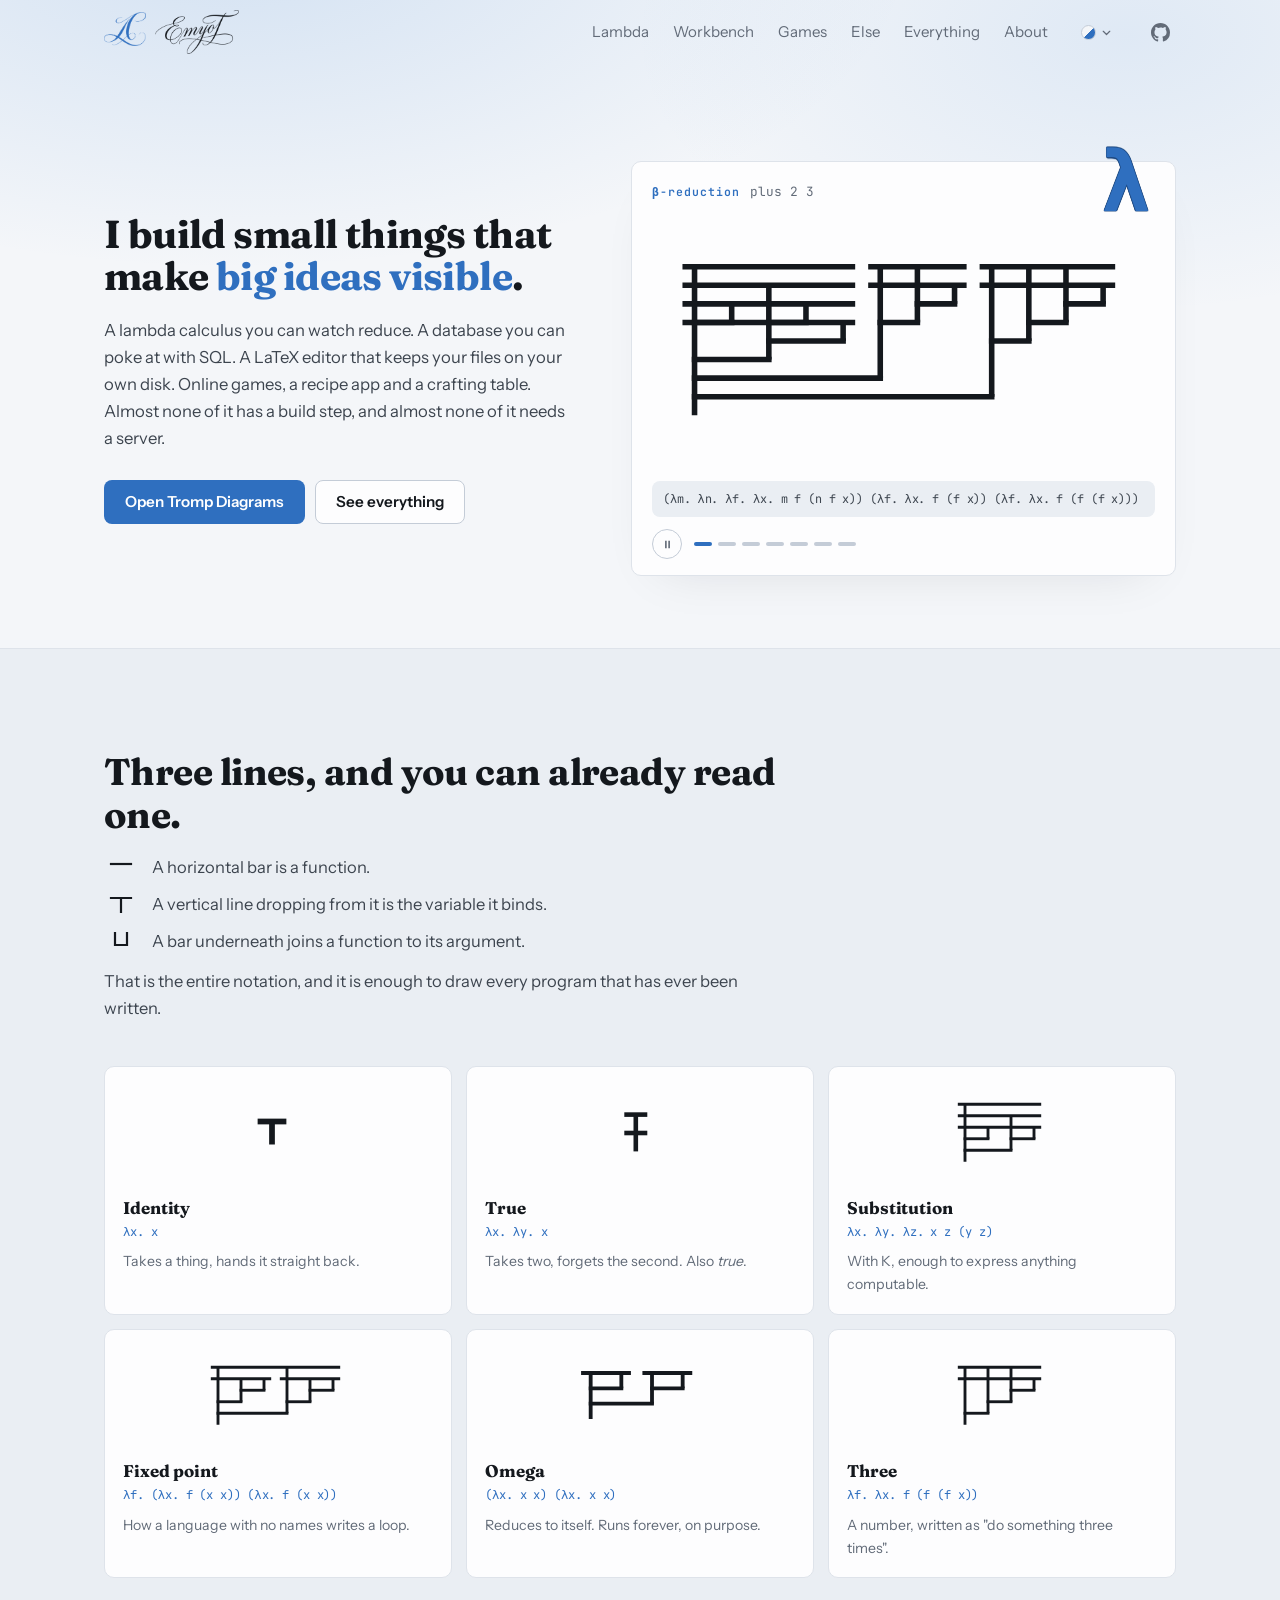
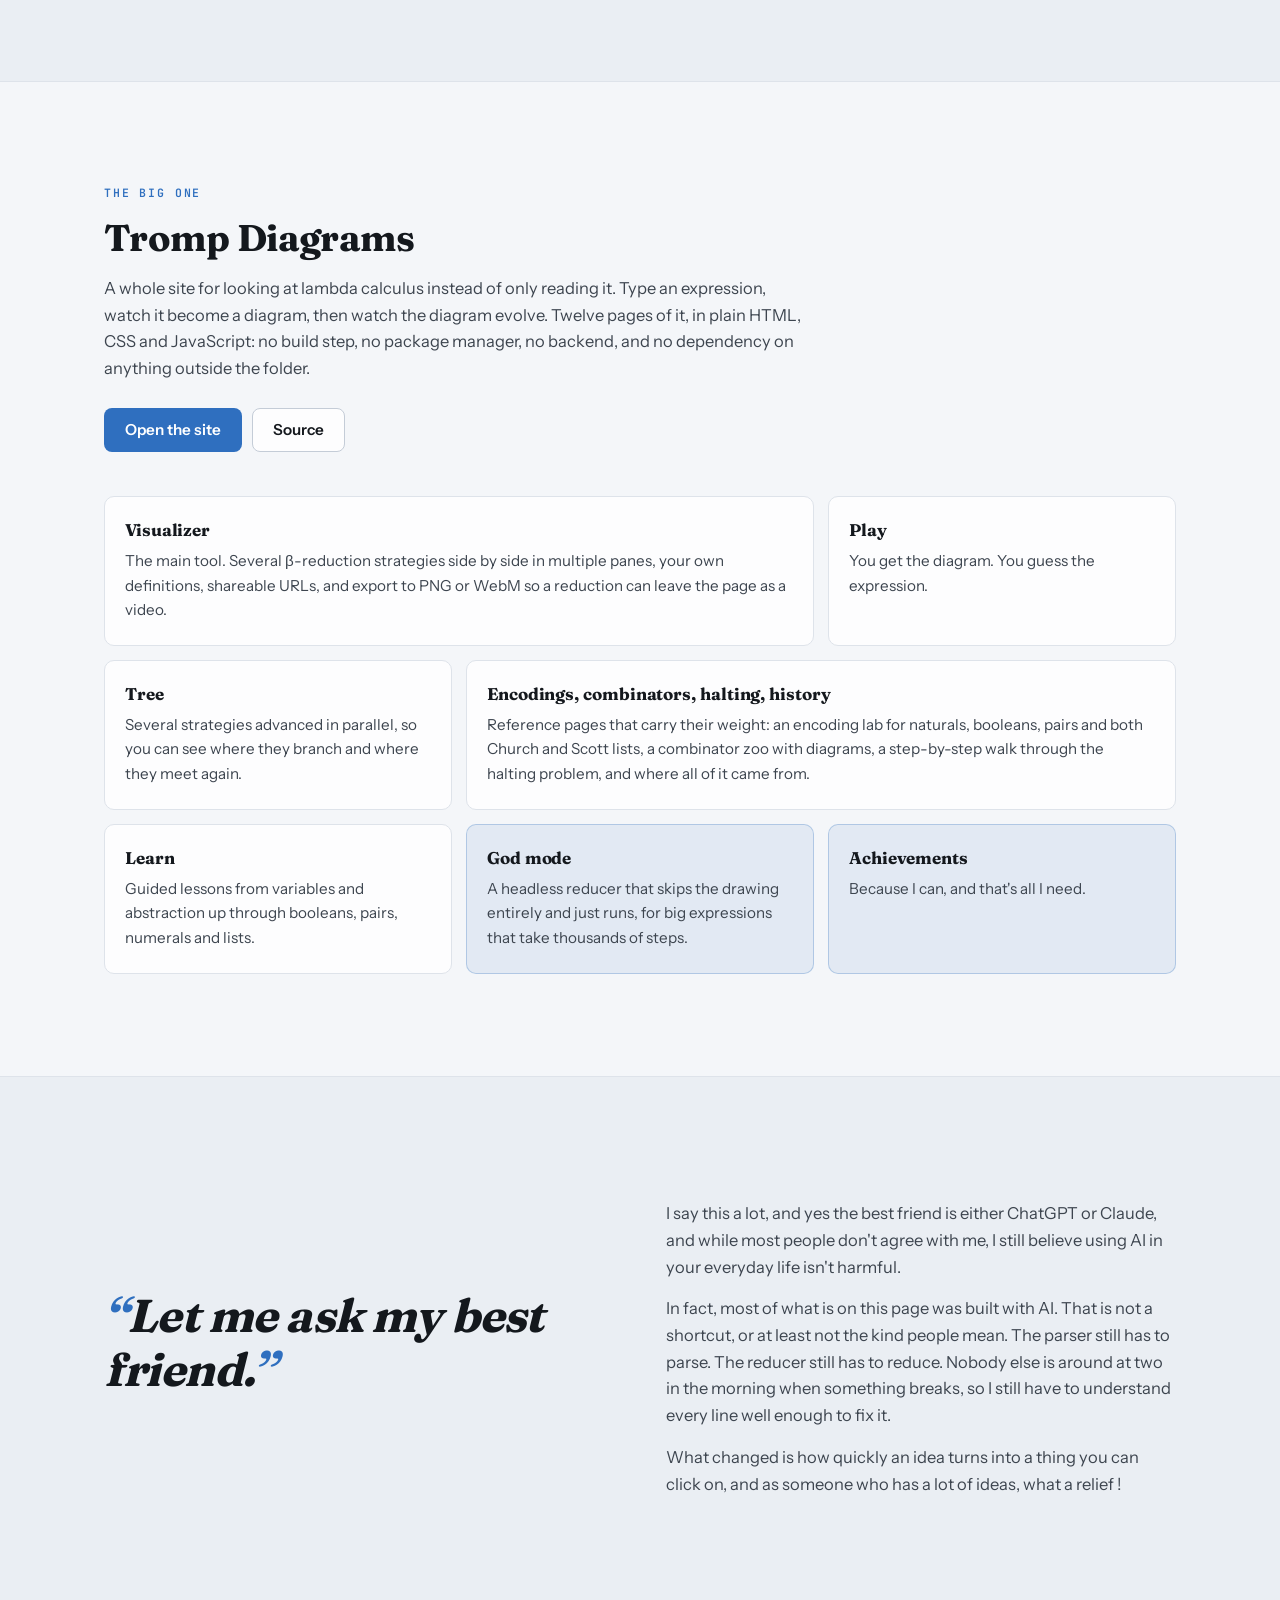
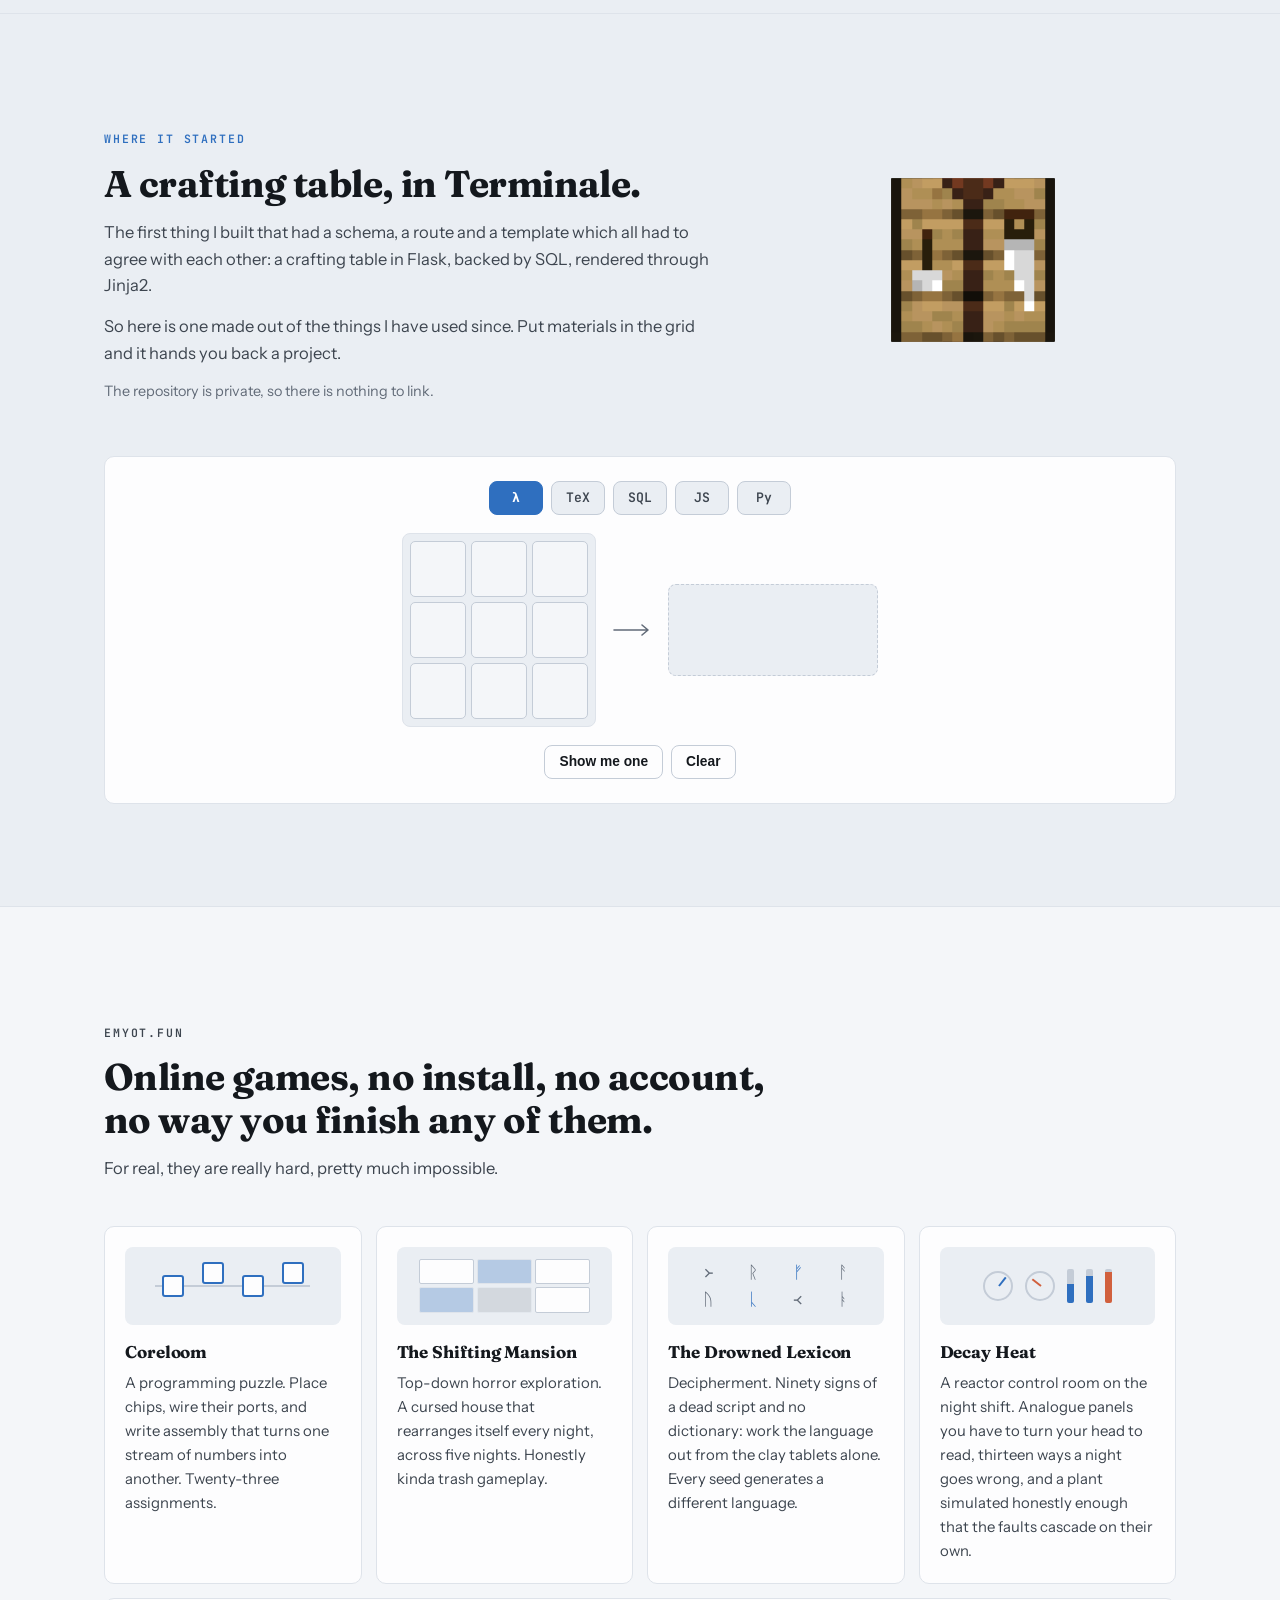
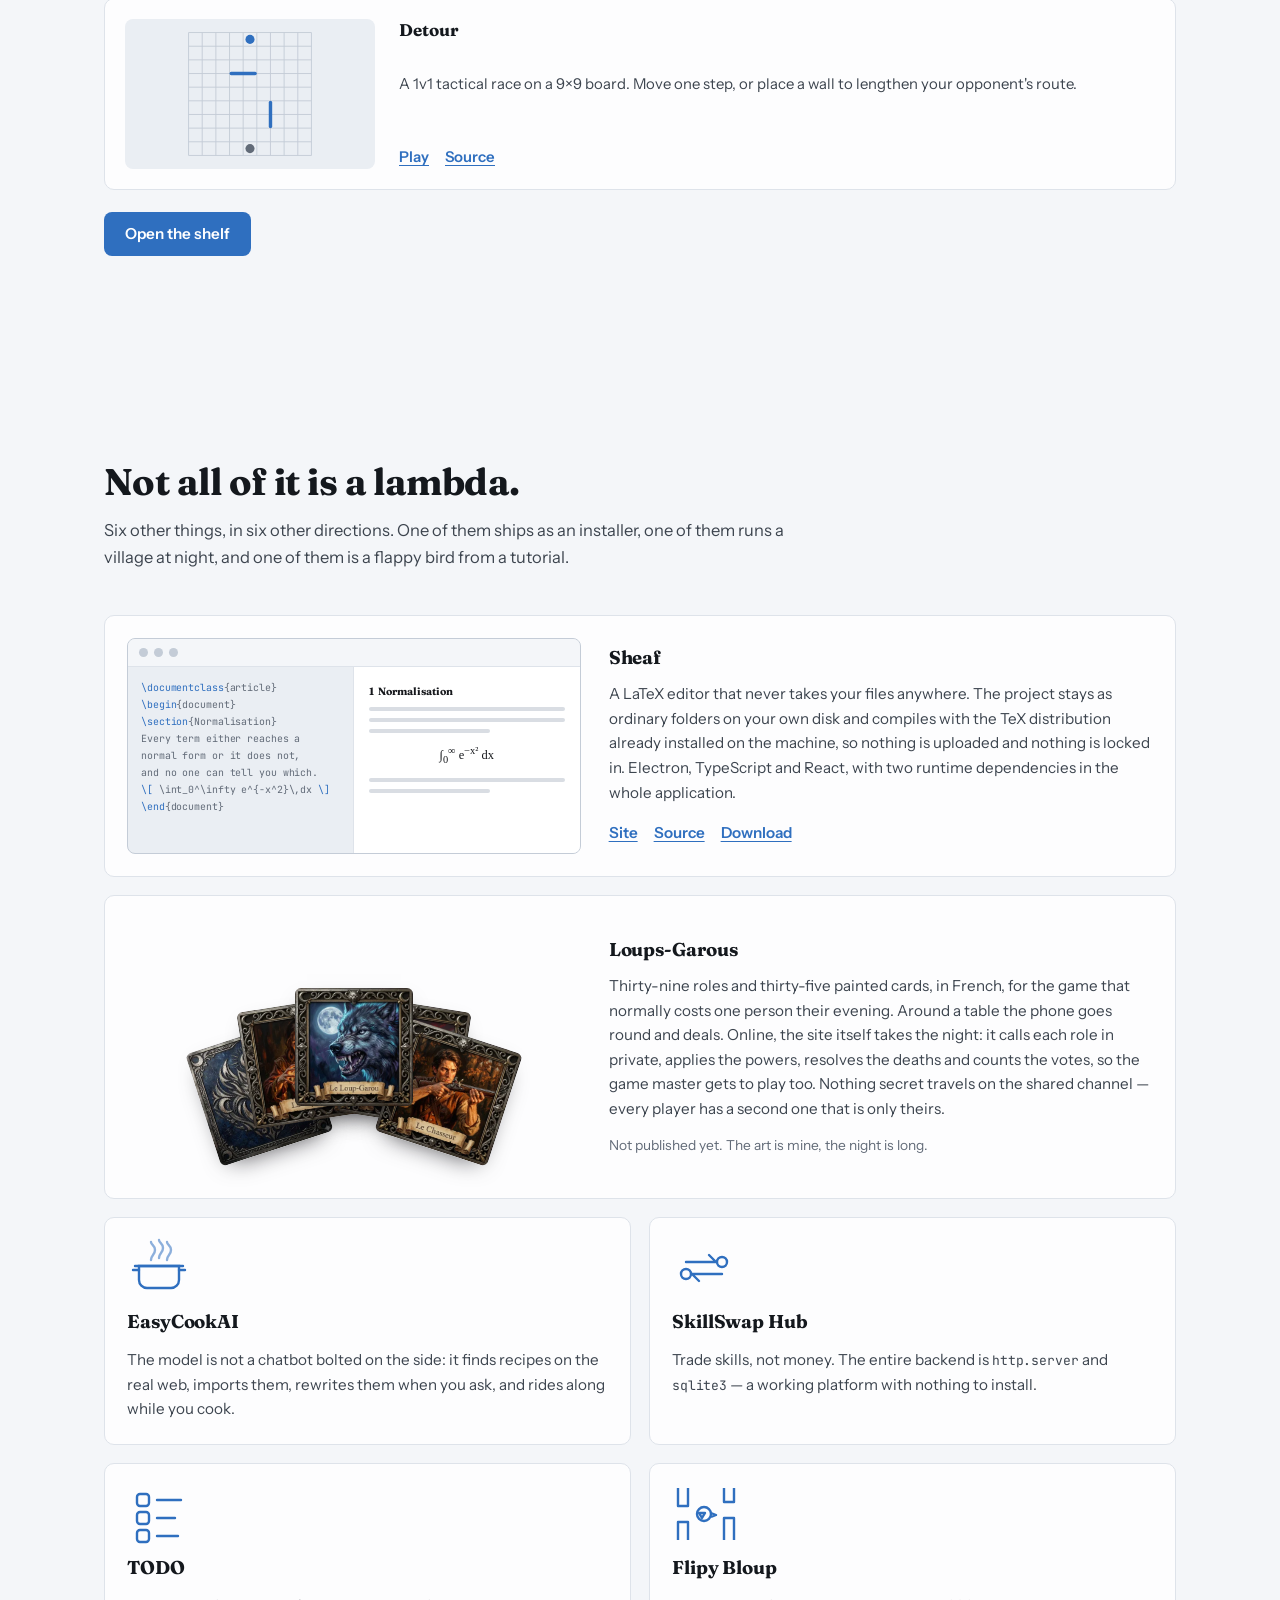
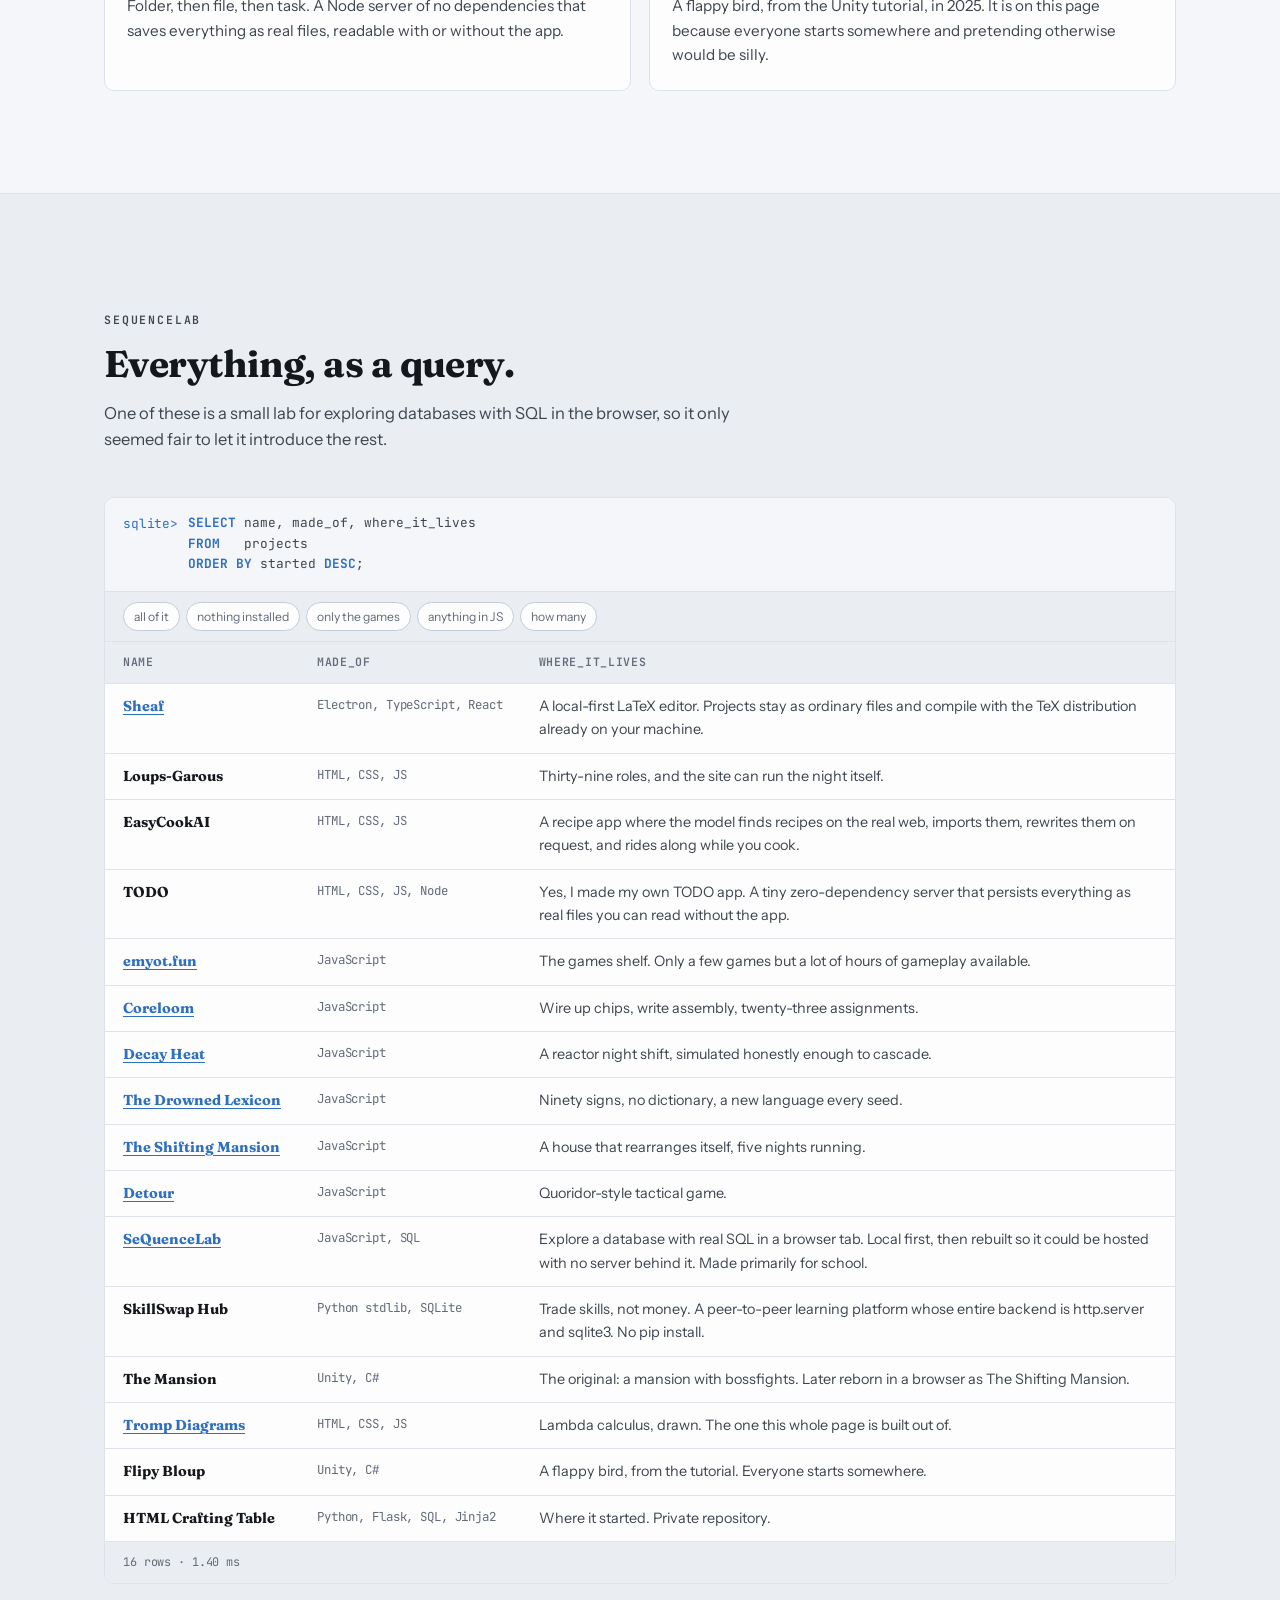
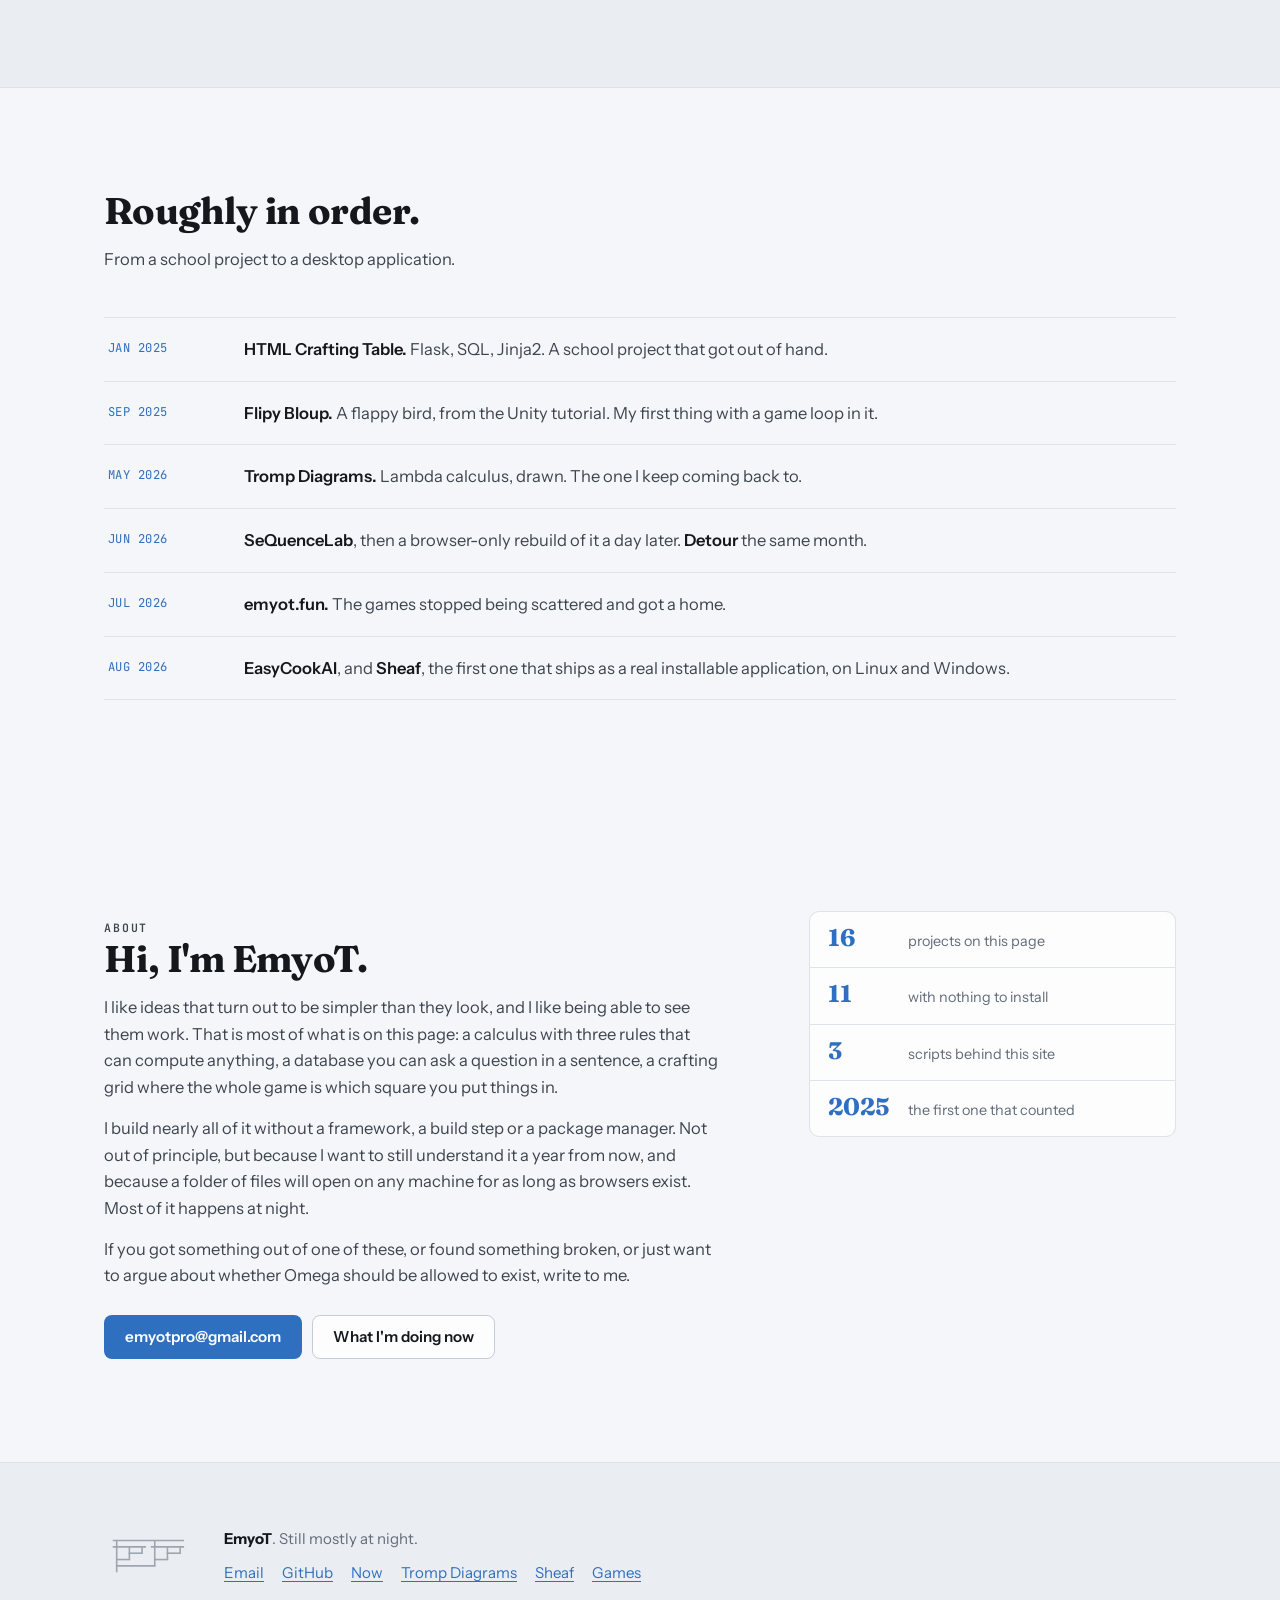
==== commit 1e89b9ca: "Added stuff" ====
--- a/index.html
+++ b/index.html
@@ -9,6 +9,33 @@
       content="Lambda calculus you can watch reduce, a LaTeX editor, a SQL lab, four browser games and a crafting table. Mostly with no dependencies and no build step."
     />
     <meta name="color-scheme" content="light dark" />
+    <link rel="canonical" href="https://emyotyyy.github.io/" />
+    <meta name="author" content="EmyoT" />
+
+    <!-- What the link looks like when it is pasted somewhere. The image is a
+         real 1200x630 file rather than a scaled favicon, because every one of
+         these places crops and compresses whatever it is given. -->
+    <meta property="og:type" content="website" />
+    <meta property="og:site_name" content="EmyoT" />
+    <meta property="og:url" content="https://emyotyyy.github.io/" />
+    <meta property="og:title" content="EmyoT — I build small things that make big ideas visible" />
+    <meta
+      property="og:description"
+      content="Lambda calculus you can watch reduce, a LaTeX editor, a SQL lab, four browser games and a crafting table. Mostly with no dependencies and no build step."
+    />
+    <meta property="og:image" content="https://emyotyyy.github.io/assets/og.png" />
+    <meta property="og:image:width" content="1200" />
+    <meta property="og:image:height" content="630" />
+    <meta property="og:image:alt" content="A lambda term drawn as a Tromp diagram, signed EmyoT." />
+    <meta property="og:locale" content="en" />
+
+    <meta name="twitter:card" content="summary_large_image" />
+    <meta name="twitter:title" content="EmyoT — I build small things that make big ideas visible" />
+    <meta
+      name="twitter:description"
+      content="Lambda calculus you can watch reduce, a LaTeX editor, a SQL lab, four browser games and a crafting table."
+    />
+    <meta name="twitter:image" content="https://emyotyyy.github.io/assets/og.png" />
     <link rel="icon" href="data:image/svg+xml,%3Csvg xmlns='http://www.w3.org/2000/svg' viewBox='0 0 32 32'%3E%3Ctext x='50%25' y='54%25' dominant-baseline='middle' text-anchor='middle' font-size='28' font-family='serif' fill='%237aa2f7'%3E%CE%BB%3C/text%3E%3C/svg%3E" />
 
     <link rel="preload" href="fonts/fraunces-latin-wght-normal.woff2" as="font" type="font/woff2" crossorigin />
@@ -43,7 +70,9 @@
           <a href="#tromp">Lambda</a>
           <a href="#workbench">Workbench</a>
           <a href="#games">Games</a>
+          <a href="#elsewhere">Else</a>
           <a href="#index">Everything</a>
+          <a href="#about">About</a>
           <div class="theme" id="theme">
             <button
               class="theme__button"
@@ -452,6 +481,159 @@
         </div>
       </section>
 
+      <!-- ─────────────────────────────────────────── everything else ── -->
+      <section class="section shelf" id="elsewhere">
+        <div class="wrap">
+          <div class="section__head" data-reveal>
+            <h2>Not all of it is a lambda.</h2>
+            <p>
+              Six other things, in six other directions. One of them ships as an installer, one
+              of them runs a village at night, and one of them is a flappy bird from a tutorial.
+            </p>
+          </div>
+
+          <div class="shelf__grid">
+            <!-- Sheaf: source on the left, a compiled page on the right, which
+                 is the whole point of the application in one picture. -->
+            <article class="shelf__card shelf__card--wide" data-reveal style="--i: 0">
+              <div class="editor" aria-hidden="true">
+                <div class="editor__bar"><span></span><span></span><span></span></div>
+                <div class="editor__panes">
+                  <pre class="editor__src mono"><span class="tex-cmd">\documentclass</span>{article}
+<span class="tex-cmd">\begin</span>{document}
+<span class="tex-cmd">\section</span>{Normalisation}
+Every term either reaches a
+normal form or it does not,
+and no one can tell you which.
+<span class="tex-cmd">\[</span> \int_0^\infty e^{-x^2}\,dx <span class="tex-cmd">\]</span>
+<span class="tex-cmd">\end</span>{document}</pre>
+                  <div class="editor__pdf">
+                    <span class="editor__sweep"></span>
+                    <span class="editor__h">1&nbsp;&nbsp;Normalisation</span>
+                    <span class="editor__line"></span>
+                    <span class="editor__line"></span>
+                    <span class="editor__line editor__line--short"></span>
+                    <span class="editor__formula">
+                      &#8747;<sub>0</sub><sup>&#8734;</sup>&nbsp;e<sup>&#8722;x&#178;</sup>&nbsp;dx
+                    </span>
+                    <span class="editor__line"></span>
+                    <span class="editor__line editor__line--short"></span>
+                  </div>
+                </div>
+              </div>
+              <div class="shelf__text">
+                <h3>Sheaf</h3>
+                <p>
+                  A LaTeX editor that never takes your files anywhere. The project stays as
+                  ordinary folders on your own disk and compiles with the TeX distribution
+                  already installed on the machine, so nothing is uploaded and nothing is
+                  locked in. Electron, TypeScript and React, with two runtime dependencies in
+                  the whole application.
+                </p>
+                <p class="project__links">
+                  <a href="https://emyotyyy.github.io/sheaf/" rel="noopener">Site</a>
+                  <a href="https://github.com/EmyoTyyy/sheaf" rel="noopener">Source</a>
+                  <a href="https://github.com/EmyoTyyy/sheaf/releases/latest" rel="noopener">Download</a>
+                </p>
+              </div>
+            </article>
+
+            <!-- Loups-Garous: the real cards from the project, fanned. -->
+            <article class="shelf__card shelf__card--wide shelf__card--flip" data-reveal style="--i: 1">
+              <div class="fan" aria-hidden="true">
+                <img class="fan__card" style="--i: -2; --a: 2" src="assets/lg-verso.webp" alt="" width="320" height="320" loading="lazy" decoding="async" />
+                <img class="fan__card" style="--i: -1; --a: 1" src="assets/lg-voyante.webp" alt="" width="320" height="320" loading="lazy" decoding="async" />
+                <img class="fan__card" style="--i: 0; --a: 0" src="assets/lg-loup-garou.webp" alt="" width="320" height="320" loading="lazy" decoding="async" />
+                <img class="fan__card" style="--i: 1; --a: 1" src="assets/lg-sorciere-du-crepuscule.webp" alt="" width="320" height="320" loading="lazy" decoding="async" />
+                <img class="fan__card" style="--i: 2; --a: 2" src="assets/lg-chasseur.webp" alt="" width="320" height="320" loading="lazy" decoding="async" />
+              </div>
+              <div class="shelf__text">
+                <h3>Loups-Garous</h3>
+                <p>
+                  Thirty-nine roles and thirty-five painted cards, in French, for the game that
+                  normally costs one person their evening. Around a table the phone goes round
+                  and deals. Online, the site itself takes the night: it calls each role in
+                  private, applies the powers, resolves the deaths and counts the votes, so the
+                  game master gets to play too. Nothing secret travels on the shared channel —
+                  every player has a second one that is only theirs.
+                </p>
+                <p class="shelf__meta">Not published yet. The art is mine, the night is long.</p>
+              </div>
+            </article>
+
+            <article class="shelf__card" data-reveal style="--i: 2">
+              <div class="mark mark--pot" aria-hidden="true">
+                <svg viewBox="0 0 64 56" fill="none" stroke="currentColor" stroke-width="2.4" stroke-linecap="round">
+                  <path class="steam" d="M24 20c0-5 4-5 4-10s-4-5-4-8" />
+                  <path class="steam" d="M32 18c0-5 4-5 4-10s-4-5-4-8" />
+                  <path class="steam" d="M40 20c0-5 4-5 4-10s-4-5-4-8" />
+                  <path d="M12 26h40v14a8 8 0 0 1-8 8H20a8 8 0 0 1-8-8z" />
+                  <path d="M8 26h48M52 30h6M12 30H6" />
+                </svg>
+              </div>
+              <h3>EasyCookAI</h3>
+              <p>
+                The model is not a chatbot bolted on the side: it finds recipes on the real web,
+                imports them, rewrites them when you ask, and rides along while you cook.
+              </p>
+            </article>
+
+            <article class="shelf__card" data-reveal style="--i: 3">
+              <div class="mark mark--swap" aria-hidden="true">
+                <svg viewBox="0 0 64 56" fill="none" stroke="currentColor" stroke-width="2.4" stroke-linecap="round" stroke-linejoin="round">
+                  <path class="swap-a" d="M14 22h30l-7-7M50 34H20l7 7" />
+                  <circle cx="14" cy="34" r="5" />
+                  <circle cx="50" cy="22" r="5" />
+                </svg>
+              </div>
+              <h3>SkillSwap Hub</h3>
+              <p>
+                Trade skills, not money. The entire backend is <span class="mono">http.server</span>
+                and <span class="mono">sqlite3</span> — a working platform with nothing to install.
+              </p>
+            </article>
+
+            <article class="shelf__card" data-reveal style="--i: 4">
+              <div class="mark mark--todo" aria-hidden="true">
+                <svg viewBox="0 0 64 56" fill="none" stroke="currentColor" stroke-width="2.4" stroke-linecap="round" stroke-linejoin="round">
+                  <rect x="10" y="8" width="12" height="12" rx="3" />
+                  <path d="M30 14h24" />
+                  <rect x="10" y="26" width="12" height="12" rx="3" />
+                  <path d="M30 32h18" />
+                  <rect x="10" y="44" width="12" height="12" rx="3" />
+                  <path d="M30 50h21" />
+                  <path class="tick" d="M12.5 14.5l3 3 6-6.5" />
+                </svg>
+              </div>
+              <h3>TODO</h3>
+              <p>
+                Folder, then file, then task. A Node server of no dependencies that saves
+                everything as real files, readable with or without the app.
+              </p>
+            </article>
+
+            <article class="shelf__card" data-reveal style="--i: 5">
+              <div class="mark mark--bird" aria-hidden="true">
+                <svg viewBox="0 0 64 56" fill="none" stroke="currentColor" stroke-width="2.4" stroke-linejoin="round">
+                  <path d="M6 2v18h10V2M6 54V36h10v18" />
+                  <path d="M52 2v14h10V2M52 54V32h10v22" />
+                  <g class="bird">
+                    <circle cx="32" cy="28" r="7" />
+                    <path d="M39 27l5 2-5 2" />
+                    <path d="M27 27h6l-3 5z" />
+                  </g>
+                </svg>
+              </div>
+              <h3>Flipy Bloup</h3>
+              <p>
+                A flappy bird, from the Unity tutorial, in 2025. It is on this page because
+                everyone starts somewhere and pretending otherwise would be silly.
+              </p>
+            </article>
+          </div>
+        </div>
+      </section>
+
       <!-- ──────────────────────────────────────────── the index ── -->
       <section class="section index" id="index">
         <div class="wrap">
@@ -465,27 +647,65 @@
           </div>
 
           <div class="query" data-reveal>
-            <pre class="query__sql mono"><code><span class="kw">SELECT</span> name, made_of, where_it_lives
-<span class="kw">FROM</span>   projects
-<span class="kw">ORDER</span> <span class="kw">BY</span> started <span class="kw">DESC</span>;</code></pre>
+            <div class="query__console">
+              <span class="query__prompt mono" aria-hidden="true">sqlite&gt;</span>
+              <div class="query__editor">
+                <pre class="query__paint mono" id="sql-paint" aria-hidden="true"></pre>
+                <textarea
+                  class="query__input mono"
+                  id="sql"
+                  rows="3"
+                  spellcheck="false"
+                  autocapitalize="off"
+                  autocorrect="off"
+                  autocomplete="off"
+                  aria-label="SQL query, runs as you type"
+                >SELECT name, made_of, where_it_lives
+FROM   projects
+ORDER BY started DESC;</textarea>
+              </div>
+            </div>
+
+            <div class="query__chips" role="group" aria-label="Example queries">
+              <button type="button" data-sql="SELECT name, made_of, where_it_lives&#10;FROM   projects&#10;ORDER BY started DESC;">all of it</button>
+              <button type="button" data-sql="SELECT name, made_of&#10;FROM   projects&#10;WHERE  deps = 0;">nothing installed</button>
+              <button type="button" data-sql="SELECT name, started, where_it_lives&#10;FROM   projects&#10;WHERE  kind = 'game'&#10;ORDER BY started;">only the games</button>
+              <button type="button" data-sql="SELECT * FROM projects&#10;WHERE made_of LIKE '%JS%' OR made_of LIKE '%JavaScript%'&#10;ORDER BY started DESC LIMIT 5;">anything in JS</button>
+              <button type="button" data-sql="SELECT count(*) FROM projects;">how many</button>
+            </div>
 
             <div class="query__scroll">
+              <!-- These rows are the answer to the query above, written out so
+                   the index still reads with JavaScript off. With it on, the
+                   console replaces them on every keystroke. -->
               <table class="query__table">
-                <thead>
+                <thead id="sql-head">
                   <tr>
                     <th>name</th>
                     <th>made_of</th>
                     <th>where_it_lives</th>
                   </tr>
                 </thead>
-                <tbody>
+                <tbody id="sql-body">
                   <tr>
                     <td><a href="https://emyotyyy.github.io/sheaf/" rel="noopener">Sheaf</a></td>
                     <td class="mono">Electron, TypeScript, React</td>
-                    <td>
-                      A local-first LaTeX editor. Projects stay as ordinary files and compile with
-                      the TeX distribution already on your machine.
-                    </td>
+                    <td>A local-first LaTeX editor. Projects stay as ordinary files and compile with the TeX distribution already on your machine.</td>
+                  </tr>
+                  <tr>
+                    <td>Loups-Garous</td>
+                    <td class="mono">HTML, CSS, JS</td>
+                    <td>Thirty-nine roles, and the site can run the night itself.</td>
+                  </tr>
+                  <tr>
+                    <td>EasyCookAI</td>
+                    <td class="mono">HTML, CSS, JS</td>
+                    <td>A recipe app where the model finds recipes on the real web, imports them, rewrites them on request, and rides along while you cook.</td>
+                  </tr>
+                  <tr>
+                    <td>TODO</td>
+                    <td class="mono">HTML, CSS, JS, Node</td>
+                    <td>Yes, I made my own TODO app. A tiny zero-dependency server that persists everything as real files you can read without the app.</td>
                   </tr>
                   <tr>
                     <td><a href="https://emyotyyy.github.io/emyot.fun/" rel="noopener">emyot.fun</a></td>
@@ -493,29 +713,24 @@
                     <td>The games shelf. Only a few games but a lot of hours of gameplay available.</td>
                   </tr>
                   <tr>
-                    <td>EasyCookAI</td>
-                    <td class="mono">HTML, CSS, JS</td>
-                    <td>
-                      A recipe app where the model finds recipes on the real web, imports them, rewrites 
-                      them on request, and rides along while you cook.
-                    </td>
-                  </tr>
-                  <tr>
-                    <td>SkillSwap Hub</td>
-                    <td class="mono">Python stdlib, SQLite</td>
-                    <td>
-                      Trade skills, not money. A peer-to-peer learning platform whose entire backend
-                      is <span class="mono">http.server</span> and
-                      <span class="mono">sqlite3</span>. No pip install.
-                    </td>
-                  </tr>
-                  <tr>
-                    <td>TODO</td>
-                    <td class="mono">HTML, CSS, JS, Node</td>
-                    <td>
-                      Yes, I made my own TODO app. A tiny zero-dependency server that persists
-                      everything as real files you can read without the app.
-                    </td>
+                    <td><a href="https://emyotyyy.github.io/emyot.fun/#coreloom" rel="noopener">Coreloom</a></td>
+                    <td class="mono">JavaScript</td>
+                    <td>Wire up chips, write assembly, twenty-three assignments.</td>
+                  </tr>
+                  <tr>
+                    <td><a href="https://emyotyyy.github.io/emyot.fun/#decay-heat" rel="noopener">Decay Heat</a></td>
+                    <td class="mono">JavaScript</td>
+                    <td>A reactor night shift, simulated honestly enough to cascade.</td>
+                  </tr>
+                  <tr>
+                    <td><a href="https://emyotyyy.github.io/emyot.fun/#drowned-lexicon" rel="noopener">The Drowned Lexicon</a></td>
+                    <td class="mono">JavaScript</td>
+                    <td>Ninety signs, no dictionary, a new language every seed.</td>
+                  </tr>
+                  <tr>
+                    <td><a href="https://emyotyyy.github.io/emyot.fun/#shifting-mansion" rel="noopener">The Shifting Mansion</a></td>
+                    <td class="mono">JavaScript</td>
+                    <td>A house that rearranges itself, five nights running.</td>
                   </tr>
                   <tr>
                     <td><a href="https://emyotyyy.github.io/detour/" rel="noopener">Detour</a></td>
@@ -523,29 +738,29 @@
                     <td>Quoridor-style tactical game.</td>
                   </tr>
                   <tr>
-                    <td>
-                      <a href="https://emyotyyy.github.io/sequencelab-js/" rel="noopener">SeQuenceLab</a>
-                    </td>
+                    <td><a href="https://emyotyyy.github.io/sequencelab-js/" rel="noopener">SeQuenceLab</a></td>
                     <td class="mono">JavaScript, SQL</td>
-                    <td>
-                      Explore a database with real SQL in a browser tab. Local first, then rebuilt so
-                      it could be hosted with no server behind it. Made primarily for school.
-                    </td>
-                  </tr>
-                  <tr>
-                    <td>
-                      <a href="https://emyotyyy.github.io/tromp_diagrams/" rel="noopener">Tromp Diagrams</a>
-                    </td>
+                    <td>Explore a database with real SQL in a browser tab. Local first, then rebuilt so it could be hosted with no server behind it. Made primarily for school.</td>
+                  </tr>
+                  <tr>
+                    <td>SkillSwap Hub</td>
+                    <td class="mono">Python stdlib, SQLite</td>
+                    <td>Trade skills, not money. A peer-to-peer learning platform whose entire backend is http.server and sqlite3. No pip install.</td>
+                  </tr>
+                  <tr>
+                    <td>The Mansion</td>
+                    <td class="mono">Unity, C#</td>
+                    <td>The original: a mansion with bossfights. Later reborn in a browser as The Shifting Mansion.</td>
+                  </tr>
+                  <tr>
+                    <td><a href="https://emyotyyy.github.io/tromp_diagrams/" rel="noopener">Tromp Diagrams</a></td>
                     <td class="mono">HTML, CSS, JS</td>
                     <td>Lambda calculus, drawn. The one this whole page is built out of.</td>
                   </tr>
                   <tr>
-                    <td>The Mansion</td>
+                    <td>Flipy Bloup</td>
                     <td class="mono">Unity, C#</td>
-                    <td>
-                      The original: a mansion with bossfights. Later reborn
-                      in a browser as The Shifting Mansion.
-                    </td>
+                    <td>A flappy bird, from the tutorial. Everyone starts somewhere.</td>
                   </tr>
                   <tr>
                     <td>HTML Crafting Table</td>
@@ -556,7 +771,7 @@
               </table>
             </div>
 
-            <p class="query__note mono">10 rows &#183; 0 dependencies in most of them</p>
+            <p class="query__note mono" id="sql-note">16 rows &#183; nothing installed in eleven of them</p>
           </div>
         </div>
       </section>
@@ -575,22 +790,66 @@
               <span class="timeline__what"><strong>HTML Crafting Table.</strong> Flask, SQL, Jinja2. A school project that got out of hand.</span>
             </li>
             <li data-reveal style="--i: 1">
+              <span class="timeline__when mono">Sep 2025</span>
+              <span class="timeline__what"><strong>Flipy Bloup.</strong> A flappy bird, from the Unity tutorial. My first thing with a game loop in it.</span>
+            </li>
+            <li data-reveal style="--i: 2">
               <span class="timeline__when mono">May 2026</span>
               <span class="timeline__what"><strong>Tromp Diagrams.</strong> Lambda calculus, drawn. The one I keep coming back to.</span>
             </li>
-            <li data-reveal style="--i: 2">
+            <li data-reveal style="--i: 3">
               <span class="timeline__when mono">Jun 2026</span>
               <span class="timeline__what"><strong>SeQuenceLab</strong>, then a browser-only rebuild of it a day later. <strong>Detour</strong> the same month.</span>
             </li>
-            <li data-reveal style="--i: 3">
+            <li data-reveal style="--i: 4">
               <span class="timeline__when mono">Jul 2026</span>
               <span class="timeline__what"><strong>emyot.fun.</strong> The games stopped being scattered and got a home.</span>
             </li>
-            <li data-reveal style="--i: 4">
+            <li data-reveal style="--i: 5">
               <span class="timeline__when mono">Aug 2026</span>
               <span class="timeline__what"><strong>EasyCookAI</strong>, and <strong>Sheaf</strong>, the first one that ships as a real installable application, on Linux and Windows.</span>
             </li>
           </ol>
+        </div>
+      </section>
+      <!-- ─────────────────────────────────────────────────── about ── -->
+      <section class="section about" id="about">
+        <div class="wrap about__layout">
+          <div class="about__text" data-reveal>
+            <p class="eyebrow">About</p>
+            <h2>Hi, I'm EmyoT.</h2>
+            <p>
+              I like ideas that turn out to be simpler than they look, and I like being able to
+              see them work. That is most of what is on this page: a calculus with three rules
+              that can compute anything, a database you can ask a question in a sentence, a
+              crafting grid where the whole game is which square you put things in.
+            </p>
+            <p>
+              I build nearly all of it without a framework, a build step or a package manager.
+              Not out of principle, but because I want to still understand it a year from now,
+              and because a folder of files will open on any machine for as long as browsers
+              exist. Most of it happens at night.
+            </p>
+            <p>
+              If you got something out of one of these, or found something broken, or just want
+              to argue about whether Omega should be allowed to exist, write to me.
+            </p>
+
+            <div class="about__actions">
+              <a class="button button--primary" href="mailto:emyotpro@gmail.com">
+                emyotpro@gmail.com
+              </a>
+              <a class="button button--ghost" href="now.html">What I'm doing now</a>
+            </div>
+          </div>
+
+          <!-- The first two are what the query above actually returns. -->
+          <ul class="about__stats" data-reveal>
+            <li><strong>16</strong><span>projects on this page</span></li>
+            <li><strong>11</strong><span>with nothing to install</span></li>
+            <li><strong>3</strong><span>scripts behind this site</span></li>
+            <li><strong>2025</strong><span>the first one that counted</span></li>
+          </ul>
         </div>
       </section>
     </main>
@@ -601,7 +860,9 @@
         <div class="footer__text">
           <p><strong>EmyoT</strong>. Still mostly at night.</p>
           <nav>
+            <a href="mailto:emyotpro@gmail.com">Email</a>
             <a href="https://github.com/EmyoTyyy" rel="noopener">GitHub</a>
+            <a href="now.html">Now</a>
             <a href="https://emyotyyy.github.io/tromp_diagrams/" rel="noopener">Tromp Diagrams</a>
             <a href="https://emyotyyy.github.io/sheaf/" rel="noopener">Sheaf</a>
             <a href="https://emyotyyy.github.io/emyot.fun/" rel="noopener">Games</a>
@@ -612,6 +873,8 @@
 
     <script src="reduction.js"></script>
     <script src="recipes.js"></script>
+    <script src="projects.js"></script>
+    <script src="sql.js"></script>
     <script src="site.js"></script>
   </body>
 </html>
--- a/styles.css
+++ b/styles.css
@@ -1428,20 +1428,133 @@
   overflow: hidden;
 }
 
-.query__sql {
-  margin: 0;
-  padding: 16px 18px;
+/* The console. A textarea cannot colour its own text, so a painted copy of
+   the query sits underneath it in the same metrics and the textarea itself is
+   made transparent apart from its caret. Every property that could move a
+   glyph by half a pixel has to match on both, which is why the two share a
+   block below rather than being styled apart. */
+.query__console {
+  display: flex;
+  align-items: flex-start;
+  gap: 10px;
+  padding: 15px 18px;
   border-bottom: 1px solid var(--border);
   background: var(--page);
+}
+
+.query__prompt {
+  flex: none;
+  padding-top: 1px;
   font-size: 0.8rem;
-  line-height: 1.6;
+  line-height: 1.62;
+  color: var(--accent);
+  user-select: none;
+}
+
+.query__editor {
+  position: relative;
+  flex: 1 1 auto;
+  min-width: 0;
+}
+
+.query__paint,
+.query__input {
+  margin: 0;
+  padding: 0;
+  border: 0;
+  font-family: var(--mono);
+  font-size: 0.8rem;
+  line-height: 1.62;
+  letter-spacing: normal;
+  white-space: pre-wrap;
+  word-break: break-word;
+  overflow-wrap: break-word;
+  tab-size: 2;
+}
+
+.query__paint {
   color: var(--text-body);
-  overflow-x: auto;
-}
-
-.query__sql .kw {
+  min-height: 4.9em;
+  pointer-events: none;
+}
+
+.query__paint .kw {
   color: var(--accent);
   font-weight: 700;
+}
+
+.query__paint .str {
+  color: var(--text);
+  background: var(--accent-wash);
+  border-radius: 3px;
+}
+
+.query__paint .num {
+  color: var(--text);
+  font-weight: 700;
+}
+
+.query__paint .com {
+  color: var(--text-dim);
+  font-style: italic;
+}
+
+.query__input {
+  position: absolute;
+  inset: 0;
+  width: 100%;
+  height: 100%;
+  resize: none;
+  overflow: hidden;
+  background: transparent;
+  color: transparent;
+  caret-color: var(--accent);
+  outline: none;
+}
+
+.query__input::selection {
+  background: rgba(var(--accent-bright), 0.28);
+}
+
+.query__editor:focus-within {
+  outline: 2px solid rgba(var(--accent-bright), 0.5);
+  outline-offset: 6px;
+  border-radius: 3px;
+}
+
+.query__chips {
+  display: flex;
+  flex-wrap: wrap;
+  gap: 6px;
+  padding: 10px 18px;
+  border-bottom: 1px solid var(--border);
+  background: var(--surface-sunken);
+}
+
+.query__chips button {
+  padding: 4px 10px;
+  border: 1px solid var(--border-strong);
+  border-radius: 999px;
+  background: var(--surface);
+  color: var(--text-dim);
+  font: inherit;
+  font-size: 0.76rem;
+  cursor: pointer;
+}
+
+.query__chips button:hover {
+  color: var(--accent);
+  border-color: var(--accent);
+}
+
+/* A failed query keeps the last good rows on screen, greyed, the way a real
+   console leaves the previous output above the error. */
+.query--error .query__scroll {
+  opacity: 0.42;
+}
+
+.query__note--error {
+  color: var(--accent);
 }
 
 .query__scroll {
@@ -1946,3 +2059,463 @@
 .theme__swatch--system {
   background: linear-gradient(135deg, #f4f6f9 50%, #0e1013 50%);
 }
+
+/* ═══════════════════════════════════════════════ everything else ══ */
+
+.shelf__grid {
+  display: grid;
+  grid-template-columns: repeat(2, minmax(0, 1fr));
+  gap: 18px;
+  margin-top: 34px;
+}
+
+.shelf__card {
+  display: flex;
+  flex-direction: column;
+  gap: 14px;
+  padding: 22px;
+  border: 1px solid var(--border);
+  border-radius: var(--radius-card);
+  background: var(--surface);
+}
+
+.shelf__card h3 {
+  margin: 0;
+  font-size: 1.16rem;
+}
+
+.shelf__card p {
+  margin: 0;
+  color: var(--text-body);
+  font-size: 0.95rem;
+}
+
+/* The two that earned a picture get the full width and stand side on. */
+.shelf__card--wide {
+  grid-column: 1 / -1;
+  display: grid;
+  grid-template-columns: minmax(0, 5fr) minmax(0, 6fr);
+  align-items: center;
+  gap: 28px;
+}
+
+.shelf__text {
+  display: grid;
+  gap: 12px;
+}
+
+.shelf__meta {
+  color: var(--text-dim) !important;
+  font-size: 0.86rem !important;
+}
+
+@media (max-width: 860px) {
+  .shelf__grid {
+    grid-template-columns: minmax(0, 1fr);
+  }
+
+  .shelf__card--wide {
+    grid-template-columns: minmax(0, 1fr);
+  }
+}
+
+/* ───────────────────────────────────────────── sheaf: source, page ── */
+
+.editor {
+  border: 1px solid var(--border-strong);
+  border-radius: var(--radius-control);
+  background: var(--surface-sunken);
+  overflow: hidden;
+}
+
+.editor__bar {
+  display: flex;
+  gap: 6px;
+  padding: 9px 11px;
+  border-bottom: 1px solid var(--border);
+  background: var(--page);
+}
+
+.editor__bar span {
+  width: 9px;
+  height: 9px;
+  border-radius: 50%;
+  background: var(--border-strong);
+}
+
+.editor__panes {
+  display: grid;
+  grid-template-columns: minmax(0, 1fr) minmax(0, 1fr);
+  min-height: 186px;
+}
+
+.editor__src {
+  margin: 0;
+  padding: 12px 13px;
+  border-right: 1px solid var(--border);
+  font-size: 0.62rem;
+  line-height: 1.72;
+  color: var(--text-dim);
+  white-space: pre;
+  overflow: hidden;
+}
+
+.editor__src .tex-cmd {
+  color: var(--accent);
+}
+
+/* The compiled side: a page, not a screenshot of one. */
+.editor__pdf {
+  position: relative;
+  display: flex;
+  flex-direction: column;
+  gap: 7px;
+  padding: 16px 15px;
+  background: #ffffff;
+  overflow: hidden;
+}
+
+.editor__h {
+  font-family: var(--display);
+  font-size: 0.66rem;
+  font-weight: 700;
+  color: #16181c;
+}
+
+.editor__line {
+  height: 4px;
+  border-radius: 2px;
+  background: #d9dde3;
+}
+
+.editor__line--short {
+  width: 62%;
+}
+
+.editor__formula {
+  align-self: center;
+  margin: 3px 0;
+  font-family: var(--serif, Georgia, 'Times New Roman', serif);
+  font-size: 0.78rem;
+  color: #16181c;
+}
+
+/* One pass of the typesetter, every time the card is hovered or revealed. */
+.editor__sweep {
+  position: absolute;
+  left: 0;
+  right: 0;
+  top: 0;
+  height: 34px;
+  background: linear-gradient(
+    to bottom,
+    rgba(var(--accent-bright), 0),
+    rgba(var(--accent-bright), 0.22),
+    rgba(var(--accent-bright), 0)
+  );
+  opacity: 0;
+}
+
+@media (prefers-reduced-motion: no-preference) {
+  .shelf__card:hover .editor__sweep {
+    animation: compile 1.15s ease-in-out;
+  }
+}
+
+@keyframes compile {
+  0% {
+    opacity: 0;
+    transform: translateY(-40px);
+  }
+  20%,
+  80% {
+    opacity: 1;
+  }
+  100% {
+    opacity: 0;
+    transform: translateY(200px);
+  }
+}
+
+/* ─────────────────────────────────────────── loups-garous: the fan ── */
+
+.fan {
+  position: relative;
+  /* Tall enough for the spread plus the rotation, or the outer cards cross the
+     bottom edge of the card they live in. */
+  height: 258px;
+  display: grid;
+  place-items: center;
+  perspective: 900px;
+}
+
+.fan__card {
+  position: absolute;
+  width: 118px;
+  height: 118px;
+  border-radius: 6px;
+  box-shadow: 0 10px 24px -12px rgba(10, 8, 14, 0.75);
+  /* Closed to begin with: the cards sit almost on top of each other, and the
+     spread is what the reveal and the hover are for. */
+  /* Spread is the resting state, so the hand is open for anyone arriving
+     without JavaScript. Only when the script is running does it start closed
+     and open on the way in. */
+  transform: rotate(calc(var(--i) * 9deg)) translateX(calc(var(--i) * 52px))
+    translateY(calc(var(--a) * 7px));
+  transition: transform 620ms cubic-bezier(0.22, 1, 0.36, 1);
+  /* --a is |--i|, carried in the markup because CSS abs() is too new to rely
+     on: where it is missing the whole transform is dropped as invalid, and the
+     fan silently stays a stack. */
+  transition-delay: calc(var(--a) * 60ms);
+  z-index: 1;
+}
+
+.fan__card:nth-child(3) {
+  z-index: 2;
+}
+
+.js-reveal .fan__card {
+  transform: rotate(calc(var(--i) * 3deg)) translateX(calc(var(--i) * 12px));
+}
+
+.js-reveal .is-in .fan__card {
+  transform: rotate(calc(var(--i) * 9deg)) translateX(calc(var(--i) * 52px))
+    translateY(calc(var(--a) * 7px));
+}
+
+.shelf__card--flip:hover .fan__card {
+  transform: rotate(calc(var(--i) * 12deg)) translateX(calc(var(--i) * 64px))
+    translateY(calc(var(--a) * 6px - 10px)) scale(1.05);
+}
+
+/* ────────────────────────────────────────────── the smaller marks ── */
+
+.mark {
+  width: 64px;
+  height: 56px;
+  color: var(--accent);
+}
+
+.mark svg {
+  width: 100%;
+  height: 100%;
+  overflow: visible;
+}
+
+.mark--pot .steam {
+  opacity: 0.55;
+}
+
+@media (prefers-reduced-motion: no-preference) {
+  .shelf__card:hover .mark--pot .steam {
+    animation: rise 1.9s ease-in-out infinite;
+  }
+
+  .shelf__card:hover .mark--pot .steam:nth-child(2) {
+    animation-delay: 0.32s;
+  }
+
+  .shelf__card:hover .mark--pot .steam:nth-child(3) {
+    animation-delay: 0.64s;
+  }
+
+  .shelf__card:hover .mark--swap .swap-a {
+    animation: shuttle 1.5s ease-in-out infinite;
+  }
+
+  .shelf__card:hover .mark--bird .bird {
+    animation: flap 0.9s ease-in-out infinite;
+  }
+}
+
+@keyframes rise {
+  0% {
+    opacity: 0.15;
+    transform: translateY(3px);
+  }
+  50% {
+    opacity: 0.75;
+    transform: translateY(-2px);
+  }
+  100% {
+    opacity: 0.15;
+    transform: translateY(3px);
+  }
+}
+
+@keyframes shuttle {
+  0%,
+  100% {
+    transform: translateX(0);
+  }
+  50% {
+    transform: translateX(3px);
+  }
+}
+
+@keyframes flap {
+  0%,
+  100% {
+    transform: translateY(0) rotate(-4deg);
+  }
+  50% {
+    transform: translateY(-7px) rotate(6deg);
+  }
+}
+
+/* The box is drawn empty and the tick is drawn on, so the list completes
+   itself while you look at it. */
+.mark--todo .tick {
+  stroke-dasharray: 16;
+  stroke-dashoffset: 16;
+}
+
+.shelf__card:hover .mark--todo .tick {
+  stroke-dashoffset: 0;
+  transition: stroke-dashoffset 420ms ease 120ms;
+}
+
+/* Set by the pointer, read by the two things with depth. Both keep their own
+   animation; only the vanishing point moves, which is what makes them appear
+   to turn towards the cursor. */
+.lam3d,
+.bench__table {
+  perspective-origin: calc(50% + var(--px, 0px)) calc(50% + var(--py, 0px));
+}
+
+/* ══════════════════════════════════════════════════ about, pages ══ */
+
+.about__layout {
+  display: grid;
+  grid-template-columns: minmax(0, 7fr) minmax(0, 4fr);
+  gap: clamp(28px, 5vw, 64px);
+  align-items: start;
+}
+
+.about__text > p {
+  margin: 14px 0 0;
+  color: var(--text-body);
+  max-width: 56ch;
+}
+
+.about__actions {
+  display: flex;
+  flex-wrap: wrap;
+  gap: 10px;
+  margin-top: 26px;
+}
+
+/* Four numbers, stacked, each one small enough to read in a glance. */
+.about__stats {
+  display: grid;
+  gap: 1px;
+  margin: 6px 0 0;
+  padding: 0;
+  list-style: none;
+  border: 1px solid var(--border);
+  border-radius: var(--radius-card);
+  background: var(--border);
+  overflow: hidden;
+}
+
+.about__stats li {
+  display: flex;
+  align-items: baseline;
+  gap: 12px;
+  padding: 14px 18px;
+  background: var(--surface);
+}
+
+.about__stats strong {
+  font-family: var(--display);
+  font-size: 1.5rem;
+  line-height: 1;
+  color: var(--accent);
+  /* Wide enough for a year, so all four labels start at the same place. */
+  min-width: 4ch;
+}
+
+.about__stats span {
+  font-size: 0.9rem;
+  color: var(--text-dim);
+}
+
+@media (max-width: 860px) {
+  .about__layout {
+    grid-template-columns: minmax(0, 1fr);
+  }
+}
+
+/* ─────────────────────────────────────── the pages that are pages ── */
+
+/* An inner column rather than a narrowed .wrap, so the text starts on the
+   same line as the wordmark above it instead of drifting to the middle. */
+.page__wrap {
+  max-width: 68ch;
+}
+
+.page .lede {
+  max-width: none;
+}
+
+.page h1 {
+  margin: 6px 0 0;
+  font-size: clamp(1.9rem, 4vw, 2.6rem);
+  line-height: 1.1;
+}
+
+.page h2 {
+  margin: 40px 0 0;
+  font-size: 1.24rem;
+}
+
+.page p {
+  margin: 14px 0 0;
+  color: var(--text-body);
+}
+
+.page__stamp {
+  margin-top: 14px !important;
+  font-size: 0.76rem;
+  color: var(--text-dim) !important;
+}
+
+.page__list {
+  margin: 14px 0 0;
+  padding: 0;
+  list-style: none;
+  display: grid;
+  gap: 12px;
+}
+
+.page__list li {
+  padding-left: 18px;
+  border-left: 2px solid var(--border-strong);
+  color: var(--text-body);
+}
+
+.page__list strong {
+  color: var(--text);
+}
+
+.page a:not(.button) {
+  color: var(--accent);
+}
+
+/* The 404 has no nav above it, so it needs the room the nav would have taken. */
+.page--404 {
+  padding-top: clamp(64px, 12vh, 140px);
+}
+
+.page--404 .query {
+  margin-top: 26px;
+}
+
+/* No one is typing into this one, so it does not need room to type in. */
+.page--404 .query__paint {
+  min-height: 0;
+}
+
+.page--404 .button {
+  margin: 26px 10px 0 0;
+}
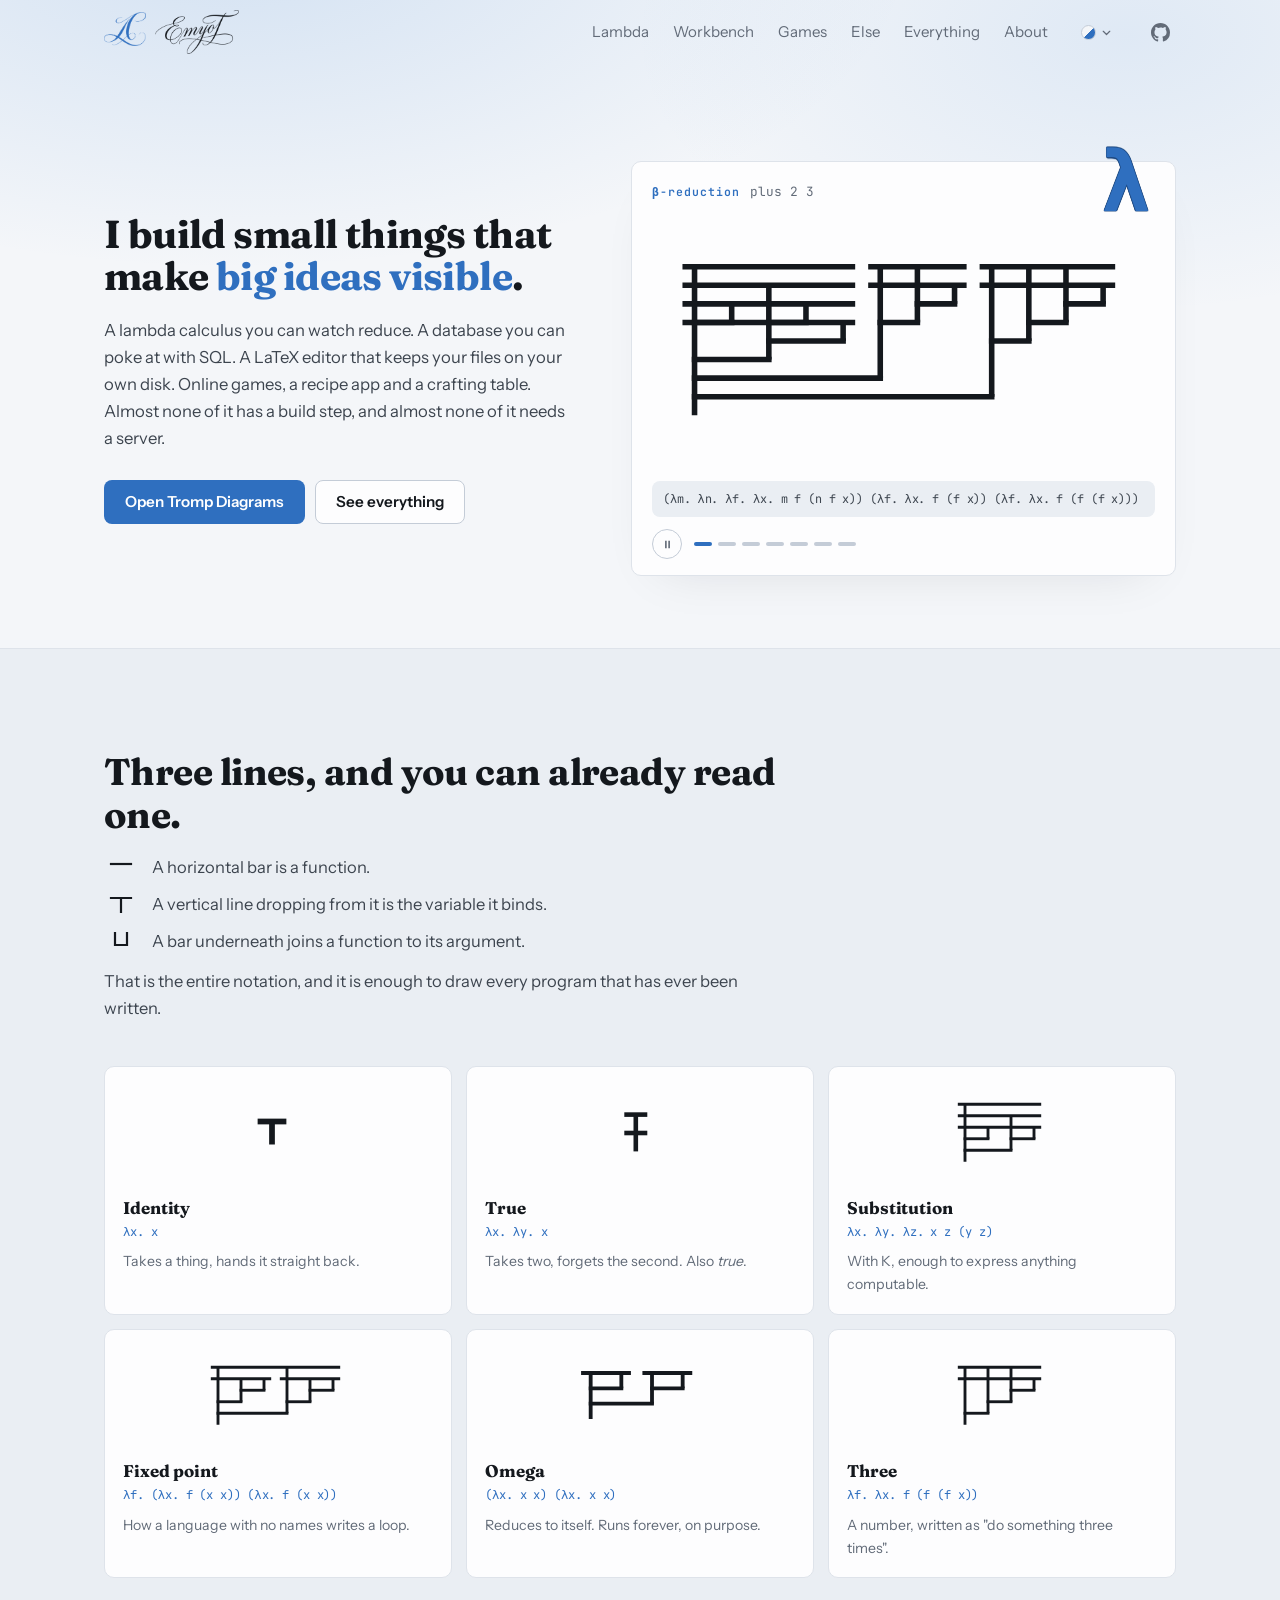
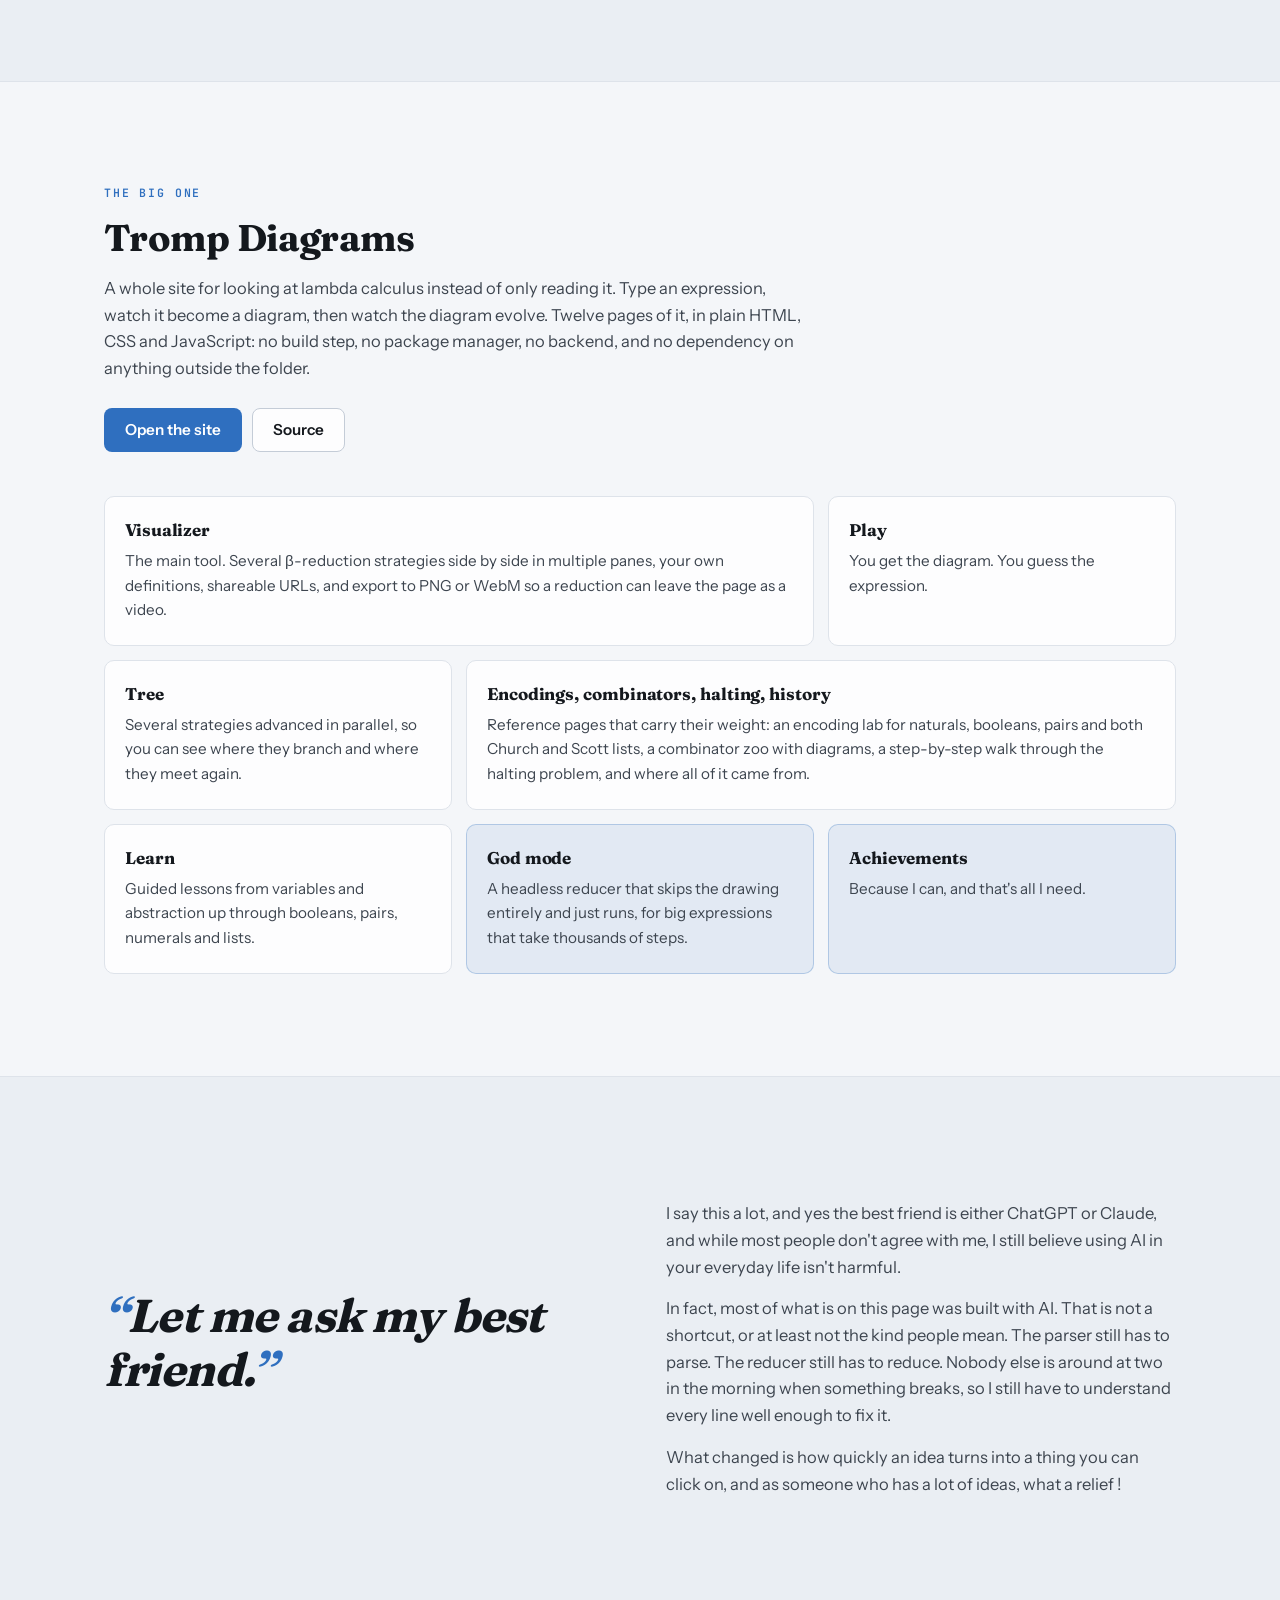
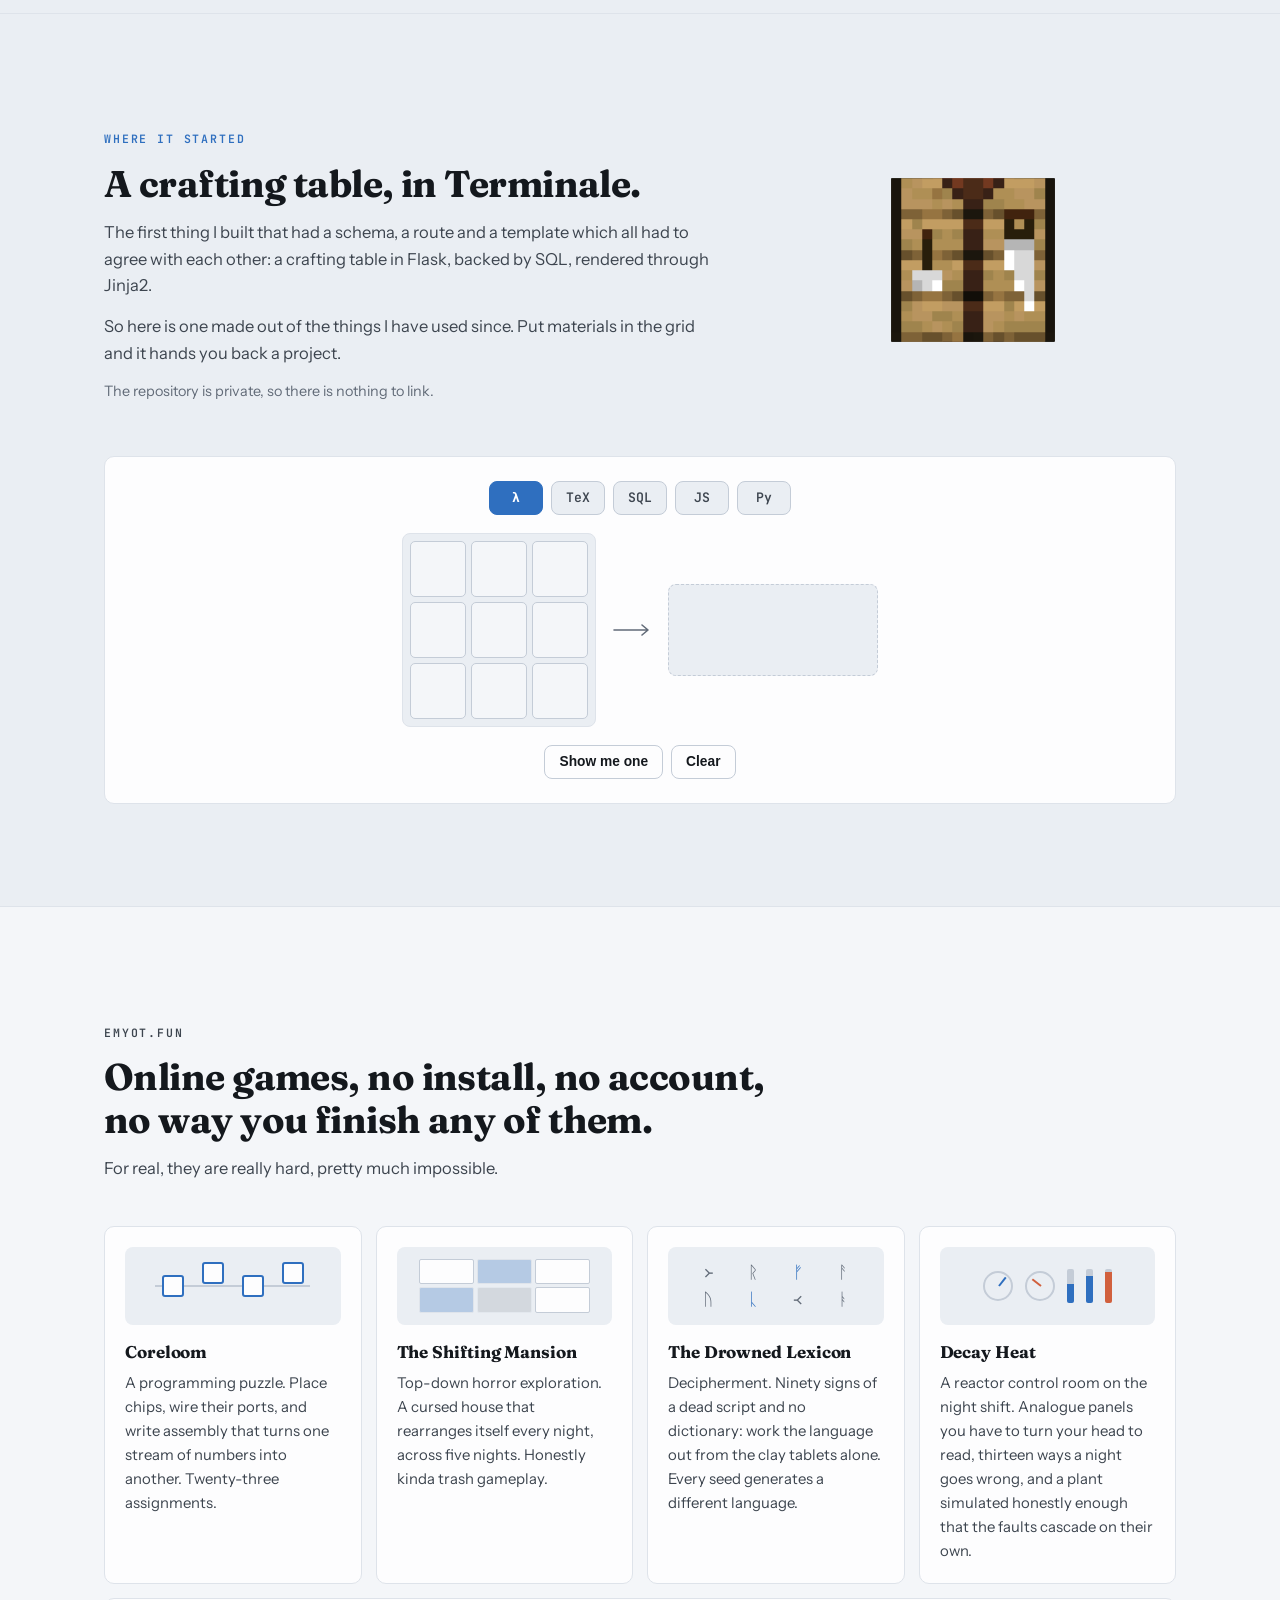
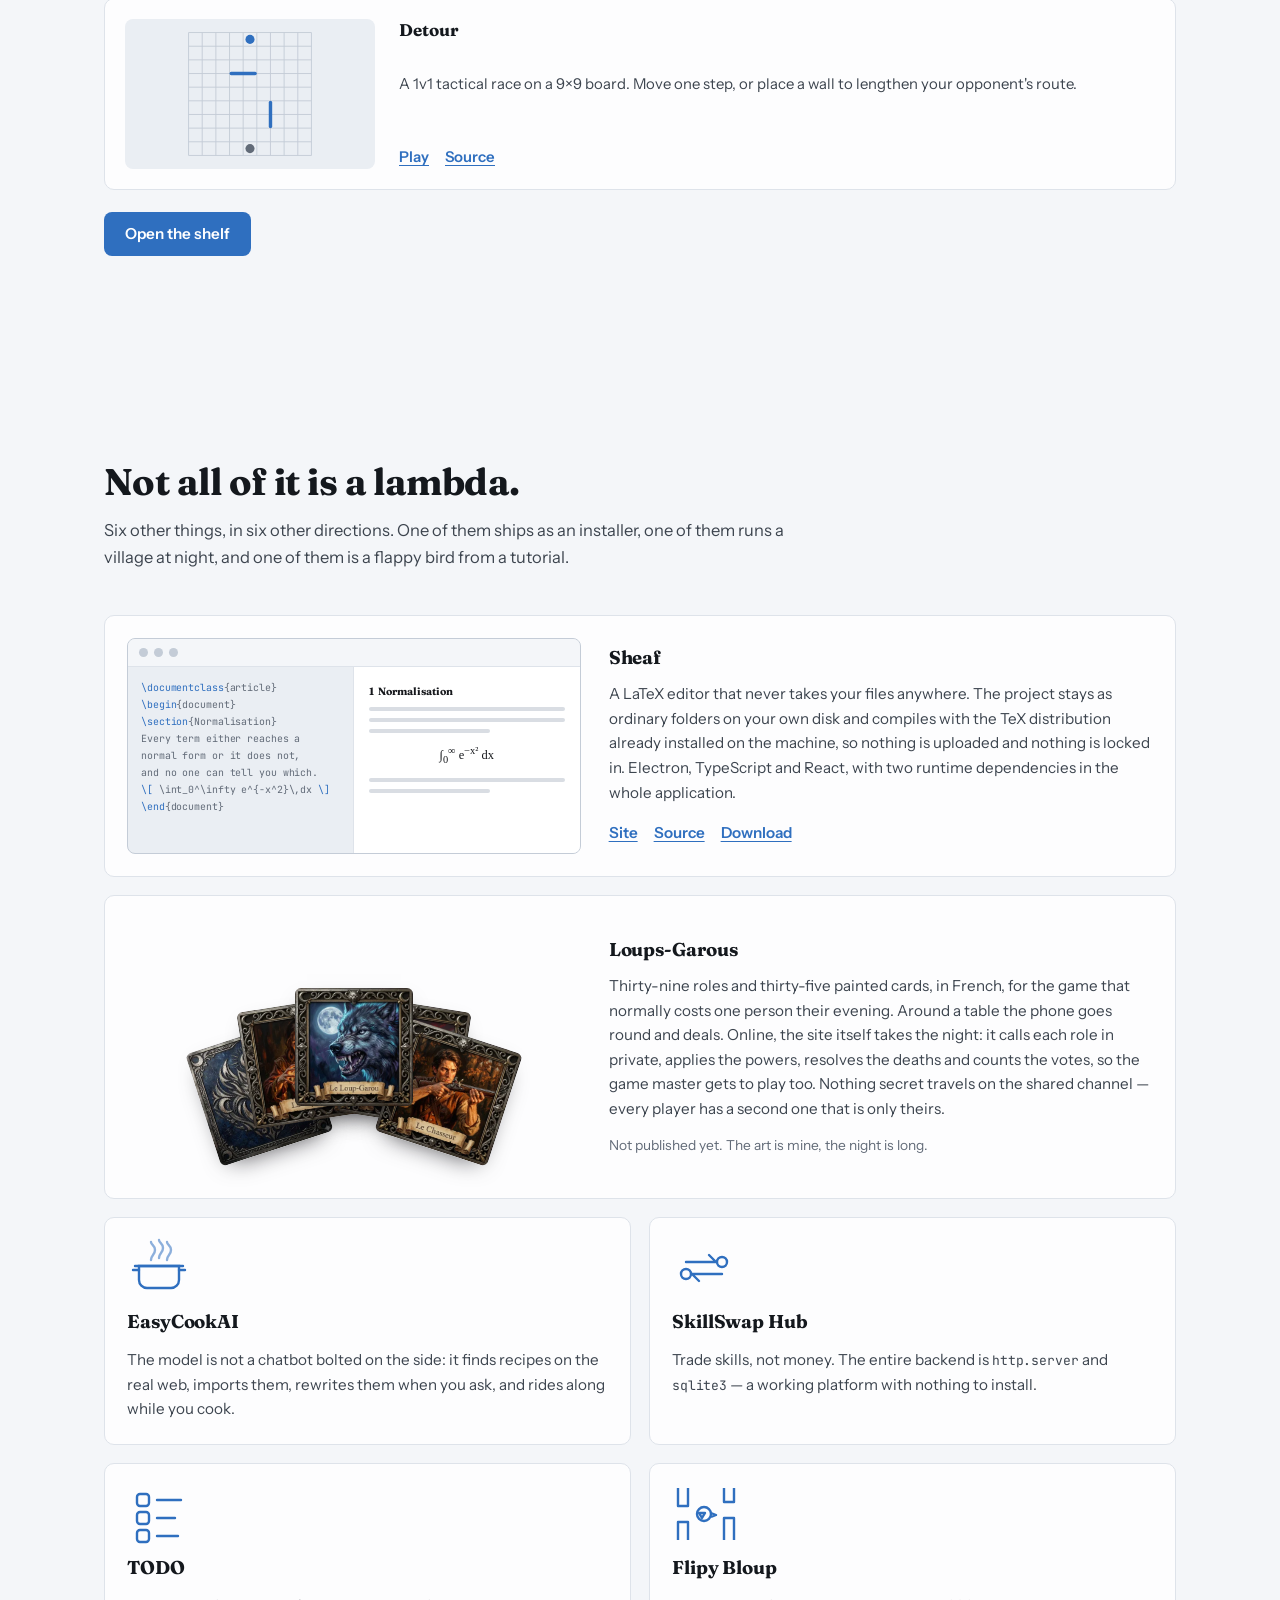
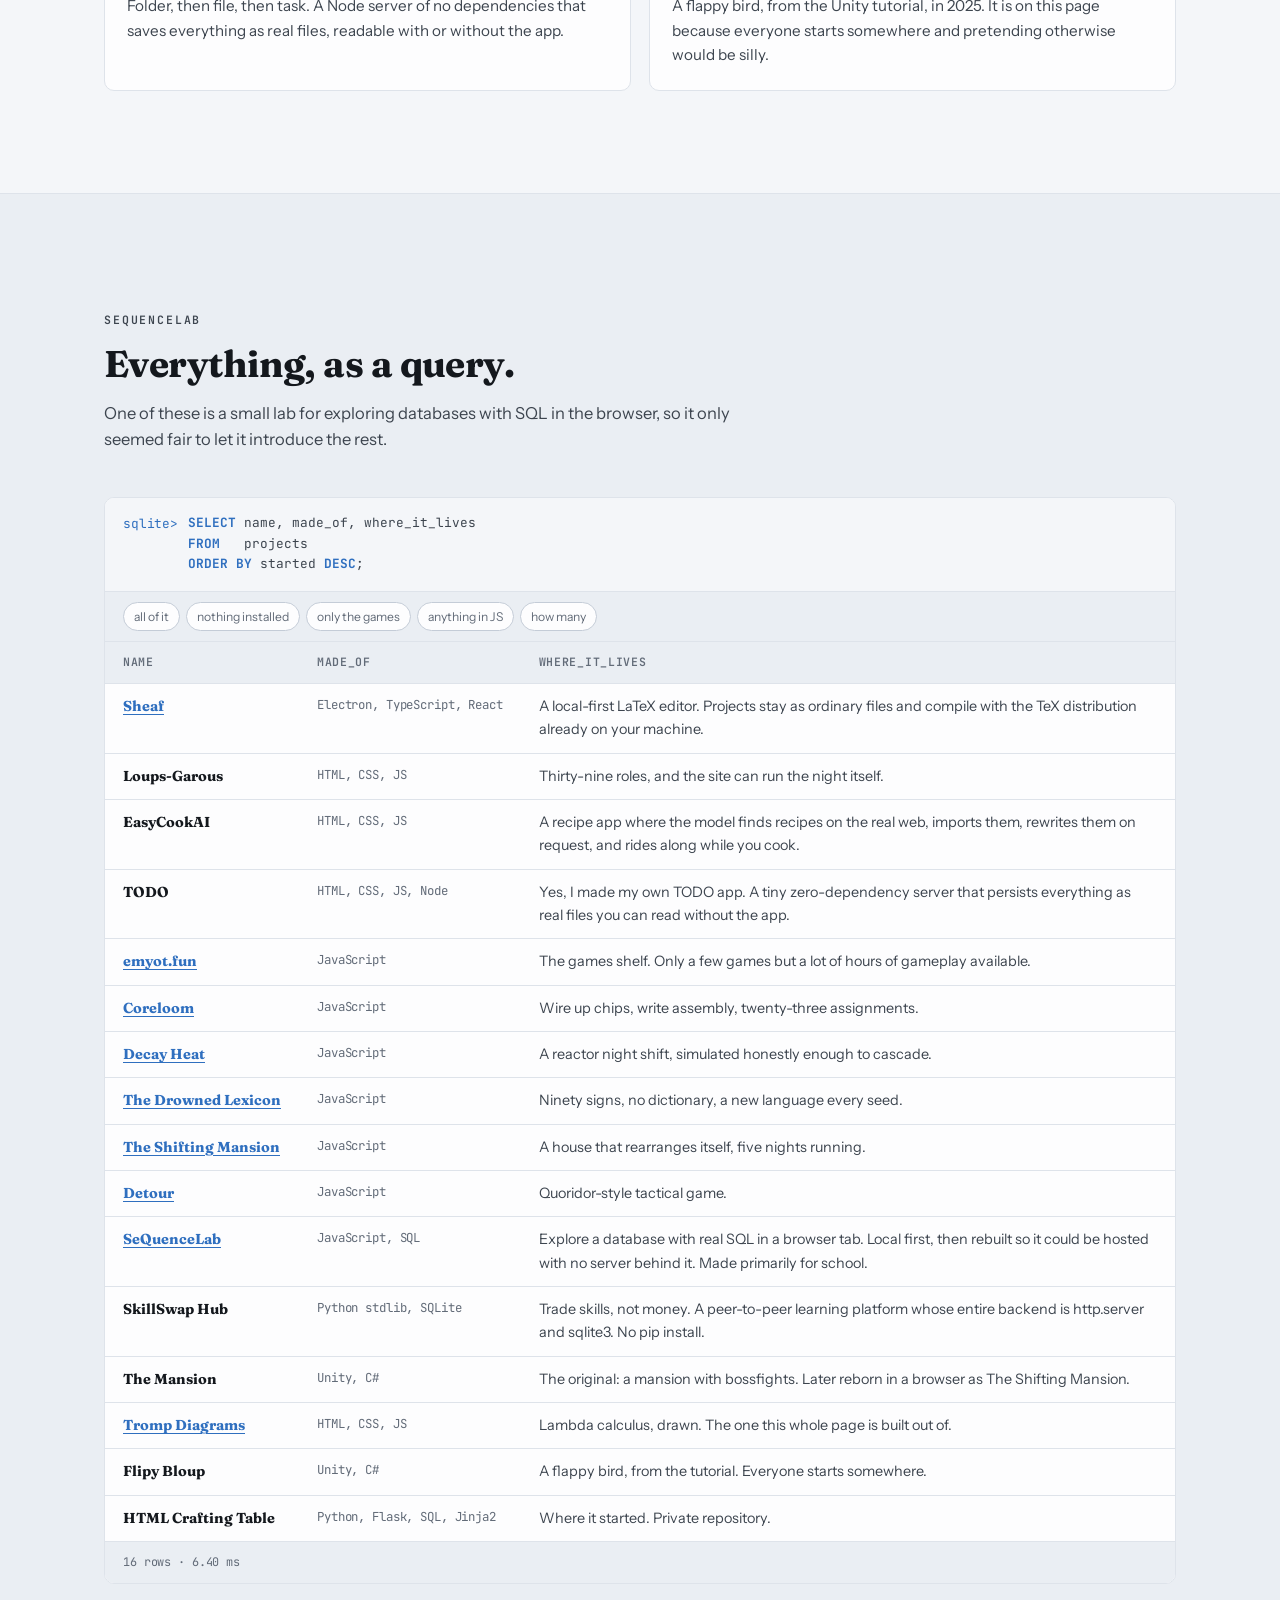
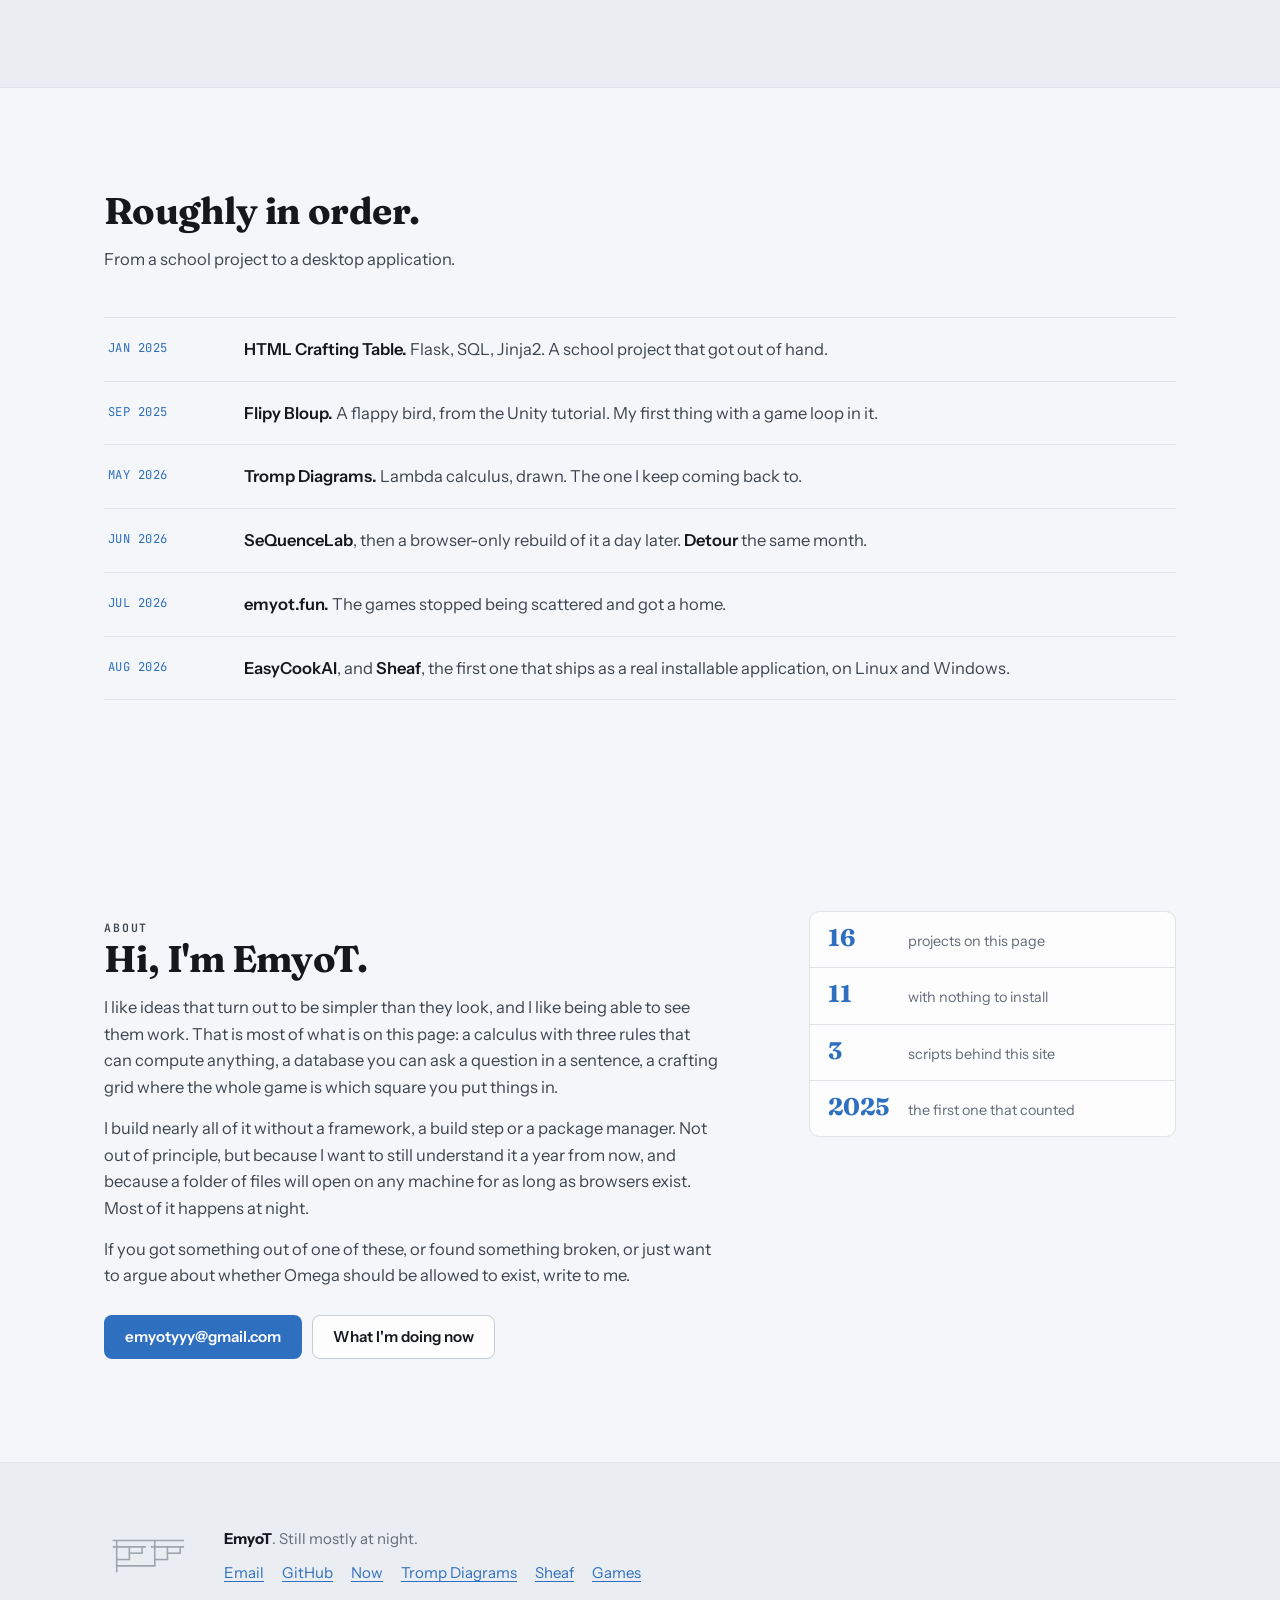
==== commit d98497c6: "Fixed email address" ====
--- a/index.html
+++ b/index.html
@@ -836,10 +836,10 @@
             </p>
 
             <div class="about__actions">
-              <a class="button button--primary" href="mailto:emyotpro@gmail.com">
-                emyotpro@gmail.com
+              <a class="button button--primary" href="mailto:emyotyyy@gmail.com">
+                emyotyyy@gmail.com
               </a>
-              <a class="button button--ghost" href="now.html">What I'm doing now</a>
+              <a class="button button--ghost" href="now/">What I'm doing now</a>
             </div>
           </div>
 
@@ -860,9 +860,9 @@
         <div class="footer__text">
           <p><strong>EmyoT</strong>. Still mostly at night.</p>
           <nav>
-            <a href="mailto:emyotpro@gmail.com">Email</a>
+            <a href="mailto:emyotyyy@gmail.com">Email</a>
             <a href="https://github.com/EmyoTyyy" rel="noopener">GitHub</a>
-            <a href="now.html">Now</a>
+            <a href="now/">Now</a>
             <a href="https://emyotyyy.github.io/tromp_diagrams/" rel="noopener">Tromp Diagrams</a>
             <a href="https://emyotyyy.github.io/sheaf/" rel="noopener">Sheaf</a>
             <a href="https://emyotyyy.github.io/emyot.fun/" rel="noopener">Games</a>
